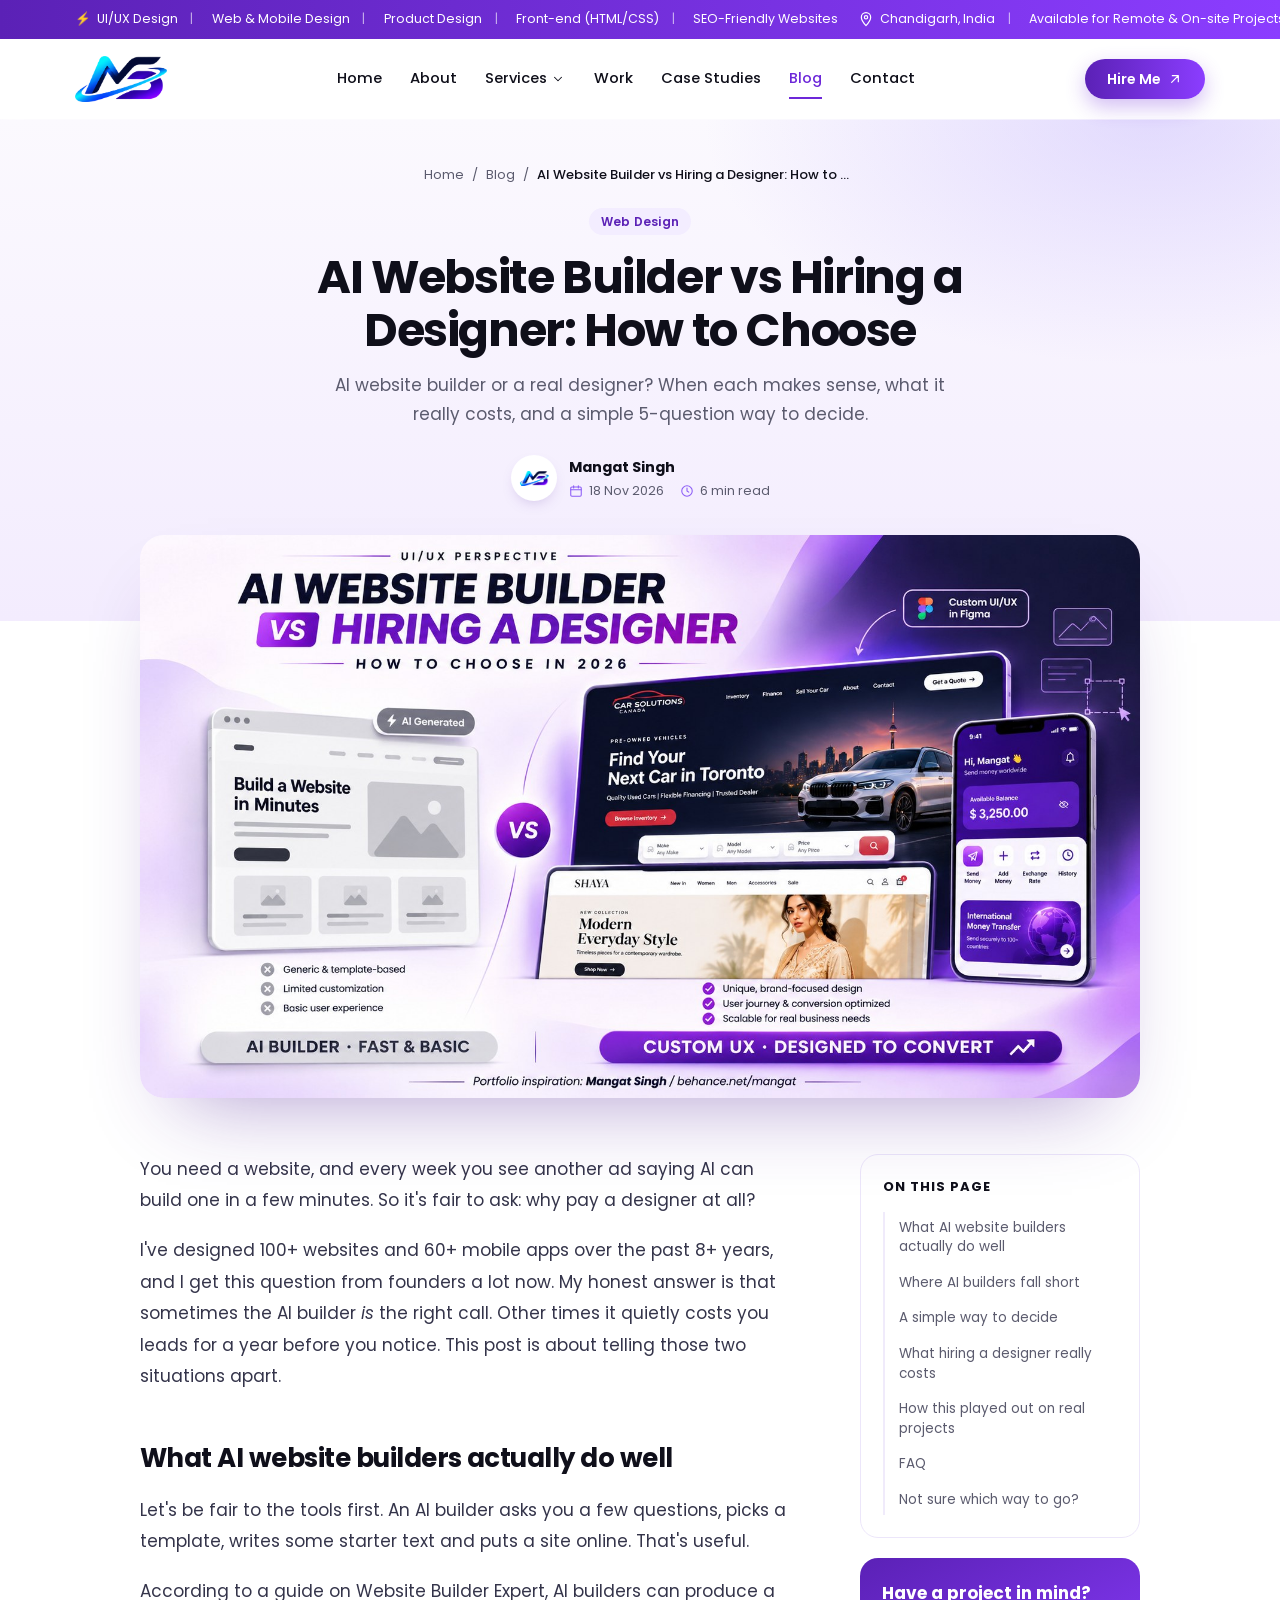
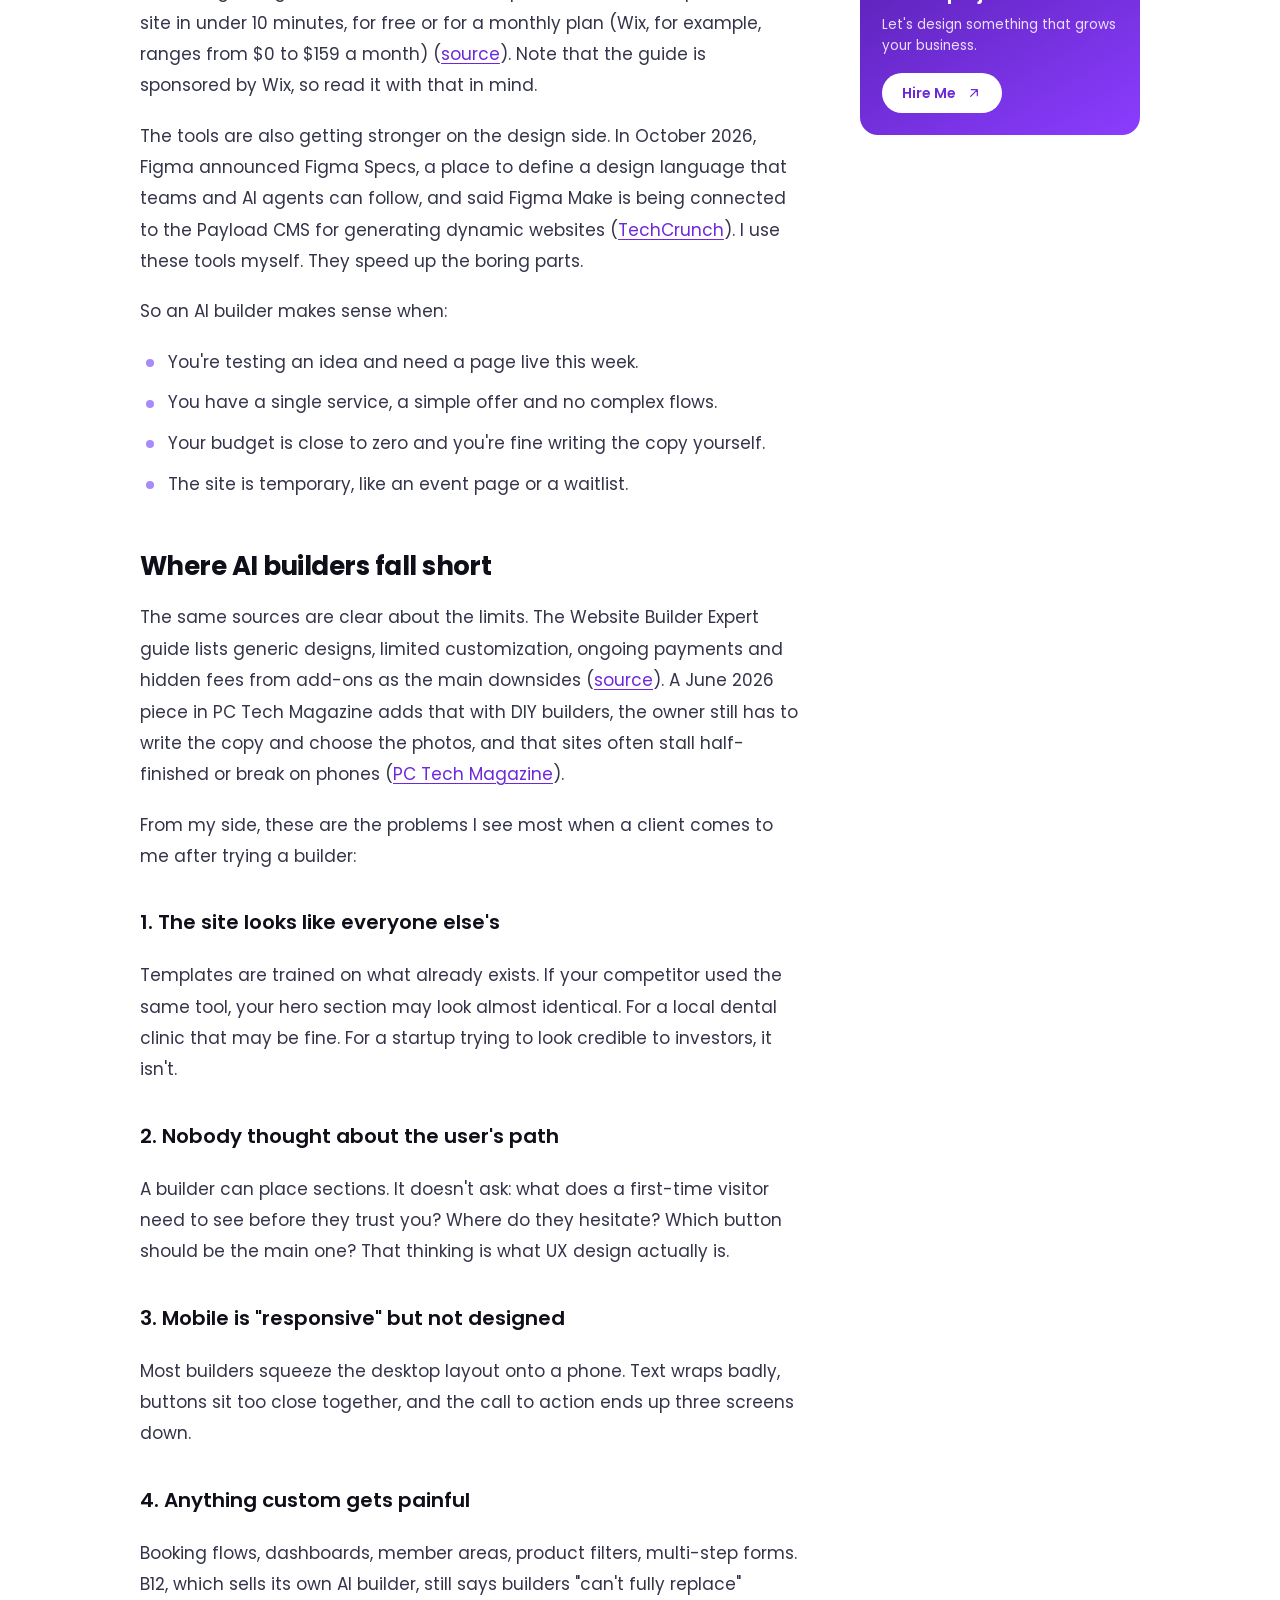
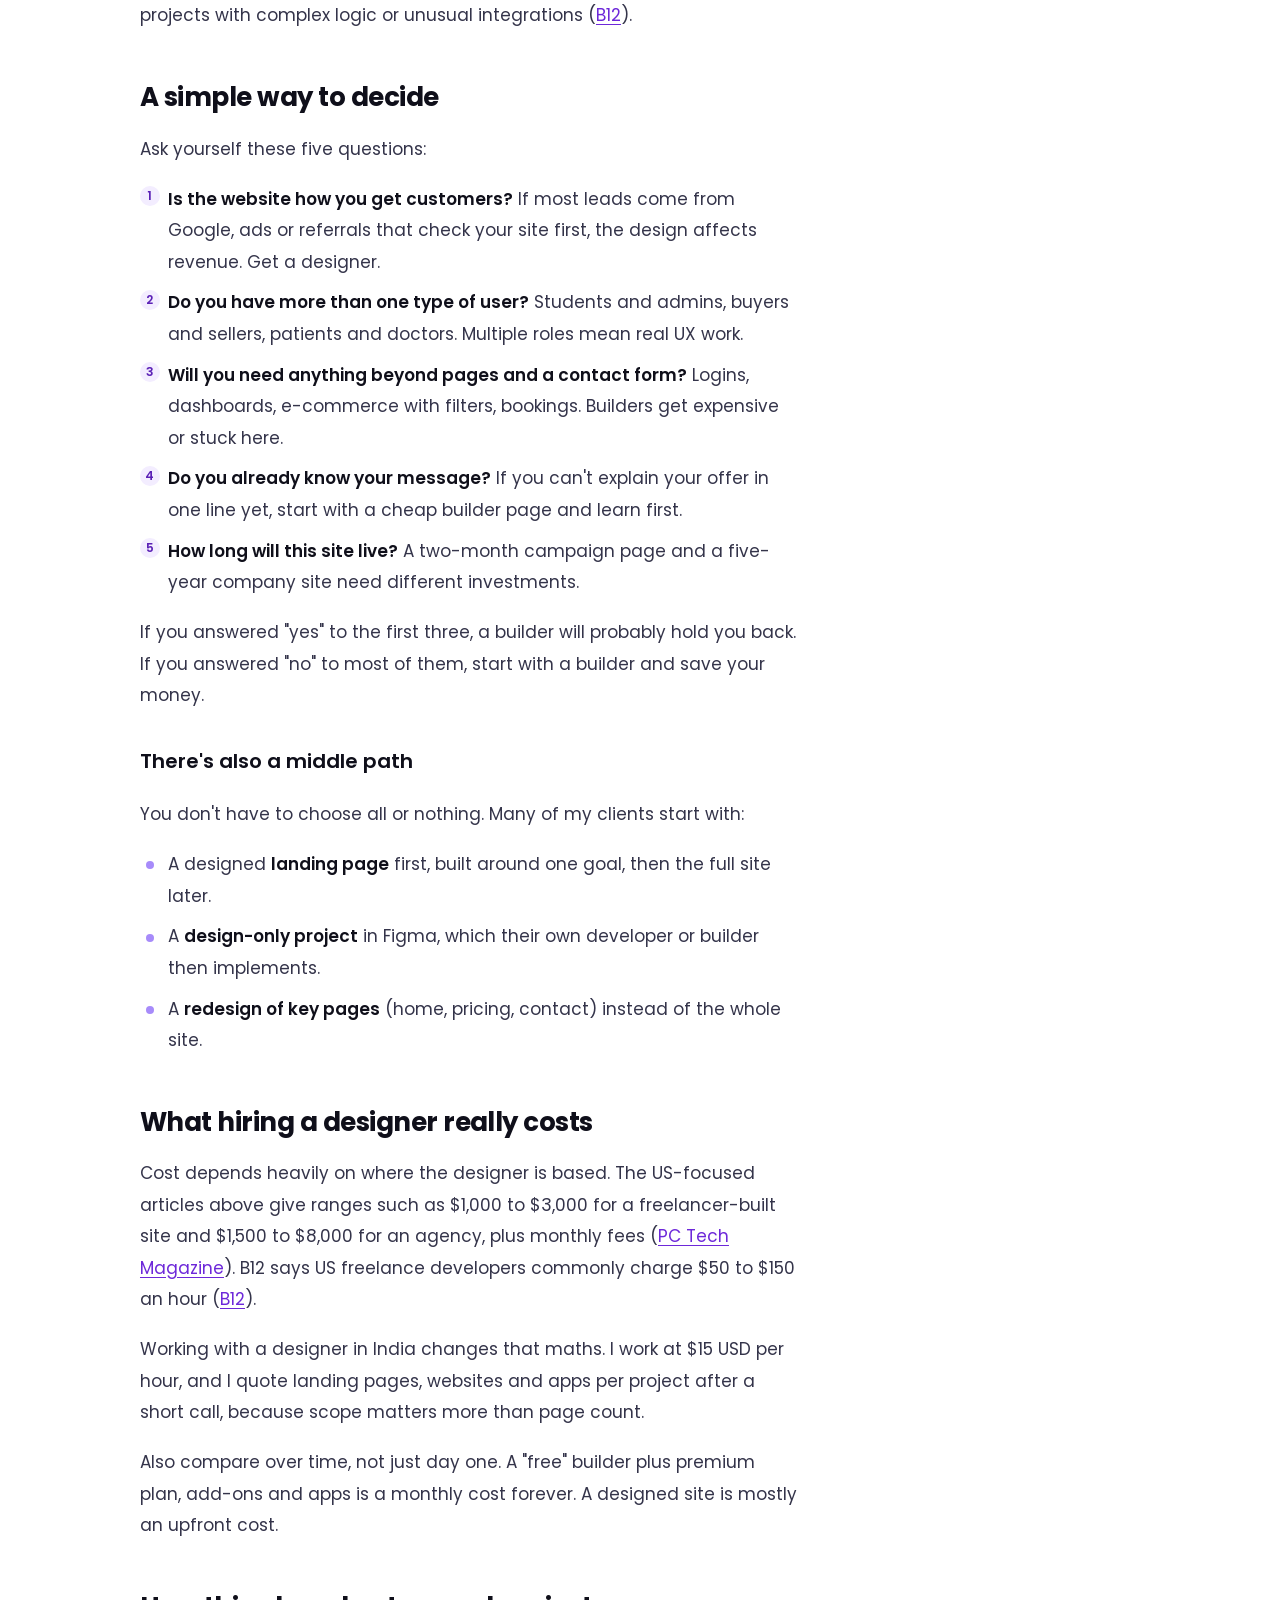
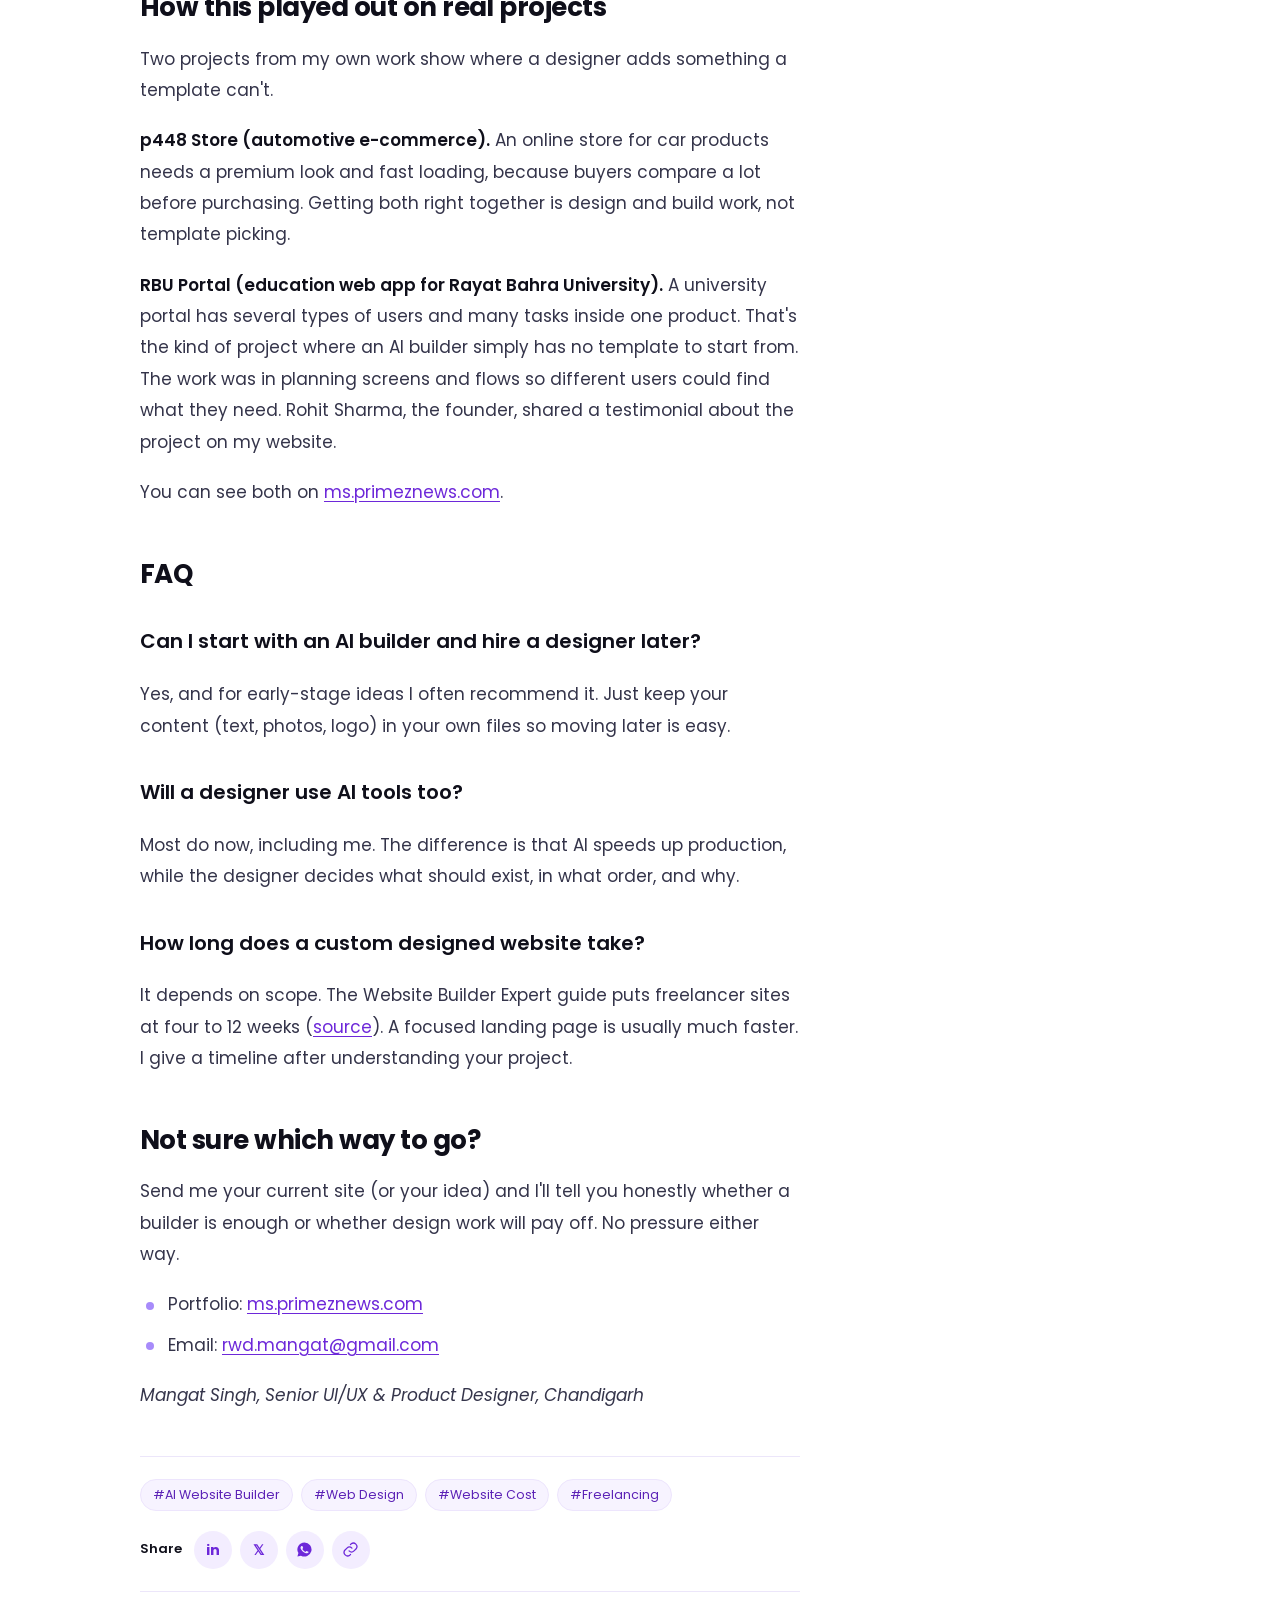
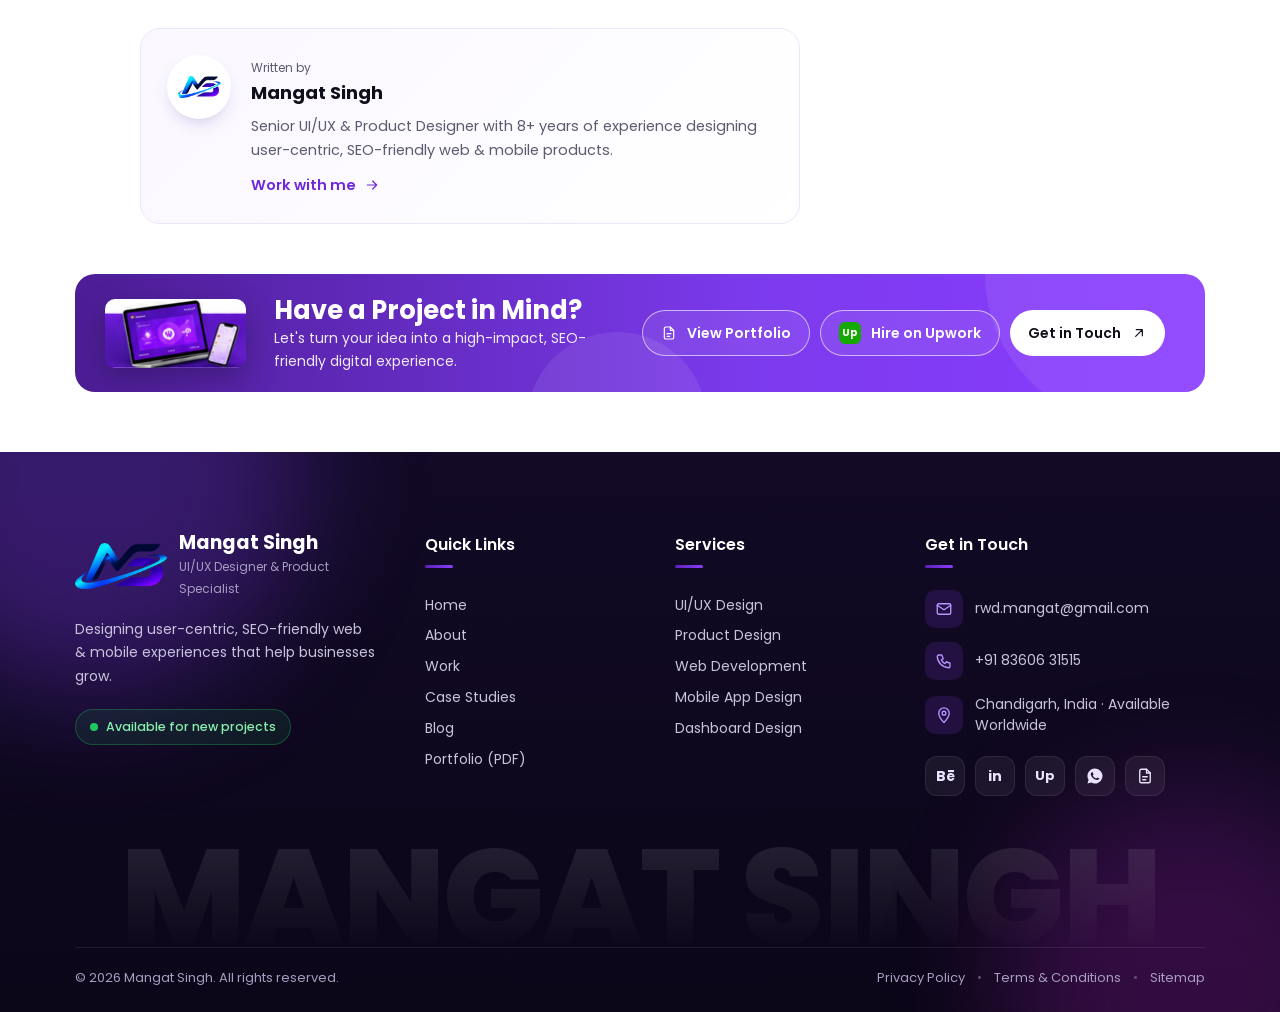
==== ai-website-builder-vs-designer.html @ e0aed640 "Add files via upload" ====
<!DOCTYPE html>
<html lang="en">
<head>
    <meta charset="UTF-8">
    <meta name="viewport" content="width=device-width, initial-scale=1.0">
    <title>AI Website Builder vs Hiring a Designer: How to Choose | Mangat Singh Blog</title>
    <meta name="description" content="AI website builder or a real designer? A working UI/UX designer explains when each makes sense, what it really costs, and how to decide in 2026.">
    <meta name="keywords" content="AI website builder vs designer, AI website builder for small business, hire a web designer cost, freelance web designer vs AI, custom website design, website redesign">
    <meta name="author" content="Mangat Singh">
    <link rel="canonical" href="https://ms.primeznews.com/ai-website-builder-vs-designer.html">
    <!-- Social share (LinkedIn, WhatsApp, Facebook, X) -->
    <meta property="og:type" content="article">
    <meta property="og:site_name" content="Mangat Singh">
    <meta property="og:title" content="AI Website Builder vs Hiring a Designer: How to Choose">
    <meta property="og:description" content="AI website builder or a real designer? A working UI/UX designer explains when each makes sense, what it really costs, and how to decide in 2026.">
    <meta property="og:url" content="https://ms.primeznews.com/ai-website-builder-vs-designer.html">
    <meta property="og:image" content="https://ms.primeznews.com/assets/images/blog/ai-website-builder-vs-designer-share.jpg">
    <meta property="og:image:width" content="1200">
    <meta property="og:image:height" content="675">
    <meta property="og:image:alt" content="AI website builder vs hiring a designer: a generic AI-generated template compared with custom UI/UX designs for web and mobile by Mangat Singh.">
    <meta property="article:published_time" content="2026-11-18">
    <meta property="article:author" content="Mangat Singh">
    <meta name="twitter:card" content="summary_large_image">
    <meta name="twitter:title" content="AI Website Builder vs Hiring a Designer: How to Choose">
    <meta name="twitter:description" content="AI website builder or a real designer? A working UI/UX designer explains when each makes sense, what it really costs, and how to decide in 2026.">
    <meta name="twitter:image" content="https://ms.primeznews.com/assets/images/blog/ai-website-builder-vs-designer-share.jpg">
    <script type="application/ld+json">
    {"@context": "https://schema.org", "@type": "BlogPosting", "headline": "AI Website Builder vs Hiring a Designer: How to Choose", "description": "AI website builder or a real designer? A working UI/UX designer explains when each makes sense, what it really costs, and how to decide in 2026.", "image": "https://ms.primeznews.com/assets/images/blog/ai-website-builder-vs-designer-share.jpg", "datePublished": "2026-11-18", "dateModified": "2026-11-18", "author": {"@type": "Person", "name": "Mangat Singh", "url": "https://ms.primeznews.com"}, "publisher": {"@type": "Person", "name": "Mangat Singh"}, "mainEntityOfPage": "https://ms.primeznews.com/ai-website-builder-vs-designer.html", "keywords": "AI website builder vs designer, AI website builder for small business, hire a web designer cost, freelance web designer vs AI, custom website design, website redesign"}
    </script>
    <link rel="icon" type="image/png" href="assets/images/favicon.png?v=26">
    <link rel="apple-touch-icon" href="assets/images/logo-icon.png">
    <link rel="preconnect" href="https://fonts.googleapis.com">
    <link rel="preconnect" href="https://fonts.gstatic.com" crossorigin>
    <link href="https://fonts.googleapis.com/css2?family=Poppins:wght@400;500;600;700;800&family=Mr+Dafoe&display=swap" rel="stylesheet">
    <link rel="stylesheet" href="assets/css/style.css?v=26">
    <link rel="stylesheet" href="assets/css/blog.css?v=4">
</head>
<body data-page="blog-detail" data-slug="ai-website-builder-vs-designer" id="top">
    <div class="read-progress"><span id="readProgress"></span></div>


    <!-- ===== Top Bar ===== -->
    <div class="topbar">
        <div class="container topbar-inner">
            <ul class="topbar-list">
                <li><span class="bolt">⚡</span> UI/UX Design</li>
                <li>Web &amp; Mobile Design</li>
                <li>Product Design</li>
                <li>Front-end (HTML/CSS)</li>
                <li>SEO-Friendly Websites</li>
            </ul>
            <ul class="topbar-list topbar-right">
                <li>
                    <svg viewBox="0 0 24 24" class="ico-sm"><path d="M12 22s7-7.2 7-12.5A7 7 0 0 0 5 9.5C5 14.8 12 22 12 22z"/><circle cx="12" cy="9.5" r="2.5"/></svg>
                    Chandigarh, India
                </li>
                <li>Available for Remote &amp; On-site Projects</li>
            </ul>
        </div>
    </div>

    <!-- ===== Header ===== -->
    <header class="header" id="header">
        <div class="container header-inner">
            <a href="index.html#home" class="brand" aria-label="Mangat Singh - Home">
                <img src="assets/images/logo-mark.png?v=26" alt="Mangat Singh" class="brand-img" width="570" height="285">
            </a>

            <nav class="nav" id="nav">
                <ul class="nav-links">
                    <li><a href="index.html#home">Home</a></li>
                    <li><a href="index.html#about">About</a></li>
                    <li class="has-dropdown">
                        <a href="index.html#services">Services
                            <svg viewBox="0 0 24 24" class="ico-xs"><path d="m6 9 6 6 6-6"/></svg>
                        </a>
                        <ul class="dropdown">
                            <li><a href="index.html#services">UI/UX Design</a></li>
                            <li><a href="index.html#services">Product Design</a></li>
                            <li><a href="index.html#services">Web Design &amp; Development</a></li>
                            <li><a href="index.html#services">Mobile App Design</a></li>
                        </ul>
                    </li>
                    <li><a href="index.html#work">Work</a></li>
                    <li><a href="index.html#case-studies">Case Studies</a></li>
                    <li><a href="blog.html" class="active">Blog</a></li>
                    <li><a href="index.html#contact">Contact</a></li>
                </ul>
                <a href="index.html#contact" class="btn btn-primary btn-sm nav-cta-mobile">Hire Me</a>
            </nav>

            <a href="index.html#contact" class="btn btn-primary btn-sm header-cta">
                Hire Me
                <svg viewBox="0 0 24 24" class="ico-sm"><path d="M7 17 17 7M8 7h9v9"/></svg>
            </a>

            <button class="menu-toggle" id="menuToggle" aria-label="Open menu">
                <span></span><span></span><span></span>
            </button>
        </div>
    </header>

    
    <main>
        <article class="b-post" id="postRoot">
            <!-- ===== Post header ===== -->
            <header class="b-post-head">
                <div class="container b-post-head-inner">
                    <nav class="b-crumbs" aria-label="Breadcrumb"><a href="index.html">Home</a><span>/</span><a href="blog.html">Blog</a><span>/</span><span id="postCrumb">AI Website Builder vs Hiring a Designer: How to Choose</span></nav>
                    <a href="blog.html?category=Web%20Design" class="b-cat b-cat-link" id="postCat">Web Design</a>
                    <h1 id="postTitle">AI Website Builder vs Hiring a Designer: How to Choose</h1>
                    <p class="b-post-excerpt" id="postExcerpt">AI website builder or a real designer? When each makes sense, what it really costs, and a simple 5-question way to decide.</p>
                    <div class="b-post-by">
                        <img src="assets/images/logo-mark.png" alt="" class="b-author-img">
                        <div><strong id="postAuthor">Mangat Singh</strong><div class="b-meta" id="postMeta"><span><svg viewBox="0 0 24 24"><rect x="3" y="5" width="18" height="16" rx="2"/><path d="M3 10h18M8 3v4M16 3v4"/></svg><time datetime="2026-11-18">18 Nov 2026</time></span><span><svg viewBox="0 0 24 24"><circle cx="12" cy="12" r="9"/><path d="M12 7v5l3 2"/></svg>6 min read</span></div></div>
                    </div>
                </div>
            </header>

            <div class="container">
                <div class="b-post-cover" id="postCover"><div class="b-cover"><img src="assets/images/blog/ai-website-builder-vs-designer.jpg" alt="AI website builder vs hiring a designer: a generic AI-generated template compared with custom UI/UX designs for web and mobile by Mangat Singh." width="1672" height="941" fetchpriority="high"></div></div>

                <div class="b-post-layout">
                    <!-- content -->
                    <div class="b-post-main">
                        <div class="b-prose" id="postBody">
                                        <p>You need a website, and every week you see another ad saying AI can build one in a few minutes. So it's fair to ask: why pay a designer at all?</p>
                                        <p>I've designed 100+ websites and 60+ mobile apps over the past 8+ years, and I get this question from founders a lot now. My honest answer is that sometimes the AI builder <em>is</em> the right call. Other times it quietly costs you leads for a year before you notice. This post is about telling those two situations apart.</p>
                                        <h2>What AI website builders actually do well</h2>
                                        <p>Let's be fair to the tools first. An AI builder asks you a few questions, picks a template, writes some starter text and puts a site online. That's useful.</p>
                                        <p>According to a guide on Website Builder Expert, AI builders can produce a site in under 10 minutes, for free or for a monthly plan (Wix, for example, ranges from $0 to $159 a month) (<a href="https://www.websitebuilderexpert.com/building-websites/ai-vs-freelancer/">source</a>). Note that the guide is sponsored by Wix, so read it with that in mind.</p>
                                        <p>The tools are also getting stronger on the design side. In October 2026, Figma announced Figma Specs, a place to define a design language that teams and AI agents can follow, and said Figma Make is being connected to the Payload CMS for generating dynamic websites (<a href="https://techcrunch.com/2026/10/14/figma-announces-new-features-to-define-how-agents-work-on-its-platform/">TechCrunch</a>). I use these tools myself. They speed up the boring parts.</p>
                                        <p>So an AI builder makes sense when:</p>
                                        <ul>
                                        <li>You're testing an idea and need a page live this week.</li>
                                        <li>You have a single service, a simple offer and no complex flows.</li>
                                        <li>Your budget is close to zero and you're fine writing the copy yourself.</li>
                                        <li>The site is temporary, like an event page or a waitlist.</li>
                                        </ul>
                                        <h2>Where AI builders fall short</h2>
                                        <p>The same sources are clear about the limits. The Website Builder Expert guide lists generic designs, limited customization, ongoing payments and hidden fees from add-ons as the main downsides (<a href="https://www.websitebuilderexpert.com/building-websites/ai-vs-freelancer/">source</a>). A June 2026 piece in PC Tech Magazine adds that with DIY builders, the owner still has to write the copy and choose the photos, and that sites often stall half-finished or break on phones (<a href="https://pctechmag.com/2026/06/website-builder-vs-web-designer-in-the-ai-search-era/">PC Tech Magazine</a>).</p>
                                        <p>From my side, these are the problems I see most when a client comes to me after trying a builder:</p>
                                        <h3>1. The site looks like everyone else's</h3>
                                        <p>Templates are trained on what already exists. If your competitor used the same tool, your hero section may look almost identical. For a local dental clinic that may be fine. For a startup trying to look credible to investors, it isn't.</p>
                                        <h3>2. Nobody thought about the user's path</h3>
                                        <p>A builder can place sections. It doesn't ask: what does a first-time visitor need to see before they trust you? Where do they hesitate? Which button should be the main one? That thinking is what UX design actually is.</p>
                                        <h3>3. Mobile is "responsive" but not designed</h3>
                                        <p>Most builders squeeze the desktop layout onto a phone. Text wraps badly, buttons sit too close together, and the call to action ends up three screens down.</p>
                                        <h3>4. Anything custom gets painful</h3>
                                        <p>Booking flows, dashboards, member areas, product filters, multi-step forms. B12, which sells its own AI builder, still says builders "can't fully replace" projects with complex logic or unusual integrations (<a href="https://www.b12.io/resource-center/small-business-basics/ai-website-builders-vs-hiring-a-developer-which-costs-more/">B12</a>).</p>
                                        <h2>A simple way to decide</h2>
                                        <p>Ask yourself these five questions:</p>
                                        <ol>
                                        <li><strong>Is the website how you get customers?</strong> If most leads come from Google, ads or referrals that check your site first, the design affects revenue. Get a designer.</li>
                                        <li><strong>Do you have more than one type of user?</strong> Students and admins, buyers and sellers, patients and doctors. Multiple roles mean real UX work.</li>
                                        <li><strong>Will you need anything beyond pages and a contact form?</strong> Logins, dashboards, e-commerce with filters, bookings. Builders get expensive or stuck here.</li>
                                        <li><strong>Do you already know your message?</strong> If you can't explain your offer in one line yet, start with a cheap builder page and learn first.</li>
                                        <li><strong>How long will this site live?</strong> A two-month campaign page and a five-year company site need different investments.</li>
                                        </ol>
                                        <p>If you answered "yes" to the first three, a builder will probably hold you back. If you answered "no" to most of them, start with a builder and save your money.</p>
                                        <h3>There's also a middle path</h3>
                                        <p>You don't have to choose all or nothing. Many of my clients start with:</p>
                                        <ul>
                                        <li>A designed <strong>landing page</strong> first, built around one goal, then the full site later.</li>
                                        <li>A <strong>design-only project</strong> in Figma, which their own developer or builder then implements.</li>
                                        <li>A <strong>redesign of key pages</strong> (home, pricing, contact) instead of the whole site.</li>
                                        </ul>
                                        <h2>What hiring a designer really costs</h2>
                                        <p>Cost depends heavily on where the designer is based. The US-focused articles above give ranges such as $1,000 to $3,000 for a freelancer-built site and $1,500 to $8,000 for an agency, plus monthly fees (<a href="https://pctechmag.com/2026/06/website-builder-vs-web-designer-in-the-ai-search-era/">PC Tech Magazine</a>). B12 says US freelance developers commonly charge $50 to $150 an hour (<a href="https://www.b12.io/resource-center/small-business-basics/ai-website-builders-vs-hiring-a-developer-which-costs-more/">B12</a>).</p>
                                        <p>Working with a designer in India changes that maths. I work at $15 USD per hour, and I quote landing pages, websites and apps per project after a short call, because scope matters more than page count.</p>
                                        <p>Also compare over time, not just day one. A "free" builder plus premium plan, add-ons and apps is a monthly cost forever. A designed site is mostly an upfront cost.</p>
                                        <h2>How this played out on real projects</h2>
                                        <p>Two projects from my own work show where a designer adds something a template can't.</p>
                                        <p><strong>p448 Store (automotive e-commerce).</strong> An online store for car products needs a premium look and fast loading, because buyers compare a lot before purchasing. Getting both right together is design and build work, not template picking.</p>
                                        <p><strong>RBU Portal (education web app for Rayat Bahra University).</strong> A university portal has several types of users and many tasks inside one product. That's the kind of project where an AI builder simply has no template to start from. The work was in planning screens and flows so different users could find what they need. Rohit Sharma, the founder, shared a testimonial about the project on my website.</p>
                                        <p>You can see both on <a href="https://ms.primeznews.com">ms.primeznews.com</a>.</p>
                                        <h2>FAQ</h2>
                                        <h3>Can I start with an AI builder and hire a designer later?</h3>
                                        <p>Yes, and for early-stage ideas I often recommend it. Just keep your content (text, photos, logo) in your own files so moving later is easy.</p>
                                        <h3>Will a designer use AI tools too?</h3>
                                        <p>Most do now, including me. The difference is that AI speeds up production, while the designer decides what should exist, in what order, and why.</p>
                                        <h3>How long does a custom designed website take?</h3>
                                        <p>It depends on scope. The Website Builder Expert guide puts freelancer sites at four to 12 weeks (<a href="https://www.websitebuilderexpert.com/building-websites/ai-vs-freelancer/">source</a>). A focused landing page is usually much faster. I give a timeline after understanding your project.</p>
                                        <h2>Not sure which way to go?</h2>
                                        <p>Send me your current site (or your idea) and I'll tell you honestly whether a builder is enough or whether design work will pay off. No pressure either way.</p>
                                        <ul>
                                        <li>Portfolio: <a href="https://ms.primeznews.com">ms.primeznews.com</a></li>
                                        <li>Email: <a href="mailto:rwd.mangat@gmail.com">rwd.mangat@gmail.com</a></li>
                                        </ul>
                                        <p><em>Mangat Singh, Senior UI/UX &amp; Product Designer, Chandigarh</em></p>

                        </div>

                        <div class="b-post-foot">
                            <div class="b-tags" id="postTags"><span>#AI Website Builder</span><span>#Web Design</span><span>#Website Cost</span><span>#Freelancing</span></div>
                            <div class="b-share">
                                <span>Share</span>
                                <a id="shareLinkedIn" href="#" target="_blank" rel="noopener" aria-label="Share on LinkedIn" class="b-share-btn"><b>in</b></a>
                                <a id="shareX" href="#" target="_blank" rel="noopener" aria-label="Share on X" class="b-share-btn"><b>𝕏</b></a>
                                <a id="shareWhatsApp" href="#" target="_blank" rel="noopener" aria-label="Share on WhatsApp" class="b-share-btn"><svg viewBox="0 0 24 24" class="fill"><path d="M12 2a10 10 0 0 0-8.6 15.1L2 22l5-1.3A10 10 0 1 0 12 2zm5.3 14.1c-.2.6-1.3 1.2-1.8 1.2-.5.1-1 .2-3.3-.7-2.8-1.1-4.5-3.9-4.7-4.1-.1-.2-1.1-1.5-1.1-2.9s.7-2 1-2.3c.2-.3.5-.3.7-.3h.5c.2 0 .4 0 .6.5l.8 2c.1.2.1.3 0 .5l-.4.6-.4.4c-.1.1-.3.3-.1.6.2.3.8 1.3 1.7 2.1 1.2 1 2.1 1.4 2.4 1.5.3.2.5.1.6 0l.9-1c.2-.3.4-.2.6-.1l1.9.9c.3.1.5.2.5.3.1.2.1.7-.1 1.3z"/></svg></a>
                                <button id="shareCopy" class="b-share-btn" aria-label="Copy link"><svg viewBox="0 0 24 24"><path d="M10 14a5 5 0 0 0 7 0l3-3a5 5 0 0 0-7-7l-1 1"/><path d="M14 10a5 5 0 0 0-7 0l-3 3a5 5 0 0 0 7 7l1-1"/></svg><em>Copied!</em></button>
                            </div>
                        </div>

                        <div class="b-author-box">
                            <img src="assets/images/logo-mark.png" alt="">
                            <div>
                                <small>Written by</small>
                                <strong>Mangat Singh</strong>
                                <p>Senior UI/UX &amp; Product Designer with 8+ years of experience designing user-centric, SEO-friendly web &amp; mobile products.</p>
                                <a href="index.html#contact" class="wm-link">Work with me <svg viewBox="0 0 24 24" class="ico-sm"><path d="M5 12h14M13 6l6 6-6 6"/></svg></a>
                            </div>
                        </div>

                        <nav class="b-prevnext" id="postPrevNext" aria-label="More articles"></nav>
                    </div>

                    <!-- sidebar -->
                    <aside class="b-post-side">
                        <div class="b-side-card" id="postTocWrap">
                            <h4>On this page</h4>
                            <ol class="b-toc" id="postToc"></ol>
                        </div>
                        <div class="b-side-card b-side-cta">
                            <h4>Have a project in mind?</h4>
                            <p>Let's design something that grows your business.</p>
                            <a href="index.html#contact" class="btn btn-primary btn-sm">Hire Me <svg viewBox="0 0 24 24" class="ico-sm"><path d="M7 17 17 7M8 7h9v9"/></svg></a>
                        </div>
                    </aside>
                </div>
            </div>

            <!-- related -->
            <section class="b-related" id="postRelated">
                <div class="container">
                    <div class="b-related-head">
                        <h2 class="it2-title">More <span class="text-gradient">Articles</span></h2>
                        <a href="blog.html" class="wm-link">View all <svg viewBox="0 0 24 24" class="ico-sm"><path d="M5 12h14M13 6l6 6-6 6"/></svg></a>
                    </div>
                    <div class="b-grid" id="relatedGrid"></div>
                </div>
            </section>
        </article>


        <!-- ===== CTA ===== -->
        <section class="cta-wrap" id="contact">
            <div class="container">
                <div class="cta">
                    <img src="assets/images/cta-device.jpg" alt="" class="cta-img" aria-hidden="true">
                    <div class="cta-text">
                        <h2>Have a Project in Mind?</h2>
                        <p>Let's turn your idea into a high-impact, SEO-friendly digital experience.</p>
                    </div>
                    <div class="cta-actions">
                        <a href="assets/docs/Mangat-Singh-UI-UX-Portfolio.pdf" class="btn btn-ghost-white" target="_blank" rel="noopener">
                            <svg viewBox="0 0 24 24" class="ico-sm"><path d="M14 3H7a2 2 0 0 0-2 2v14a2 2 0 0 0 2 2h10a2 2 0 0 0 2-2V8z"/><path d="M14 3v5h5M9 13h6M9 17h4"/></svg>
                            View Portfolio
                        </a>
                        <a href="https://www.upwork.com/freelancers/~0131b9f00ed8ef86f9" target="_blank" rel="noopener" class="btn btn-ghost-white">
                            <span class="up-badge">Up</span>
                            Hire on Upwork
                        </a>
                        <a href="mailto:rwd.mangat@gmail.com?subject=Project%20enquiry" class="btn btn-white">
                            Get in Touch
                            <svg viewBox="0 0 24 24" class="ico-sm"><path d="M7 17 17 7M8 7h9v9"/></svg>
                        </a>
                    </div>
                </div>
            </div>
        </section>
        </main>


    <!-- ===== Footer ===== -->
    <footer class="footer">
        <div class="footer-glow footer-glow-1"></div>
        <div class="footer-glow footer-glow-2"></div>

        <div class="container">
            <div class="footer-grid">
                <!-- Brand -->
                <div class="footer-about">
                    <a href="index.html#home" class="footer-logo" aria-label="Mangat Singh - Home">
                        <img src="assets/images/logo-mark.png?v=26" alt="Mangat Singh" class="brand-img" width="570" height="285">
                        <span>
                            <strong>Mangat Singh</strong>
                            <small>UI/UX Designer &amp; Product Specialist</small>
                        </span>
                    </a>
                    <p>Designing user-centric, SEO-friendly web &amp; mobile experiences that help businesses grow.</p>
                    <span class="status-pill"><span class="dot"></span> Available for new projects</span>
                </div>

                <!-- Links -->
                <div class="footer-col">
                    <h4>Quick Links</h4>
                    <a href="index.html#home">Home</a>
                    <a href="index.html#about">About</a>
                    <a href="index.html#work">Work</a>
                    <a href="index.html#case-studies">Case Studies</a>
                    <a href="blog.html">Blog</a>
                    <a href="assets/docs/Mangat-Singh-UI-UX-Portfolio.pdf" target="_blank" rel="noopener">Portfolio (PDF)</a>
                </div>
                <div class="footer-col">
                    <h4>Services</h4>
                    <a href="index.html#services">UI/UX Design</a>
                    <a href="index.html#services">Product Design</a>
                    <a href="index.html#services">Web Development</a>
                    <a href="index.html#services">Mobile App Design</a>
                    <a href="index.html#services">Dashboard Design</a>
                </div>

                <!-- Contact -->
                <div class="footer-col footer-contact">
                    <h4>Get in Touch</h4>
                    <a href="mailto:rwd.mangat@gmail.com" class="contact-line">
                        <span class="c-ico"><svg viewBox="0 0 24 24"><rect x="3" y="5" width="18" height="14" rx="2"/><path d="m3 7 9 6 9-6"/></svg></span>
                        rwd.mangat@gmail.com
                    </a>
                    <a href="https://wa.me/918360631515" target="_blank" rel="noopener" class="contact-line">
                        <span class="c-ico"><svg viewBox="0 0 24 24"><path d="M5 4h4l2 5-2.5 1.5a11 11 0 0 0 5 5L15 13l5 2v4a2 2 0 0 1-2 2A16 16 0 0 1 3 6a2 2 0 0 1 2-2"/></svg></span>
                        +91 83606 31515
                    </a>
                    <div class="contact-line">
                        <span class="c-ico"><svg viewBox="0 0 24 24"><path d="M12 22s7-7.2 7-12.5A7 7 0 0 0 5 9.5C5 14.8 12 22 12 22z"/><circle cx="12" cy="9.5" r="2.5"/></svg></span>
                        Chandigarh, India &middot; Available Worldwide
                    </div>
                    <div class="socials">
                        <a href="https://www.behance.net/mangat" target="_blank" rel="noopener" aria-label="Behance" class="social">Bē</a>
                        <a href="https://www.linkedin.com/in/rwdesigner1/" target="_blank" rel="noopener" aria-label="LinkedIn" class="social">in</a>
                        <a href="https://www.upwork.com/freelancers/~0131b9f00ed8ef86f9" target="_blank" rel="noopener" aria-label="Upwork" class="social social-up">Up</a>
                        <a href="https://wa.me/918360631515" target="_blank" rel="noopener" aria-label="WhatsApp" class="social"><svg viewBox="0 0 24 24" class="fill"><path d="M12 2a10 10 0 0 0-8.6 15.1L2 22l5-1.3A10 10 0 1 0 12 2zm5.3 14.1c-.2.6-1.3 1.2-1.8 1.2-.5.1-1 .2-3.3-.7-2.8-1.1-4.5-3.9-4.7-4.1-.1-.2-1.1-1.5-1.1-2.9s.7-2 1-2.3c.2-.3.5-.3.7-.3h.5c.2 0 .4 0 .6.5l.8 2c.1.2.1.3 0 .5l-.4.6-.4.4c-.1.1-.3.3-.1.6.2.3.8 1.3 1.7 2.1 1.2 1 2.1 1.4 2.4 1.5.3.2.5.1.6 0l.9-1c.2-.3.4-.2.6-.1l1.9.9c.3.1.5.2.5.3.1.2.1.7-.1 1.3z"/></svg></a>
                        <a href="assets/docs/Mangat-Singh-UI-UX-Portfolio.pdf" target="_blank" rel="noopener" aria-label="View portfolio PDF" class="social"><svg viewBox="0 0 24 24"><path d="M14 3H7a2 2 0 0 0-2 2v14a2 2 0 0 0 2 2h10a2 2 0 0 0 2-2V8z"/><path d="M14 3v5h5M9 13h6M9 17h4"/></svg></a>
                    </div>
                </div>
            </div>

            <div class="footer-watermark" aria-hidden="true">MANGAT SINGH</div>

            <div class="footer-bottom">
                <p>&copy; <span id="year"></span> Mangat Singh. All rights reserved.</p>
                <ul>
                    <li><a href="#">Privacy Policy</a></li>
                    <li><a href="#">Terms &amp; Conditions</a></li>
                    <li><a href="#">Sitemap</a></li>
                </ul>
            </div>
        </div>

        <a href="#top" class="back-top" id="backTop" aria-label="Back to top">
            <svg viewBox="0 0 24 24"><path d="M12 19V5M5 12l7-7 7 7"/></svg>
        </a>
    </footer>

        <script src="assets/js/script.js?v=26"></script>
    <script src="assets/js/blog-data.js?v=4"></script>
    <script src="assets/js/blog.js?v=5"></script>
</body>
</html>
---- assets/css/style.css ----
/* =========================================================
   Mangat Singh — Portfolio
   ========================================================= */

/* ===== Variables ===== */
:root {
    --primary: #6d28d9;
    --primary-2: #8b3dff;
    --primary-dark: #4c1d95;
    --primary-light: #f3ecff;
    --grad: linear-gradient(90deg, #5b21b6 0%, #8b3dff 100%);
    --dark: #0f0f1a;
    --text: #2b2b3a;
    --muted: #5b5b6e;
    --border: #ece8f5;
    --bg: #ffffff;
    --bg-soft: #faf8ff;
    --radius: 14px;
    --shadow: 0 6px 24px rgba(76, 29, 149, 0.07);
    --shadow-lg: 0 18px 40px rgba(76, 29, 149, 0.16);
    --ease: cubic-bezier(.22, .9, .32, 1);
}

/* ===== Reset ===== */
*, *::before, *::after { margin: 0; padding: 0; box-sizing: border-box; }
html { scroll-behavior: smooth; overflow-x: clip; }
body {
    font-family: 'Poppins', Arial, sans-serif;
    font-size: 15px;
    line-height: 1.6;
    color: var(--text);
    background: var(--bg);
    overflow-x: hidden;
}
a { color: inherit; text-decoration: none; }
ul { list-style: none; }
img { max-width: 100%; display: block; }
button { font: inherit; cursor: pointer; border: none; background: none; }

.container { width: 88.3%; max-width: 1180px; margin: 0 auto; }

/* ===== SVG icons ===== */
svg { fill: none; stroke: currentColor; stroke-width: 1.8; stroke-linecap: round; stroke-linejoin: round; }
svg.fill { fill: currentColor; stroke: none; }
.ico-xs { width: 14px; height: 14px; }
.ico-sm { width: 16px; height: 16px; }
.ico { width: 26px; height: 26px; color: var(--primary); }
.ico-lg { width: 34px; height: 34px; color: var(--primary); flex-shrink: 0; }

/* ===== Buttons ===== */
.btn {
    position: relative;
    display: inline-flex;
    align-items: center;
    gap: 10px;
    padding: 13px 32px;
    border-radius: 50px;
    font-weight: 600;
    font-size: 15px;
    overflow: hidden;
    transition: transform .35s var(--ease), box-shadow .35s var(--ease), background .3s, color .3s;
}
.btn svg { transition: transform .35s var(--ease); }
.btn:hover svg { transform: translate(3px, -3px); }
.btn-primary { background: var(--grad); color: #fff; box-shadow: 0 8px 20px rgba(109, 40, 217, .3); }
.btn-primary::after {           /* shine sweep */
    content: "";
    position: absolute; top: 0; left: -120%;
    width: 60%; height: 100%;
    background: linear-gradient(120deg, transparent, rgba(255,255,255,.45), transparent);
    transform: skewX(-20deg);
    transition: left .7s var(--ease);
}
.btn-primary:hover::after { left: 140%; }
.btn-primary:hover { transform: translateY(-3px); box-shadow: 0 14px 30px rgba(109, 40, 217, .4); }
.btn-outline { border: 1.5px solid var(--dark); color: var(--dark); background: #fff; }
.btn-outline:hover { background: var(--dark); color: #fff; transform: translateY(-3px); }
.btn-outline:hover svg { transform: scale(1.15); }
.btn-white { background: #fff; color: var(--dark); padding: 12px 28px; }
.btn-white:hover { transform: translateY(-3px) scale(1.03); box-shadow: 0 12px 26px rgba(0,0,0,.2); }
.btn-sm { padding: 9px 20px; font-size: 14px; }

/* ===== Top Bar ===== */
.topbar { background: var(--grad); color: #fff; font-size: clamp(10px, .98vw, 14px); padding: .75em 0; white-space: nowrap; }
.topbar-inner { display: flex; justify-content: space-between; align-items: center; gap: 20px; }
.topbar-list { display: flex; flex-wrap: wrap; align-items: center; }
.topbar-list li { display: flex; align-items: center; gap: 6px; }
.topbar-list li + li::before { content: "|"; margin: 0 1em; opacity: .6; }
.topbar-list { flex-wrap: nowrap; }
.bolt { color: #ffd84d; display: inline-block; animation: bolt 2s infinite; }

/* ===== Header ===== */
.header {
    position: sticky; top: 0; z-index: 100;
    background: rgba(255,255,255,.92);
    backdrop-filter: blur(10px);
    transition: box-shadow .3s, padding .3s;
}
.header.scrolled { box-shadow: 0 4px 20px rgba(0,0,0,.06); }
.header-inner { display: flex; align-items: center; justify-content: space-between; padding: clamp(9px, 1.05vw, 15px) 0; transition: padding .3s; }
.header.scrolled .header-inner { padding: 10px 0; }

.brand { display: flex; align-items: center; gap: 10px; }
.brand-logo {
    width: clamp(34px, 3.5vw, 50px); height: auto; flex-shrink: 0;
    transition: transform .4s var(--ease);
}
.brand:hover .brand-logo { transform: rotate(-8deg) scale(1.08); }
.brand-text strong { display: block; font-size: clamp(15px, 1.66vw, 24px); font-weight: 600; color: var(--dark); line-height: 1.15; }
.brand-text small { display: block; font-size: clamp(9px, .9vw, 13px); color: var(--dark); }

.nav { display: flex; align-items: center; }
.nav-links { display: flex; gap: clamp(20px, 3vw, 44px); }
.nav-links > li > a {
    position: relative; display: flex; align-items: center; gap: 4px;
    font-size: clamp(12px, 1.25vw, 17px); font-weight: 500; color: var(--dark); padding: 6px 0;
    transition: color .3s;
}
.nav-links > li > a::after {
    content: ""; position: absolute; left: 0; bottom: -2px;
    width: 100%; height: 2px; background: var(--primary);
    transform: scaleX(0); transform-origin: right;
    transition: transform .35s var(--ease);
}
.nav-links > li > a:hover, .nav-links > li > a.active { color: var(--primary); }
.nav-links > li > a:hover::after, .nav-links > li > a.active::after { transform: scaleX(1); transform-origin: left; }

.has-dropdown { position: relative; }
.has-dropdown svg { transition: transform .3s; }
.has-dropdown:hover svg { transform: rotate(180deg); }
.dropdown {
    position: absolute; top: 130%; left: -16px; min-width: 230px;
    background: #fff; border-radius: 12px; padding: 10px;
    box-shadow: var(--shadow-lg);
    opacity: 0; visibility: hidden; transform: translateY(10px);
    transition: all .3s var(--ease);
}
.has-dropdown:hover .dropdown { opacity: 1; visibility: visible; transform: translateY(0); }
.dropdown a { display: block; padding: 9px 12px; border-radius: 8px; font-size: 14px; transition: background .25s, color .25s, padding .25s; }
.dropdown a:hover { background: var(--primary-light); color: var(--primary); padding-left: 18px; }

.nav-cta-mobile { display: none; }
.menu-toggle { display: none; flex-direction: column; gap: 5px; padding: 6px; }
.menu-toggle span { width: 24px; height: 2px; background: var(--dark); border-radius: 2px; transition: transform .3s, opacity .3s; }
.menu-toggle.open span:nth-child(1) { transform: translateY(7px) rotate(45deg); }
.menu-toggle.open span:nth-child(2) { opacity: 0; }
.menu-toggle.open span:nth-child(3) { transform: translateY(-7px) rotate(-45deg); }

/* ===== Hero (matches design) ===== */
.hero {
    position: relative;
    background: linear-gradient(180deg, #fdfcfd 0%, #faf8fe 55%, #f3effe 100%);
    overflow: hidden;
}
.hero-inner { position: static; display: block; }
.hero-content { position: relative; z-index: 3; max-width: 50vw; padding: clamp(20px, 2.55vw, 37px) 0 clamp(20px, 2.75vw, 40px); }

.badge {
    display: inline-flex; align-items: center; gap: 8px;
    background: #f1eafe; color: var(--dark);
    font-size: clamp(11px, 1.17vw, 17px); font-weight: 600;
    padding: clamp(3px, .45vw, 6px) clamp(12px, 1.4vw, 20px) clamp(3px, .45vw, 6px) clamp(9px, 1vw, 14px);
    border-radius: 50px; margin-bottom: clamp(12px, 1.45vw, 21px);
}
.crown { display: inline-block; font-size: 14px; animation: wiggle 2.5s ease-in-out infinite; }
.hero-title {
    font-size: clamp(30px, 3.4vw, 49px); line-height: 1.08; font-weight: 700; color: var(--dark);
    letter-spacing: -.03em; margin-bottom: clamp(12px, 1.25vw, 18px);
}
.text-gradient {
    font-style: italic;
    background: linear-gradient(90deg, #5b21b6, #7c3aed, #8b3dff, #7c3aed, #5b21b6);
    background-size: 300% 100%;
    -webkit-background-clip: text; background-clip: text; color: transparent;
    animation: gradientMove 6s linear infinite;
    padding-right: 4px;
}
.hero-desc { font-size: clamp(13px, 1.32vw, 19px); line-height: 1.36; color: var(--dark); max-width: 39vw; margin-bottom: clamp(16px, 1.85vw, 27px); }
.hero-actions { display: flex; gap: clamp(14px, 1.85vw, 27px); flex-wrap: wrap; margin-bottom: clamp(22px, 2.8vw, 40px); }
.hero-actions .btn {
    justify-content: center; gap: .6em;
    min-width: clamp(120px, 12.5vw, 180px); height: clamp(34px, 3.3vw, 48px);
    padding: 0 1.6em; font-size: clamp(13px, 1.22vw, 17px);
}
.hero-actions .btn-outline { min-width: clamp(150px, 16.6vw, 239px); }

.stats { display: flex; gap: clamp(14px, 2.1vw, 30px); flex-wrap: nowrap; }
.stat { display: flex; align-items: center; gap: clamp(8px, .95vw, 14px); }
.stat > svg { width: clamp(22px, 2.3vw, 33px); height: clamp(22px, 2.3vw, 33px); }
.stat strong { font-size: clamp(17px, 1.7vw, 24px); font-weight: 700; color: var(--dark); line-height: 1; }
.stat span { display: block; font-size: clamp(10px, .95vw, 14px); color: var(--dark); margin-top: .35em; white-space: nowrap; }
.stat svg { transition: transform .4s var(--ease); }
.stat:hover svg { transform: translateY(-4px) rotate(-6deg); }

/* photo is pinned to the right edge of the screen, full hero height */
.hero-media { position: static; }
.hero-photo {
    position: absolute; right: 0; bottom: 0; z-index: 1;
    height: 100%; aspect-ratio: 912 / 766;
}
.hero-img {
    width: 100%; height: 100%; object-fit: cover; object-position: right bottom;
    -webkit-mask-image: linear-gradient(90deg, transparent 0%, #000 4%);
            mask-image: linear-gradient(90deg, transparent 0%, #000 4%);
    opacity: 0; animation: slideInRight 1.1s .3s var(--ease) forwards;
}
.signature {
    position: absolute; z-index: 2; left: -7%; top: 19%;
    font-family: 'Mr Dafoe', 'Brush Script MT', 'Segoe Script', cursive;
    font-size: clamp(26px, 3.4vw, 49px); line-height: 1; white-space: nowrap;
    color: var(--dark);
    transform: rotate(-20deg);
    opacity: 0; animation: fadeSig 1s 1.1s var(--ease) forwards;
}
.signature::after {
    content: ""; position: absolute; left: 6%; bottom: -2px;
    width: 0; height: 2px; background: var(--primary-2); border-radius: 2px;
    transform: rotate(-3deg); transform-origin: left;
    animation: underline 1.2s 1.6s var(--ease) forwards;
}

/* Hero entrance */
.hero-content > * { opacity: 0; animation: fadeUp .9s var(--ease) forwards; }
.hero-content > *:nth-child(1) { animation-delay: .1s; }
.hero-content > *:nth-child(2) { animation-delay: .25s; }
.hero-content > *:nth-child(3) { animation-delay: .4s; }
.hero-content > *:nth-child(4) { animation-delay: .55s; }
.hero-content > *:nth-child(5) { animation-delay: .7s; }

/* ===== Trusted ===== */
.trusted { padding: 26px 0; border-bottom: 1px solid var(--border); background: #fff; }
.trusted-inner { display: flex; align-items: center; gap: 40px; }
.trusted-title { padding-right: 40px; border-right: 2px solid var(--border); flex-shrink: 0; }
.trusted-title h3 { font-size: 18px; color: var(--dark); }
.trusted-title p { font-size: 12px; color: var(--muted); line-height: 1.5; }

.logos {
    flex: 1; display: flex; justify-content: space-between; align-items: center; gap: 30px;
    overflow: hidden;
    -webkit-mask-image: linear-gradient(90deg, transparent, #000 6%, #000 94%, transparent);
            mask-image: linear-gradient(90deg, transparent, #000 6%, #000 94%, transparent);
}
.logos-track { display: flex; gap: 60px; align-items: center; width: max-content; animation: marquee 22s linear infinite; }
.logos:hover .logos-track { animation-play-state: paused; }
.logo-item {
    display: flex; align-items: center; gap: 8px; flex-shrink: 0;
    color: #3d3d4a; font-weight: 700; font-size: 16px; line-height: 1.05;
    filter: grayscale(1); opacity: .75;
    transition: opacity .3s, transform .3s, filter .3s;
}
.logo-item:hover { opacity: 1; transform: scale(1.06); filter: none; }
.logo-item em { font-style: normal; font-weight: 500; font-size: 12px; letter-spacing: 3px; }
.logo-mark { width: 24px; height: 24px; background: #555; clip-path: polygon(0 0,100% 0,100% 70%,50% 100%,0 70%); }
.logo-a { width: 28px; height: 28px; fill: #333; stroke: none; }
.logo-ielts { font-size: 22px; letter-spacing: 1px; }
.logo-shopify { font-style: italic; font-size: 22px; color: #2b2b2b; }
.logo-shopify:hover { color: #5e8e3e; }
.logo-bag { width: 26px; height: 26px; }
.logo-hex { width: 28px; height: 28px; }
.logo-mgl { font-size: 20px; }

/* ===== Sections ===== */
.section { padding: 70px 0 30px; }
.section-sm { padding: 40px 0; }
.section-head { display: flex; justify-content: space-between; align-items: flex-start; gap: 30px; margin-bottom: 28px; }
.section-head.align-end { align-items: flex-end; }
.eyebrow {
    display: flex; align-items: center; gap: 12px;
    font-size: 11px; font-weight: 700; letter-spacing: 2px; text-transform: uppercase; color: var(--dark);
}
.eyebrow::before { content: ""; width: 26px; height: 3px; background: var(--primary); border-radius: 2px; }
.section-title { font-size: 32px; font-weight: 700; color: var(--dark); line-height: 1.2; }
.section-sub { max-width: 380px; font-size: 14px; color: var(--text); }
.sub-title { font-size: 22px; font-weight: 700; color: var(--dark); }

/* Services */
.services-grid { display: grid; grid-template-columns: repeat(3, 1fr); gap: 20px; }
.service-card {
    position: relative; overflow: hidden;
    display: flex; gap: 20px;
    padding: 24px 22px;
    background: #fff; border: 1px solid var(--border); border-radius: var(--radius);
    box-shadow: var(--shadow);
    transition: transform .45s var(--ease), box-shadow .45s var(--ease), border-color .3s;
}
.service-card::before {
    content: ""; position: absolute; inset: 0;
    background: radial-gradient(circle at var(--mx, 50%) var(--my, 50%), rgba(139,61,255,.10), transparent 60%);
    opacity: 0; transition: opacity .4s;
}
.service-card:hover::before { opacity: 1; }
.service-card:hover { transform: translateY(-8px); box-shadow: var(--shadow-lg); border-color: #d9c8ff; }
.service-icon {
    flex-shrink: 0; width: 60px; height: 60px; border-radius: 50%;
    display: grid; place-items: center;
    background: var(--primary-light); color: var(--primary);
    transition: background .4s, color .4s, transform .6s var(--ease);
}
.service-icon svg { width: 30px; height: 30px; }
.service-card:hover .service-icon { background: var(--grad); color: #fff; transform: rotateY(360deg); }
.service-card h3 { font-size: 16px; color: var(--dark); margin-bottom: 6px; line-height: 1.3; }
.service-card p { font-size: 13px; color: var(--muted); margin-bottom: 10px; }

.arrow-btn {
    display: inline-grid; place-items: center;
    width: 30px; height: 22px; border-radius: 20px;
    border: 1px solid #d9c8ff; color: var(--primary);
    transition: all .35s var(--ease);
}
.arrow-btn svg { width: 15px; height: 15px; }
.service-card:hover .arrow-btn { width: 44px; background: var(--primary); color: #fff; border-color: var(--primary); }

/* Projects */
.link-more { display: flex; align-items: center; gap: 8px; color: var(--primary); font-weight: 600; font-size: 14px; }
.link-more svg { transition: transform .35s var(--ease); }
.link-more:hover svg { transform: translate(4px, -4px); }
.projects-grid { display: grid; grid-template-columns: repeat(3, 1fr); gap: 20px; }
.project-card {
    background: #fff; border-radius: var(--radius); overflow: hidden;
    border: 1px solid var(--border); box-shadow: var(--shadow);
    transition: transform .45s var(--ease), box-shadow .45s var(--ease);
}
.project-card:hover { transform: translateY(-8px); box-shadow: var(--shadow-lg); }
.project-thumb { position: relative; height: 200px; overflow: hidden; }
.project-thumb img { width: 100%; height: 100%; object-fit: cover; transition: transform .8s var(--ease); }
.project-thumb::after {
    content: ""; position: absolute; inset: 0;
    background: linear-gradient(180deg, transparent 40%, rgba(76,29,149,.35));
    opacity: 0; transition: opacity .4s;
}
.project-card:hover .project-thumb img { transform: scale(1.08); }
.project-card:hover .project-thumb::after { opacity: 1; }
.project-info { display: flex; justify-content: space-between; align-items: center; padding: 16px 18px; }
.project-info h3 { font-size: 15px; color: var(--dark); }
.project-info p { font-size: 12.5px; color: var(--muted); }
.circle-btn {
    width: 36px; height: 36px; border-radius: 50%;
    display: grid; place-items: center;
    background: var(--primary-light); color: var(--primary);
    transition: all .4s var(--ease);
}
.circle-btn svg { width: 16px; height: 16px; }
.project-card:hover .circle-btn { background: var(--primary); color: #fff; transform: rotate(45deg); }

/* Why */
.why { padding: 40px 0 10px; }
.why-inner { display: flex; align-items: center; gap: 40px; }
.why-title { font-size: 26px; font-weight: 700; color: var(--dark); flex-shrink: 0; padding-right: 30px; border-right: 1px solid var(--border); }
.why-list { flex: 1; display: flex; justify-content: space-between; gap: 20px; flex-wrap: wrap; }
.why-item { display: flex; align-items: center; gap: 12px; font-size: 12.5px; font-weight: 500; color: var(--dark); line-height: 1.4; }
.why-item svg { transition: transform .5s var(--ease); }
.why-item:hover svg { transform: scale(1.2) rotate(-10deg); }

/* Industries + Testimonials */
.it-grid { display: grid; grid-template-columns: 1fr 1fr; gap: 60px; }
.industries { padding-right: 30px; border-right: 1px solid var(--border); }
.industry-list { display: grid; grid-template-columns: repeat(6, 1fr); gap: 10px; margin-top: 18px; }
.industry {
    display: flex; flex-direction: column; align-items: center; gap: 6px;
    padding: 16px 6px; border-radius: 12px;
    background: #fff; border: 1px solid var(--border); box-shadow: var(--shadow);
    font-size: 11.5px; font-weight: 600; color: var(--dark); text-align: center;
    transition: transform .4s var(--ease), background .3s, color .3s, box-shadow .4s;
}
.industry svg { width: 26px; height: 26px; color: var(--primary); transition: color .3s, transform .4s var(--ease); }
.industry:hover { transform: translateY(-6px); background: var(--grad); color: #fff; box-shadow: var(--shadow-lg); }
.industry:hover svg { color: #fff; transform: scale(1.15); }

.testi-head { display: flex; justify-content: space-between; align-items: center; margin-bottom: 14px; }
.testi-nav { display: flex; gap: 10px; }
.testi-nav button {
    width: 32px; height: 32px; border-radius: 50%;
    display: grid; place-items: center;
    background: var(--primary-light); color: var(--primary);
    transition: background .3s, color .3s, transform .3s;
}
.testi-nav button svg { width: 16px; height: 16px; }
.testi-nav button:hover { background: var(--primary); color: #fff; transform: scale(1.1); }
.testi-card {
    position: relative; display: flex; gap: 14px;
    padding: 18px 22px; border-radius: var(--radius);
    background: #fff; border: 1px solid var(--border); box-shadow: var(--shadow);
}
.quote-mark { font-family: Georgia, serif; font-size: 48px; line-height: .9; color: var(--primary); font-weight: 700; }
.testi-slider { position: relative; flex: 1; min-height: 100px; }
.testi-slide {
    position: absolute; inset: 0;
    opacity: 0; transform: translateX(30px);
    transition: opacity .6s var(--ease), transform .6s var(--ease);
    pointer-events: none;
}
.testi-slide.active { position: relative; opacity: 1; transform: translateX(0); pointer-events: auto; }
.testi-slide.leave { opacity: 0; transform: translateX(-30px); }
.testi-slide p { font-size: 13px; color: var(--text); margin-bottom: 12px; }
.testi-author { display: flex; align-items: center; gap: 12px; }
.testi-author img, .avatar-initials { width: 40px; height: 40px; border-radius: 50%; object-fit: cover; flex-shrink: 0; }
.avatar-initials { display: grid; place-items: center; background: var(--grad); color: #fff; font-size: 13px; font-weight: 600; }
.testi-author strong { display: block; font-size: 13px; color: var(--dark); }
.testi-author span { font-size: 12px; color: var(--muted); }
.stars { margin-left: auto; color: #f5b301; letter-spacing: 2px; }

/* CTA */
.cta-wrap { padding: 20px 0 30px; }
.cta {
    position: relative; overflow: hidden;
    display: flex; align-items: center; gap: 40px;
    padding: 20px 40px 20px 30px; border-radius: 20px;
    background: linear-gradient(90deg, #4c1d95, #7c3aed 60%, #8b3dff);
    color: #fff;
}
.cta::before, .cta::after {
    content: ""; position: absolute; border-radius: 50%;
    background: rgba(255,255,255,.08);
}
.cta::before { width: 300px; height: 300px; right: -80px; top: -150px; animation: float 8s ease-in-out infinite; }
.cta::after { width: 180px; height: 180px; left: 40%; bottom: -120px; animation: float 10s ease-in-out infinite reverse; }
.cta-img { width: 170px; border-radius: 10px; animation: float 5s ease-in-out infinite; position: relative; z-index: 1; box-shadow: 0 10px 30px rgba(0,0,0,.25); }
.cta-text { flex: 1; position: relative; z-index: 1; }
.cta-text h2 { font-size: 26px; font-weight: 700; }
.cta-text p { font-size: 14px; opacity: .9; }
.cta .btn { position: relative; z-index: 1; }

/* Footer */
.footer { background: var(--bg-soft); padding: 26px 0 16px; font-size: 12.5px; }
.footer-top { display: flex; align-items: flex-start; gap: 40px; padding-bottom: 22px; }
.footer-brand { padding-right: 34px; border-right: 1px solid #ddd5ee; }
.footer-cols { flex: 1; display: flex; justify-content: space-around; gap: 30px; }
.footer-col h4 { font-size: 12.5px; color: var(--dark); margin-bottom: 6px; }
.footer-col a { display: block; color: var(--text); line-height: 1.8; transition: color .3s, transform .3s; }
.footer-col a:hover { color: var(--primary); transform: translateX(4px); }
.socials { display: flex; gap: 10px; margin-top: 6px; }
.footer-col .social {
    width: 28px; height: 28px; border-radius: 50%;
    display: grid; place-items: center;
    background: #e4d8ff; color: var(--primary-dark);
    font-weight: 700; font-size: 12px; line-height: 1;
    transition: transform .35s var(--ease), background .3s, color .3s;
}
.social svg { width: 15px; height: 15px; }
.footer-col .social:hover { background: var(--primary); color: #fff; transform: translateY(-4px) rotate(8deg); }
.footer-loc { display: flex; gap: 8px; padding-left: 34px; border-left: 1px solid #ddd5ee; }
.footer-loc svg { width: 20px; height: 20px; animation: bounce 2s infinite; }
.footer-bottom { display: flex; justify-content: space-between; align-items: center; flex-wrap: wrap; gap: 10px; padding-top: 14px; border-top: 1px solid #e9e3f5; }
.footer-bottom ul { display: flex; }
.footer-bottom li + li::before { content: "|"; margin: 0 14px; color: #bbb; }
.footer-bottom a:hover { color: var(--primary); }

/* ===== Scroll Reveal ===== */
.reveal { opacity: 0; transform: translateY(40px); transition: opacity .8s var(--ease), transform .8s var(--ease); }
.reveal.in { opacity: 1; transform: translateY(0); }
.reveal.in:hover { transition: transform .45s var(--ease), box-shadow .45s var(--ease), border-color .3s; }
.reveal-left { opacity: 0; transform: translateX(-40px); transition: opacity .8s var(--ease), transform .8s var(--ease); }
.reveal-right { opacity: 0; transform: translateX(40px); transition: opacity .8s var(--ease), transform .8s var(--ease); }
.reveal-left.in, .reveal-right.in { opacity: 1; transform: none; }
.reveal-zoom { opacity: 0; transform: scale(.92); transition: opacity .8s var(--ease), transform .8s var(--ease); }
.reveal-zoom.in { opacity: 1; transform: none; }

/* ===== Keyframes ===== */
@keyframes fadeUp { from { opacity: 0; transform: translateY(30px); } to { opacity: 1; transform: none; } }
@keyframes slideInRight { from { opacity: 0; transform: translateX(60px); } to { opacity: 1; transform: none; } }
@keyframes fadeSig { from { opacity: 0; transform: rotate(-20deg) translateY(10px); } to { opacity: 1; transform: rotate(-20deg); } }
@keyframes underline { to { width: 85%; } }
@keyframes gradientMove { to { background-position: 300% 0; } }
@keyframes blob {
    0%, 100% { border-radius: 60% 40% 55% 45% / 50% 60% 40% 50%; transform: translate(0, 0) rotate(0); }
    33% { border-radius: 45% 55% 40% 60% / 60% 40% 60% 40%; transform: translate(-15px, 10px) rotate(8deg); }
    66% { border-radius: 55% 45% 60% 40% / 40% 55% 45% 60%; transform: translate(10px, -10px) rotate(-6deg); }
}
@keyframes float { 0%, 100% { transform: translateY(0); } 50% { transform: translateY(-12px); } }
@keyframes marquee { to { transform: translateX(-50%); } }
@keyframes wiggle { 0%, 80%, 100% { transform: rotate(0); } 85% { transform: rotate(-15deg); } 90% { transform: rotate(12deg); } 95% { transform: rotate(-6deg); } }
@keyframes bolt { 0%, 90%, 100% { opacity: 1; } 95% { opacity: .2; } }
@keyframes bounce { 0%, 100% { transform: translateY(0); } 50% { transform: translateY(-4px); } }

/* ===== Responsive ===== */
@media (max-width: 1100px) {
    .nav-links { gap: 22px; }
    .industry-list { grid-template-columns: repeat(3, 1fr); }
}

@media (max-width: 960px) {
    .hero-desc { max-width: none; }
    .topbar-list:first-child { display: none; }
    .topbar-inner { justify-content: center; }
    .menu-toggle { display: flex; }
    .header-cta { display: none; }
    .nav {
        position: fixed; top: 0; right: 0; height: 100vh; width: 280px;
        flex-direction: column; align-items: flex-start; gap: 24px;
        padding: 90px 30px 30px; background: #fff; box-shadow: -10px 0 30px rgba(0,0,0,.1);
        transform: translateX(100%); visibility: hidden;
        transition: transform .45s var(--ease), visibility .45s;
    }
    .nav.open { transform: translateX(0); visibility: visible; }
    .header { backdrop-filter: none; background: #fff; }
    .nav-links { flex-direction: column; gap: 18px; }
    .nav-cta-mobile { display: inline-flex; }
    .menu-toggle { position: relative; z-index: 101; }
    .dropdown { position: static; box-shadow: none; display: none; opacity: 1; visibility: visible; transform: none; padding: 6px 0 0 10px; }
    .has-dropdown.open .dropdown { display: block; }

    .hero-inner { min-height: 0; }
    .stats { flex-wrap: wrap; }
    .hero-content { max-width: none; }
    .hero-title { font-size: clamp(30px, 6vw, 44px); }
    .hero-photo { position: relative; height: auto; width: 100%; max-width: 560px; margin: 0 auto; aspect-ratio: 912 / 766; }
    .signature { left: 2%; top: 18%; font-size: 34px; }

    .trusted-inner { flex-direction: column; align-items: flex-start; gap: 18px; }
    .trusted-title { border: none; padding: 0; }
    .logos { width: 100%; }

    .services-grid, .projects-grid { grid-template-columns: repeat(2, 1fr); }
    .section-head { flex-direction: column; }
    .section-head.align-end { flex-direction: row; align-items: flex-end; }
    .why-inner { flex-direction: column; align-items: flex-start; }
    .why-title { border: none; padding: 0; }
    .it-grid { grid-template-columns: 1fr; gap: 40px; }
    .industries { border: none; padding: 0; }
    .cta { flex-direction: column; text-align: center; padding: 30px; gap: 20px; }
    .footer-top { flex-direction: column; }
    .footer-brand, .footer-loc { border: none; padding: 0; }
    .footer-cols { width: 100%; justify-content: space-between; flex-wrap: wrap; }
}

@media (max-width: 600px) {
    .topbar { display: none; }
    .hero-title { font-size: 32px; }
    .stats { gap: 18px; flex-wrap: wrap; }
    .stat { width: calc(50% - 9px); }
    .services-grid, .projects-grid { grid-template-columns: 1fr; }
    .section-title { font-size: 26px; }
    .industry-list { grid-template-columns: repeat(3, 1fr); }
    .why-list { flex-direction: column; }
    .footer-cols { display: grid; grid-template-columns: 1fr 1fr; }
    .footer-bottom { flex-direction: column; text-align: center; }
}

/* Respect users who prefer less motion */
@media (prefers-reduced-motion: reduce) {
    *, *::before, *::after { animation: none !important; transition: none !important; }
    .reveal, .reveal-left, .reveal-right, .reveal-zoom, .hero-content > *, .hero-img, .signature { opacity: 1 !important; transform: none !important; }
}

/* header CTA sized like design */
.header-cta { height: clamp(32px, 2.75vw, 40px); padding: 0 clamp(16px, 1.7vw, 24px); font-size: clamp(12px, 1.2vw, 16px); gap: 6px; }

/* hero fine-tuning to match design */
.badge { padding: clamp(3px, .35vw, 5px) clamp(12px, 1.3vw, 18px) clamp(3px, .35vw, 5px) clamp(9px, .9vw, 13px); }
.stat strong { line-height: 1; }
.stat span { line-height: 1.2; }
.stat > div { line-height: 1; }
.text-gradient { background: linear-gradient(90deg, #5b21b6, #6d28d9, #7c3aed, #6d28d9, #5b21b6); background-size: 300% 100%; -webkit-background-clip: text; background-clip: text; }
.hero-desc { color: #1d1d29; }
.signature { left: -7%; top: 21%; }
.header-inner { padding: clamp(9px, 1.35vw, 19px) 0; }
.hero-title { font-size: clamp(30px, 3.5vw, 50px); }
.stats { gap: clamp(12px, 1.5vw, 22px); }

/* ===== Logo image ===== */
.brand-img {
    height: clamp(34px, 3.7vw, 50px); width: auto;
    transition: transform .4s var(--ease), filter .4s;
}
.brand:hover .brand-img { transform: scale(1.03); filter: drop-shadow(0 4px 10px rgba(109, 40, 217, .25)); }
.footer-brand .brand-img { height: clamp(32px, 3.2vw, 44px); }
@media (max-width: 600px) { .header .brand-img { height: 32px; } }

/* ===== Header fix: no overlap / no wrapping on any screen ===== */
.header-inner { gap: clamp(16px, 2vw, 32px); }
.brand { flex-shrink: 0; }
.brand-img { height: clamp(34px, 3.5vw, 44px); max-width: none; }
.nav { flex: 1; justify-content: center; min-width: 0; }
.nav-links { gap: clamp(16px, 2.2vw, 30px); }
.nav-links > li > a { font-size: clamp(12px, 1.15vw, 15px); white-space: nowrap; }
.header-cta { flex-shrink: 0; white-space: nowrap; height: 40px; font-size: 14px; padding: 0 22px; }

/* keep hero text block in proportion on very wide screens */
.hero-content { max-width: min(50vw, 640px); }
.hero-desc { max-width: min(39vw, 500px); }

/* medium laptops: tighten menu so everything stays on one line */
@media (max-width: 1180px) and (min-width: 961px) {
    .nav-links { gap: 16px; }
    .brand-img { height: 34px; }
    .header-cta { height: 36px; padding: 0 16px; font-size: 13px; }
}
.hero-content { max-width: min(50vw, 720px); }
.hero-desc { max-width: min(39vw, 570px); }

/* icon-only logo */
.brand-img { height: clamp(36px, 3.6vw, 48px); }
.footer-brand .brand-img { height: clamp(36px, 3.4vw, 46px); }
@media (max-width: 1180px) and (min-width: 961px) { .brand-img { height: 38px; } }
@media (max-width: 600px) { .header .brand-img { height: 36px; } }

/* photo: on wide screens bring it closer to the text (not glued to the screen edge) */
.hero-photo { right: max(0px, calc((100vw - 1180px) / 2 - 220px)); }
@media (min-width: 1500px) {
    .hero-img {
        -webkit-mask-image: linear-gradient(90deg, transparent 0%, #000 4%, #000 90%, transparent 100%);
                mask-image: linear-gradient(90deg, transparent 0%, #000 4%, #000 90%, transparent 100%);
    }
}
@media (max-width: 960px) { .hero-photo { right: auto; } }

/* =========================================================
   Why Work With Me — standalone section
   ========================================================= */
.why {
    position: relative; overflow: hidden;
    padding: 80px 0;
    margin-top: 50px;
    background: linear-gradient(135deg, #faf7ff 0%, #f1e9ff 100%);
}
.why::before, .why::after {
    content: ""; position: absolute; border-radius: 50%; pointer-events: none;
    background: radial-gradient(circle, rgba(139, 61, 255, .18), transparent 70%);
}
.why::before { width: 420px; height: 420px; left: -140px; top: -160px; animation: float 9s ease-in-out infinite; }
.why::after { width: 360px; height: 360px; right: -120px; bottom: -160px; animation: float 11s ease-in-out infinite reverse; }

.why-inner {
    position: relative; z-index: 1;
    display: grid; grid-template-columns: 0.85fr 1.4fr; gap: 60px; align-items: center;
}
.why-intro .section-title { margin: 6px 0 16px; font-size: clamp(28px, 3vw, 38px); }
.why-intro p { color: var(--muted); font-size: 15px; margin-bottom: 26px; max-width: 380px; }

.why-grid { display: grid; grid-template-columns: repeat(2, 1fr); gap: 22px; }
.why-card {
    position: relative; overflow: hidden;
    padding: 28px 26px 26px;
    background: #fff; border-radius: 18px;
    border: 1px solid var(--border);
    box-shadow: var(--shadow);
    transition: transform .45s var(--ease), box-shadow .45s var(--ease);
}
/* gradient bar that grows on hover */
.why-card::before {
    content: ""; position: absolute; left: 0; top: 0;
    width: 100%; height: 4px; background: var(--grad);
    transform: scaleX(0); transform-origin: left;
    transition: transform .5s var(--ease);
}
.why-card:hover { transform: translateY(-8px); box-shadow: var(--shadow-lg); }
.why-card:hover::before { transform: scaleX(1); }
.why-grid .why-card:nth-child(even) { margin-top: 30px; }   /* staggered layout */

.why-num {
    position: absolute; top: 18px; right: 22px;
    font-size: 42px; font-weight: 800; line-height: 1;
    color: transparent; -webkit-text-stroke: 1.5px #e4d8ff;
    transition: -webkit-text-stroke-color .4s, transform .4s var(--ease);
}
.why-card:hover .why-num { -webkit-text-stroke-color: var(--primary-2); transform: scale(1.1); }

.why-icon {
    width: 58px; height: 58px; border-radius: 16px;
    display: grid; place-items: center;
    background: var(--primary-light); color: var(--primary);
    margin-bottom: 18px;
    transition: background .4s, color .4s, transform .5s var(--ease), border-radius .5s;
}
.why-icon svg { width: 28px; height: 28px; }
.why-card:hover .why-icon { background: var(--grad); color: #fff; transform: rotate(-8deg) scale(1.05); border-radius: 50%; }
.why-card h3 { font-size: 16px; line-height: 1.35; color: var(--dark); margin-bottom: 8px; padding-right: 40px; }
.why-card p { font-size: 13.5px; color: var(--muted); }

/* =========================================================
   Industries (60%) + Testimonials (40%)
   ========================================================= */
.industries-testi { padding: 70px 0 50px; }
.it-grid { grid-template-columns: 3fr 2fr; gap: 50px; align-items: start; }
.industries { padding-right: 50px; }
.industry-list { grid-template-columns: repeat(6, 1fr); gap: 14px; margin-top: 22px; }
.industry {
    padding: 22px 6px 18px; gap: 10px;
    font-size: 12.5px; white-space: nowrap; border-radius: 14px;
}
.industry svg { width: 30px; height: 30px; }
.testi-card { min-height: 160px; align-items: flex-start; }

/* responsive */
@media (max-width: 1100px) {
    .industry-list { grid-template-columns: repeat(3, 1fr); }
}
@media (max-width: 960px) {
    .why { padding: 60px 0; }
    .why-inner { grid-template-columns: 1fr; gap: 36px; }
    .why-intro p { max-width: none; }
    .it-grid { grid-template-columns: 1fr; }
    .industries { padding-right: 0; }
    .industry-list { grid-template-columns: repeat(6, 1fr); }
}
@media (max-width: 700px) {
    .industry-list { grid-template-columns: repeat(3, 1fr); }
}
@media (max-width: 600px) {
    .why-grid { grid-template-columns: 1fr; }
    .why-grid .why-card:nth-child(even) { margin-top: 0; }
}

/* =========================================================
   Footer — dark premium
   ========================================================= */
.footer {
    position: relative; overflow: hidden;
    background: linear-gradient(180deg, #120a26 0%, #0b0618 100%);
    color: #c9c2dd; font-size: 14px;
    padding: 80px 0 0; margin-top: 30px;
}
.footer-glow { position: absolute; border-radius: 50%; filter: blur(60px); pointer-events: none; }
.footer-glow-1 { width: 420px; height: 420px; left: -120px; top: -180px; background: rgba(124, 58, 237, .35); animation: float 10s ease-in-out infinite; }
.footer-glow-2 { width: 380px; height: 380px; right: -100px; bottom: -160px; background: rgba(192, 38, 211, .22); animation: float 12s ease-in-out infinite reverse; }
.footer .container { position: relative; z-index: 1; }

.footer-grid { display: grid; grid-template-columns: 1.5fr 1fr 1fr 1.4fr; gap: 50px; padding-bottom: 40px; }

.footer-logo { display: flex; align-items: center; gap: 12px; margin-bottom: 18px; }
.footer-logo .brand-img { height: 46px; }
.footer-logo strong { display: block; color: #fff; font-size: 19px; line-height: 1.2; }
.footer-logo small { font-size: 12px; color: #a69dc0; }
.footer-about p { max-width: 320px; line-height: 1.7; margin-bottom: 20px; }
.status-pill {
    display: inline-flex; align-items: center; gap: 8px;
    padding: 7px 14px; border-radius: 50px;
    background: rgba(34, 197, 94, .1); border: 1px solid rgba(34, 197, 94, .3);
    color: #86efac; font-size: 12.5px; font-weight: 500;
}
.status-pill .dot { width: 8px; height: 8px; border-radius: 50%; background: #22c55e; box-shadow: 0 0 0 0 rgba(34,197,94,.6); animation: pulse 2s infinite; }

.footer-col h4 { position: relative; color: #fff; font-size: 16px; font-weight: 600; margin-bottom: 22px; padding-bottom: 10px; }
.footer-col h4::after { content: ""; position: absolute; left: 0; bottom: 0; width: 28px; height: 3px; border-radius: 2px; background: var(--grad); }
.footer-col a { position: relative; display: block; width: fit-content; color: #c9c2dd; line-height: 2.2; transition: color .3s, transform .3s var(--ease); }
.footer-col a:not(.social):not(.contact-line)::before {
    content: "→"; position: absolute; left: -18px; opacity: 0; color: var(--primary-2);
    transition: opacity .3s, left .3s var(--ease);
}
.footer-col a:not(.social):not(.contact-line):hover { color: #fff; transform: translateX(16px); }
.footer-col a:not(.social):not(.contact-line):hover::before { opacity: 1; left: -18px; }

.contact-line { display: flex !important; align-items: center; gap: 12px; line-height: 1.5 !important; margin-bottom: 14px; color: #c9c2dd; }
a.contact-line:hover { color: #fff; }
.c-ico {
    width: 38px; height: 38px; flex-shrink: 0; border-radius: 10px;
    display: grid; place-items: center;
    background: rgba(139, 61, 255, .15); color: #b794ff;
    transition: background .3s, color .3s;
}
.c-ico svg { width: 18px; height: 18px; }
.contact-line:hover .c-ico { background: var(--grad); color: #fff; }

.footer .socials { display: flex; gap: 10px; margin-top: 20px; }
.footer-col .social {
    width: 40px; height: 40px; border-radius: 12px;
    display: grid; place-items: center; line-height: 1;
    background: rgba(255, 255, 255, .06); border: 1px solid rgba(255, 255, 255, .08);
    color: #e9e3ff; font-weight: 700; font-size: 14px;
    transition: transform .35s var(--ease), background .3s, border-color .3s;
}
.footer-col .social svg { width: 18px; height: 18px; }
.footer-col .social:hover { background: var(--grad); border-color: transparent; color: #fff; transform: translateY(-5px) rotate(-6deg); }

.footer-watermark {
    text-align: center; white-space: nowrap;
    font-size: clamp(48px, 10.5vw, 150px); font-weight: 800; line-height: .9; letter-spacing: -.02em;
    background: linear-gradient(180deg, rgba(255,255,255,.10), rgba(255,255,255,0));
    -webkit-background-clip: text; background-clip: text; color: transparent;
    user-select: none; margin-bottom: -10px;
}

.footer-bottom {
    display: flex; justify-content: space-between; align-items: center; flex-wrap: wrap; gap: 10px;
    padding: 20px 0 24px; border-top: 1px solid rgba(255, 255, 255, .08);
    font-size: 13px; color: #a69dc0;
}
.footer-bottom ul { display: flex; }
.footer-bottom li + li::before { content: "•"; margin: 0 12px; color: #5b5375; }
.footer-bottom a { transition: color .3s; }
.footer-bottom a:hover { color: #fff; }

.back-top {
    position: fixed; right: 24px; bottom: 24px; z-index: 90;
    width: 46px; height: 46px; border-radius: 50%;
    display: grid; place-items: center;
    background: var(--grad); color: #fff;
    box-shadow: 0 10px 24px rgba(109, 40, 217, .4);
    opacity: 0; visibility: hidden; transform: translateY(20px);
    transition: opacity .4s, visibility .4s, transform .4s var(--ease);
}
.back-top svg { width: 20px; height: 20px; }
.back-top.show { opacity: 1; visibility: visible; transform: none; }
.back-top:hover { transform: translateY(-4px); }

@keyframes pulse { 0% { box-shadow: 0 0 0 0 rgba(34,197,94,.6); } 70% { box-shadow: 0 0 0 8px rgba(34,197,94,0); } 100% { box-shadow: 0 0 0 0 rgba(34,197,94,0); } }

@media (max-width: 960px) {
    .footer-grid { grid-template-columns: 1fr 1fr; gap: 40px; }
}
@media (max-width: 600px) {
    .footer { padding-top: 60px; }
    .footer-grid { grid-template-columns: 1fr; gap: 32px; }
    .footer-bottom { flex-direction: column; text-align: center; }
    .back-top { right: 16px; bottom: 16px; }
}
@media (max-width: 600px) {
    .footer-grid { grid-template-columns: 1fr 1fr; }
    .footer-about, .footer-contact { grid-column: 1 / -1; }
    .footer-watermark { font-size: 9.2vw; margin-bottom: 0; }
}

/* =========================================================
   Why Work With Me — v2 (dark, glass cards)
   ========================================================= */
.why {
    background:
        radial-gradient(circle at 15% 20%, rgba(124, 58, 237, .35), transparent 40%),
        radial-gradient(circle at 85% 90%, rgba(192, 38, 211, .25), transparent 40%),
        linear-gradient(135deg, #140a2e 0%, #0d0720 100%);
    padding: 90px 0;
    color: #c9c2dd;
}
/* subtle grid pattern */
.why::before {
    width: auto; height: auto; inset: 0; left: 0; top: 0; border-radius: 0; animation: none;
    background-image:
        linear-gradient(rgba(255,255,255,.04) 1px, transparent 1px),
        linear-gradient(90deg, rgba(255,255,255,.04) 1px, transparent 1px);
    background-size: 48px 48px;
    -webkit-mask-image: radial-gradient(ellipse at center, #000 30%, transparent 75%);
            mask-image: radial-gradient(ellipse at center, #000 30%, transparent 75%);
}
.why::after { display: none; }

.why-inner { grid-template-columns: 0.9fr 1.3fr; gap: 70px; }
.eyebrow-light { color: #d8ccff; }
.why-intro .section-title { color: #fff; }
.why-intro .text-gradient {
    background: linear-gradient(90deg, #a78bfa, #e879f9, #c4b5fd, #a78bfa);
    background-size: 300% 100%;
    -webkit-background-clip: text; background-clip: text;
}
.why-intro p { color: #b9b0d3; font-size: 15.5px; }
.why-actions { display: flex; align-items: center; gap: 22px; flex-wrap: wrap; }
.why-link { color: #fff; font-weight: 600; font-size: 14px; border-bottom: 1px solid rgba(255,255,255,.3); padding-bottom: 2px; transition: border-color .3s, color .3s; }
.why-link:hover { color: #d8b4fe; border-color: #d8b4fe; }

.why-grid { grid-template-columns: repeat(2, 1fr); gap: 20px; }
.why-grid .why-card:nth-child(even) { margin-top: 0; }
.why-card {
    display: flex; flex-direction: column;
    min-height: 220px; padding: 28px;
    background: rgba(255, 255, 255, .04);
    border: 1px solid rgba(255, 255, 255, .09);
    border-radius: 20px;
    box-shadow: none;
    -webkit-backdrop-filter: blur(8px); backdrop-filter: blur(8px);
}
.why-card::before {   /* mouse spotlight */
    inset: 0; width: auto; height: auto; transform: none; border-radius: inherit;
    background: radial-gradient(260px circle at var(--mx, 50%) var(--my, 50%), rgba(167, 139, 250, .18), transparent 60%);
    opacity: 0; transition: opacity .4s;
}
.why-card:hover::before { opacity: 1; transform: none; }
.why-card:hover {
    transform: translateY(-8px);
    border-color: rgba(167, 139, 250, .5);
    box-shadow: 0 20px 50px rgba(0, 0, 0, .35), 0 0 0 1px rgba(167, 139, 250, .2);
}
.why-card > * { position: relative; }
.why-num {
    top: 22px; right: 26px; font-size: 44px;
    -webkit-text-stroke: 1.5px rgba(255, 255, 255, .14);
}
.why-card:hover .why-num { -webkit-text-stroke-color: rgba(216, 180, 254, .8); }
.why-icon {
    width: 56px; height: 56px; border-radius: 16px; margin-bottom: auto;
    background: linear-gradient(135deg, rgba(139, 61, 255, .25), rgba(192, 38, 211, .15));
    border: 1px solid rgba(167, 139, 250, .35);
    color: #d8ccff;
}
.why-card:hover .why-icon { background: var(--grad); color: #fff; border-color: transparent; }
.why-card h3 { color: #fff; font-size: 17px; margin: 26px 0 8px; padding-right: 0; }
.why-card p { color: #b0a7c9; font-size: 13.5px; line-height: 1.6; }

/* featured first card */
.why-card-featured {
    background: linear-gradient(135deg, #7c3aed 0%, #a855f7 60%, #c026d3 100%);
    border-color: transparent;
    box-shadow: 0 20px 50px rgba(124, 58, 237, .35);
}
.why-card-featured .why-icon { background: rgba(255,255,255,.18); border-color: rgba(255,255,255,.3); color: #fff; }
.why-card-featured p { color: rgba(255,255,255,.85); }
.why-card-featured .why-num { -webkit-text-stroke-color: rgba(255,255,255,.4); }
.why-card-featured:hover { border-color: transparent; box-shadow: 0 26px 60px rgba(124, 58, 237, .5); }

/* =========================================================
   Industries — v2 (colourful horizontal cards, 3 x 2)
   ========================================================= */
.industries .sub-title, .testi-head .sub-title { margin-top: 6px; }
.industry-list { grid-template-columns: repeat(3, 1fr); gap: 16px; margin-top: 26px; }
.ind-card {
    --c1: #7c3aed; --c2: #a855f7;
    position: relative; overflow: hidden;
    display: flex; align-items: center; gap: 14px;
    padding: 18px 16px;
    background: #fff; border: 1px solid var(--border); border-radius: 16px;
    box-shadow: var(--shadow);
    transition: transform .45s var(--ease), box-shadow .45s var(--ease), border-color .3s;
}
.ind-card::before {   /* coloured wash on hover */
    content: ""; position: absolute; inset: 0;
    background: linear-gradient(135deg, var(--c1), var(--c2));
    opacity: 0; transition: opacity .4s;
}
.ind-card > * { position: relative; }
.ind-icon {
    width: 48px; height: 48px; flex-shrink: 0; border-radius: 14px;
    display: grid; place-items: center;
    background: linear-gradient(135deg, var(--c1), var(--c2)); color: #fff;
    box-shadow: 0 8px 18px -6px var(--c1);
    transition: transform .5s var(--ease), background .3s;
}
.ind-icon svg { width: 24px; height: 24px; }
.ind-text { flex: 1; min-width: 0; }
.ind-text strong { display: block; font-size: 15px; color: var(--dark); line-height: 1.3; transition: color .3s; }
.ind-text small { display: block; font-size: 12px; color: var(--muted); line-height: 1.4; transition: color .3s; }
.ind-arrow {
    width: 18px; height: 18px; flex-shrink: 0; color: #fff;
    opacity: 0; transform: translate(-6px, 6px);
    transition: opacity .3s, transform .4s var(--ease);
}
.ind-card:hover { transform: translateY(-6px); border-color: transparent; box-shadow: 0 18px 36px -12px var(--c1); }
.ind-card:hover::before { opacity: 1; }
.ind-card:hover .ind-icon { background: rgba(255,255,255,.2); box-shadow: none; transform: rotate(-8deg) scale(1.05); }
.ind-card:hover .ind-text strong, .ind-card:hover .ind-text small { color: #fff; }
.ind-card:hover .ind-arrow { opacity: 1; transform: none; }

.ind-saas   { --c1: #6366f1; --c2: #8b5cf6; }
.ind-edu    { --c1: #0ea5e9; --c2: #6366f1; }
.ind-ecom   { --c1: #ec4899; --c2: #f97316; }
.ind-health { --c1: #10b981; --c2: #0ea5e9; }
.ind-fin    { --c1: #f59e0b; --c2: #ef4444; }
.ind-auto   { --c1: #8b5cf6; --c2: #d946ef; }

.testi-head { align-items: flex-end; }
.testi-card { margin-top: 12px; }

@media (max-width: 1100px) {
    .industry-list { grid-template-columns: repeat(2, 1fr); }
    .why-inner { gap: 40px; }
}
@media (max-width: 960px) {
    .industry-list { grid-template-columns: repeat(3, 1fr); }
}
@media (max-width: 700px) {
    .industry-list { grid-template-columns: repeat(2, 1fr); }
}
@media (max-width: 600px) {
    .why-grid { grid-template-columns: 1fr; }
    .why-card { min-height: 0; }
    .industry-list { grid-template-columns: 1fr; }
}

/* fixes */
.why-card > .why-num { position: absolute; top: 22px; right: 26px; }

/* industry cards: vertical layout so text never squeezes */
.ind-card {
    flex-direction: column; align-items: flex-start; gap: 0;
    padding: 22px 20px 20px;
}
.ind-icon { margin-bottom: 16px; }
.ind-text strong { font-size: 15.5px; white-space: nowrap; margin-bottom: 4px; }
.ind-text small { font-size: 12.5px; }
.ind-arrow { position: absolute; top: 22px; right: 20px; width: 20px; height: 20px; }

/* =========================================================
   Why Work With Me — v3 (light, clean, minimal)
   ========================================================= */
.wm { padding: 100px 0 90px; background: #fff; }
.wm-head {
    display: grid; grid-template-columns: 1fr 1fr; gap: 60px; align-items: end;
    margin-bottom: 56px;
}
.wm-head .section-title { margin-top: 10px; font-size: clamp(30px, 3.2vw, 42px); letter-spacing: -.02em; }
.wm-head-right p { font-size: 15.5px; line-height: 1.7; color: var(--muted); margin-bottom: 14px; max-width: 480px; }
.wm-link {
    display: inline-flex; align-items: center; gap: 8px;
    font-weight: 600; font-size: 14.5px; color: var(--primary);
}
.wm-link svg { transition: transform .35s var(--ease); }
.wm-link:hover svg { transform: translateX(5px); }

.wm-grid {
    display: grid; grid-template-columns: repeat(4, 1fr);
    border-top: 1px solid var(--border);
}
.wm-item {
    position: relative;
    padding: 34px 30px 10px 0;
}
.wm-item + .wm-item { padding-left: 30px; border-left: 1px solid var(--border); }
/* thin accent line that grows on hover */
.wm-item::before {
    content: ""; position: absolute; top: -1px; left: 0;
    width: 100%; height: 2px; background: var(--primary);
    transform: scaleX(0); transform-origin: left;
    transition: transform .6s var(--ease);
}
.wm-item:hover::before { transform: scaleX(1); }

.wm-top { display: flex; align-items: center; justify-content: space-between; margin-bottom: 28px; }
.wm-num { font-size: 13px; font-weight: 600; letter-spacing: 1px; color: var(--primary); }
.wm-icon {
    width: 30px; height: 30px; color: #b8a6e8; stroke-width: 1.5;
    transition: color .4s, transform .5s var(--ease);
}
.wm-item:hover .wm-icon { color: var(--primary); transform: translateY(-4px); }
.wm-item h3 { font-size: 17px; font-weight: 600; line-height: 1.4; color: var(--dark); margin-bottom: 10px; }
.wm-item p { font-size: 14px; line-height: 1.7; color: var(--muted); }

@media (max-width: 960px) {
    .wm { padding: 70px 0; }
    .wm-head { grid-template-columns: 1fr; gap: 16px; margin-bottom: 40px; }
    .wm-grid { grid-template-columns: repeat(2, 1fr); }
    .wm-item:nth-child(3) { padding-left: 0; border-left: none; }
    .wm-item:nth-child(n+3) { border-top: 1px solid var(--border); }
    .wm-item { padding-bottom: 30px; }
}
@media (max-width: 600px) {
    .wm-grid { grid-template-columns: 1fr; }
    .wm-item, .wm-item + .wm-item { padding: 28px 0 24px; border-left: none; }
    .wm-item + .wm-item { border-top: 1px solid var(--border); }
}

/* =========================================================
   Why Work With Me — v4 polish
   ========================================================= */
.wm {
    position: relative;
    background:
        radial-gradient(circle at 1px 1px, rgba(109, 40, 217, .10) 1px, transparent 0) 0 0 / 22px 22px,
        linear-gradient(180deg, #faf8ff 0%, #f4effe 100%);
}
.wm::before {   /* fade the dot pattern toward the centre */
    content: ""; position: absolute; inset: 0; pointer-events: none;
    background: radial-gradient(ellipse at center, #f8f5ff 35%, transparent 80%);
}
.wm .container { position: relative; }
.wm-head .text-gradient { padding-right: 6px; }

.wm-panel {
    background: #fff;
    border: 1px solid #ece6fa;
    border-radius: 24px;
    box-shadow: 0 30px 60px -30px rgba(76, 29, 149, .18);
    overflow: hidden;
}
.wm-grid { border-top: none; }
.wm-item { padding: 36px 32px 34px; transition: background .4s; }
.wm-item + .wm-item { padding-left: 32px; border-left: 1px solid #f0ebfb; }
.wm-item::before { top: 0; height: 3px; background: var(--grad); }
.wm-item:hover { background: linear-gradient(180deg, #faf7ff, #fff); }

.wm-top { margin-bottom: 26px; }
.wm-icon-wrap {
    width: 52px; height: 52px; border-radius: 50%;
    display: grid; place-items: center;
    background: #f3edff; color: var(--primary);
    transition: background .4s, transform .5s var(--ease), box-shadow .4s;
}
.wm-icon { width: 24px; height: 24px; color: currentColor; stroke-width: 1.7; }
.wm-item:hover .wm-icon { transform: none; color: currentColor; }
.wm-item:hover .wm-icon-wrap {
    background: var(--grad); color: #fff;
    transform: translateY(-4px) rotate(-6deg);
    box-shadow: 0 10px 20px -6px rgba(109, 40, 217, .5);
}
.wm-num {
    font-size: 40px; font-weight: 700; letter-spacing: -1px; line-height: 1;
    color: #efe9fc; transition: color .4s;
}
.wm-item:hover .wm-num { color: #dccdfb; }
.wm-item h3 { font-size: 17px; }

.wm-foot {
    display: flex; align-items: center; justify-content: space-between; gap: 20px; flex-wrap: wrap;
    padding: 20px 32px;
    border-top: 1px solid #f0ebfb;
    background: #fcfbff;
}
.wm-checks { display: flex; flex-wrap: wrap; gap: 10px 30px; }
.wm-checks li { display: flex; align-items: center; gap: 8px; font-size: 14px; font-weight: 500; color: var(--dark); }
.wm-checks svg {
    width: 20px; height: 20px; padding: 3px; border-radius: 50%;
    background: #ece4ff; color: var(--primary); stroke-width: 2.5;
}

@media (max-width: 960px) {
    .wm-item, .wm-item + .wm-item { padding: 30px 26px; }
    .wm-item:nth-child(n+3) { border-top: 1px solid #f0ebfb; }
    .wm-foot { padding: 20px 26px; }
}
@media (max-width: 600px) {
    .wm-panel { border-radius: 18px; }
    .wm-item, .wm-item + .wm-item { padding: 26px 22px; border-left: none; }
    .wm-foot { flex-direction: column; align-items: flex-start; padding: 22px; }
    .wm-checks { flex-direction: column; }
}
/* equal lines in every box */
.wm-item h3 { white-space: nowrap; }
.wm-item p { min-height: calc(1.7em * 2); }
/* 2 x 2 on laptops so text keeps the same line count */
@media (max-width: 1200px) and (min-width: 601px) {
    .wm-grid { grid-template-columns: repeat(2, 1fr); }
    .wm-item, .wm-item + .wm-item { padding: 30px 28px; }
    .wm-item:nth-child(3) { border-left: none; }
    .wm-item:nth-child(n+3) { border-top: 1px solid #f0ebfb; }
}

/* Why — right-side intro text aligned with the heading */
.wm-head { grid-template-columns: 1fr 1fr; align-items: end; gap: 60px; }
.wm-head-right {
    justify-self: end; max-width: 500px;
    padding-left: 24px; border-left: 2px solid #e4d8ff;
}
.wm-head-right p { font-size: 15.5px; line-height: 1.75; color: var(--muted); margin: 0 0 12px; max-width: none; }
@media (max-width: 960px) {
    .wm-head { grid-template-columns: 1fr; gap: 18px; }
    .wm-head-right { justify-self: start; max-width: none; }
}

/* Why — intro text fills the space beside the heading (up to panel edge) */
.wm-head { grid-template-columns: auto 1fr; gap: 56px; align-items: end; }
.wm-head-right { justify-self: stretch; max-width: none; padding-left: 28px; }
.wm-head-right p { max-width: none; }
@media (max-width: 960px) {
    .wm-head { grid-template-columns: 1fr; gap: 18px; }
}

/* =========================================================
   Industries + Testimonials — v3 (clean panels, matches "Why")
   ========================================================= */
.it2 {
    padding: 90px 0;
    background: #fff;
}
.it2-grid { display: grid; grid-template-columns: 3fr 2fr; gap: 28px; align-items: stretch; }
.it2-panel {
    position: relative; overflow: hidden;
    background: #fff;
    border: 1px solid #ece6fa;
    border-radius: 24px;
    box-shadow: 0 30px 60px -30px rgba(76, 29, 149, .18);
}
.it2-head { padding: 32px 32px 0; }
.it2-title { margin-top: 10px; font-size: clamp(24px, 2.2vw, 30px); font-weight: 700; color: var(--dark); letter-spacing: -.01em; line-height: 1.2; }
.it2-title .text-gradient { padding-right: 4px; }

/* industry cells: 3 x 2 grid divided by thin lines */
.it2-cells {
    display: grid; grid-template-columns: repeat(3, 1fr);
    margin-top: 28px; border-top: 1px solid #f0ebfb;
}
.it2-cell {
    position: relative;
    display: flex; flex-direction: column; align-items: flex-start;
    padding: 26px 28px;
    transition: background .4s;
}
.it2-cell:not(:nth-child(3n+1)) { border-left: 1px solid #f0ebfb; }
.it2-cell:nth-child(n+4) { border-top: 1px solid #f0ebfb; }
.it2-cell::before {
    content: ""; position: absolute; left: 0; top: 0; width: 100%; height: 3px;
    background: var(--grad); transform: scaleX(0); transform-origin: left;
    transition: transform .6s var(--ease);
}
.it2-cell:hover { background: linear-gradient(180deg, #faf7ff, #fff); }
.it2-cell:hover::before { transform: scaleX(1); }
.it2-icon {
    width: 50px; height: 50px; border-radius: 50%;
    display: grid; place-items: center; margin-bottom: 18px;
    background: #f3edff; color: var(--primary);
    transition: background .4s, color .4s, transform .5s var(--ease), box-shadow .4s;
}
.it2-icon svg { width: 23px; height: 23px; stroke-width: 1.7; }
.it2-cell:hover .it2-icon {
    background: var(--grad); color: #fff;
    transform: translateY(-4px) rotate(-6deg);
    box-shadow: 0 10px 20px -6px rgba(109, 40, 217, .5);
}
.it2-cell strong { font-size: 16px; font-weight: 600; color: var(--dark); margin-bottom: 4px; white-space: nowrap; }
.it2-cell small { font-size: 13px; color: var(--muted); white-space: nowrap; }
.it2-arrow {
    position: absolute; top: 26px; right: 24px; width: 18px; height: 18px;
    color: var(--primary); opacity: 0; transform: translate(-6px, 6px);
    transition: opacity .3s, transform .4s var(--ease);
}
.it2-cell:hover .it2-arrow { opacity: 1; transform: none; }

/* testimonial panel */
.it2-testi {
    display: flex; flex-direction: column;
    background: linear-gradient(160deg, #ffffff 0%, #f7f2ff 100%);
}
.it2-quote {
    position: absolute; right: 26px; top: 22px;
    width: 86px; height: 86px; color: #ece4ff;
}
.testi2-slider { display: grid; flex: 1; padding: 26px 32px 0; }
.testi-slide {
    grid-area: 1 / 1;
    position: static; inset: auto;
    opacity: 0; transform: translateY(14px);
    transition: opacity .6s var(--ease), transform .6s var(--ease);
    pointer-events: none;
}
.testi-slide.active { opacity: 1; transform: none; pointer-events: auto; }
.testi-slide .stars { margin: 0 0 14px; color: #f5b301; letter-spacing: 3px; font-size: 16px; }
.testi-slide p { font-size: 17px; line-height: 1.65; color: var(--dark); font-weight: 500; margin-bottom: 24px; }
.testi-slide .testi-author { display: flex; align-items: center; gap: 14px; }
.testi-slide .testi-author img, .testi-slide .avatar-initials { width: 48px; height: 48px; border: 2px solid #fff; box-shadow: 0 4px 12px rgba(76, 29, 149, .2); }
.testi-slide .testi-author strong { font-size: 15px; }
.testi-slide .testi-author span { font-size: 13px; }

.testi2-controls {
    display: flex; align-items: center; justify-content: space-between;
    margin-top: 24px; padding: 18px 32px;
    border-top: 1px solid #f0ebfb;
}
.testi-dots { display: flex; gap: 8px; }
.testi-dots button {
    width: 8px; height: 8px; border-radius: 8px; background: #ddd0fb;
    transition: width .4s var(--ease), background .3s;
}
.testi-dots button.active { width: 26px; background: var(--primary); }
.testi2-controls .testi-nav button { width: 38px; height: 38px; background: #fff; border: 1px solid #e6dcfb; }
.testi2-controls .testi-nav button:hover { background: var(--primary); border-color: var(--primary); color: #fff; }

@media (max-width: 1100px) {
    .it2-cells { grid-template-columns: repeat(2, 1fr); }
    .it2-cell:not(:nth-child(3n+1)) { border-left: none; }
    .it2-cell:nth-child(even) { border-left: 1px solid #f0ebfb; }
    .it2-cell:nth-child(n+3) { border-top: 1px solid #f0ebfb; }
}
@media (max-width: 960px) {
    .it2 { padding: 70px 0; }
    .it2-grid { grid-template-columns: 1fr; }
    .it2-cells { grid-template-columns: repeat(3, 1fr); }
    .it2-cell:nth-child(even) { border-left: none; }
    .it2-cell:nth-child(n+3) { border-top: none; }
    .it2-cell:not(:nth-child(3n+1)) { border-left: 1px solid #f0ebfb; }
    .it2-cell:nth-child(n+4) { border-top: 1px solid #f0ebfb; }
}
@media (max-width: 700px) {
    .it2-cells { grid-template-columns: repeat(2, 1fr); }
    .it2-cell:not(:nth-child(3n+1)) { border-left: none; }
    .it2-cell:nth-child(n+4) { border-top: none; }
    .it2-cell:nth-child(even) { border-left: 1px solid #f0ebfb; }
    .it2-cell:nth-child(n+3) { border-top: 1px solid #f0ebfb; }
    .it2-cell { padding: 22px 18px; }
    .it2-cell small { white-space: normal; }
    .it2-head { padding: 26px 22px 0; }
    .testi2-slider { padding: 22px 22px 0; }
    .testi2-controls { padding: 16px 22px; }
    .it2-quote { width: 64px; height: 64px; }
}
.testi-slide .avatar-initials { color: #fff; font-weight: 600; }

/* =========================================================
   Industries + Testimonials — v4 polish
   ========================================================= */
.it2 {
    background:
        radial-gradient(circle at 1px 1px, rgba(109, 40, 217, .08) 1px, transparent 0) 0 0 / 22px 22px,
        #fff;
}
.it2-ind { display: flex; flex-direction: column; }
.it2-cells { flex: 1; }
.it2-foot {
    display: flex; align-items: center; justify-content: space-between; gap: 16px; flex-wrap: wrap;
    padding: 18px 32px; border-top: 1px solid #f0ebfb; background: #fcfbff;
    font-size: 14px; color: var(--muted);
}

/* testimonial = featured purple panel */
.it2-testi {
    background:
        radial-gradient(circle at 100% 0%, rgba(255, 255, 255, .18), transparent 45%),
        radial-gradient(circle at 0% 100%, rgba(192, 38, 211, .45), transparent 50%),
        linear-gradient(150deg, #5b21b6 0%, #7c3aed 55%, #9333ea 100%);
    border-color: transparent;
    box-shadow: 0 30px 60px -25px rgba(91, 33, 182, .55);
    color: #fff;
}
.it2-testi .eyebrow { color: #e9ddff; }
.it2-testi .eyebrow::before { background: #fff; }
.it2-testi .it2-title { color: #fff; }
.it2-testi .text-gradient {
    background: linear-gradient(90deg, #fde68a, #fbcfe8, #fde68a);
    background-size: 200% 100%;
    -webkit-background-clip: text; background-clip: text; color: transparent;
}
.it2-quote { color: rgba(255, 255, 255, .12); width: 96px; height: 96px; }
.testi-slide .stars { color: #fcd34d; }
.testi-slide p { color: #fff; font-size: 17.5px; }
.testi-slide .testi-author strong { color: #fff; }
.testi-slide .testi-author span { color: rgba(255, 255, 255, .75); }
.testi-slide .testi-author img, .testi-slide .avatar-initials {
    border: 2px solid rgba(255, 255, 255, .8);
    box-shadow: 0 0 0 4px rgba(255, 255, 255, .15);
}
.testi-slide .avatar-initials { background: rgba(255, 255, 255, .2); }

.testi2-controls { position: relative; border-top: 1px solid rgba(255, 255, 255, .15); }
.testi-progress { position: absolute; left: 0; top: -1px; width: 100%; height: 2px; }
.testi-progress span { display: block; width: 0; height: 100%; background: #fff; border-radius: 2px; }
.testi-dots button { background: rgba(255, 255, 255, .35); }
.testi-dots button.active { background: #fff; }
.testi2-controls .testi-nav button {
    background: rgba(255, 255, 255, .12); border: 1px solid rgba(255, 255, 255, .25); color: #fff;
}
.testi2-controls .testi-nav button:hover { background: #fff; border-color: #fff; color: var(--primary); }

@media (max-width: 700px) {
    .it2-foot { padding: 18px 22px; }
}

/* =========================================================
   Testimonials — v5 (glass card, avatar switcher)
   ========================================================= */
.it2-testi .it2-head { position: relative; z-index: 1; }
.testi-chip {
    display: inline-flex; align-items: center; gap: 8px; margin-top: 14px;
    padding: 6px 14px; border-radius: 50px;
    background: rgba(255, 255, 255, .14); border: 1px solid rgba(255, 255, 255, .22);
    font-size: 12.5px; font-weight: 500; color: #fff;
}
.chip-stars { color: #fcd34d; letter-spacing: 1px; font-size: 12px; }
.it2-quote { top: 26px; right: 28px; }

.testi-glass {
    position: relative; flex: 1; display: flex;
    margin: 22px 32px 0;
    border-radius: 20px;
    background: rgba(255, 255, 255, .10);
    border: 1px solid rgba(255, 255, 255, .20);
    -webkit-backdrop-filter: blur(10px); backdrop-filter: blur(10px);
    box-shadow: inset 0 1px 0 rgba(255, 255, 255, .25), 0 20px 40px -20px rgba(30, 0, 70, .5);
}
.testi-glass .testi2-slider { padding: 24px 26px; width: 100%; }
.testi-slide { transform: translateY(14px); filter: blur(4px); transition: opacity .6s var(--ease), transform .6s var(--ease), filter .6s; }
.testi-slide.active { filter: none; }
.testi-slide .stars { font-size: 15px; margin-bottom: 12px; }
.testi-slide p { font-size: 16.5px; line-height: 1.65; margin-bottom: 20px; }
.testi-slide .testi-author { flex-wrap: wrap; gap: 12px 14px; }
.testi-who { flex: 1; min-width: 140px; }
.testi-tag {
    padding: 5px 12px; border-radius: 50px;
    background: rgba(255, 255, 255, .16); color: #fff;
    font-size: 11.5px; font-weight: 500; white-space: nowrap;
}

/* avatar switcher (replaces dots) */
.testi-avatars { display: flex; align-items: center; }
.testi-avatars button {
    width: 40px; height: 40px; padding: 0; border-radius: 50%;
    background: none; overflow: visible;
    margin-left: -8px; transition: transform .4s var(--ease), margin .4s var(--ease);
}
.testi-avatars button:first-child { margin-left: 0; }
.testi-avatars button > * {
    width: 100%; height: 100%; border-radius: 50%; object-fit: cover;
    display: grid; place-items: center; font-size: 12px;
    border: 2px solid #7c3aed; box-shadow: none !important;
    filter: grayscale(.6) brightness(.85); opacity: .7;
    transition: filter .3s, opacity .3s, border-color .3s, box-shadow .3s;
}
.testi-avatars .avatar-initials { background: #a78bfa; color: #fff; font-weight: 600; }
.testi-avatars button:hover > * { opacity: 1; filter: none; }
.testi-avatars button.active { transform: scale(1.15); z-index: 1; margin: 0 6px 0 0; }
.testi-avatars button.active:not(:first-child) { margin-left: 6px; }
.testi-avatars button.active > * {
    opacity: 1; filter: none; border-color: #fff;
    box-shadow: 0 0 0 3px rgba(255, 255, 255, .3) !important;
}
.testi2-controls { margin-top: 22px; }

@media (max-width: 700px) {
    .testi-glass { margin: 20px 22px 0; }
    .testi-glass .testi2-slider { padding: 20px; }
}
/* project tag sits on the stars row */
.testi-slide { position: relative; }
.testi-slide .testi-tag { position: absolute; top: -3px; right: 0; }
@media (max-width: 700px) { .testi-slide .testi-tag { position: static; } }

/* =========================================================
   Services — v2 (What I Do)
   ========================================================= */
.sv {
    padding: 100px 0 90px;
    background:
        radial-gradient(circle at 1px 1px, rgba(109, 40, 217, .08) 1px, transparent 0) 0 0 / 22px 22px,
        #fff;
}
.sv-grid { display: grid; grid-template-columns: repeat(3, 1fr); gap: 24px; }
.sv-card {
    position: relative; overflow: hidden;
    display: flex; flex-direction: column;
    padding: 30px 30px 26px;
    background: #fff;
    border: 1px solid #ece6fa;
    border-radius: 22px;
    box-shadow: 0 24px 50px -30px rgba(76, 29, 149, .22);
    transition: transform .5s var(--ease), box-shadow .5s var(--ease), border-color .4s;
}
/* mouse spotlight + top accent */
.sv-card::before {
    content: ""; position: absolute; inset: 0; pointer-events: none;
    background: radial-gradient(320px circle at var(--mx, 50%) var(--my, 0%), rgba(139, 61, 255, .09), transparent 60%);
    opacity: 0; transition: opacity .4s;
}
.sv-card::after {
    content: ""; position: absolute; left: 0; top: 0; width: 100%; height: 3px;
    background: var(--grad); transform: scaleX(0); transform-origin: left;
    transition: transform .6s var(--ease);
}
.sv-card:hover { transform: translateY(-8px); border-color: #dccdfb; box-shadow: 0 34px 60px -28px rgba(76, 29, 149, .35); }
.sv-card:hover::before { opacity: 1; }
.sv-card:hover::after { transform: scaleX(1); }
.sv-card > * { position: relative; }

.sv-top { display: flex; align-items: center; justify-content: space-between; margin-bottom: 26px; }
.sv-icon {
    width: 56px; height: 56px; border-radius: 50%;
    display: grid; place-items: center;
    background: #f3edff; color: var(--primary);
    transition: background .4s, color .4s, transform .5s var(--ease), box-shadow .4s;
}
.sv-icon svg { width: 25px; height: 25px; stroke-width: 1.7; }
.sv-card:hover .sv-icon {
    background: var(--grad); color: #fff;
    transform: translateY(-4px) rotate(-6deg);
    box-shadow: 0 12px 22px -8px rgba(109, 40, 217, .55);
}
.sv-num { font-size: 44px; font-weight: 700; line-height: 1; letter-spacing: -1px; color: #f1ecfd; transition: color .4s; }
.sv-card:hover .sv-num { color: #dccdfb; }

.sv-card h3 { font-size: 18px; font-weight: 600; color: var(--dark); margin-bottom: 10px; white-space: nowrap; }
.sv-card p { font-size: 14px; line-height: 1.7; color: var(--muted); min-height: calc(1.7em * 2); margin-bottom: 18px; }

.sv-tags { display: flex; flex-wrap: wrap; gap: 8px; margin-bottom: 22px; }
.sv-tags li {
    padding: 5px 12px; border-radius: 50px;
    background: #f7f3ff; border: 1px solid #ede5fd;
    font-size: 12px; font-weight: 500; color: #5b21b6;
    transition: background .3s, border-color .3s;
}
.sv-card:hover .sv-tags li { background: #fff; border-color: #dccdfb; }

.sv-more {
    margin-top: auto; padding-top: 18px; border-top: 1px solid #f0ebfb;
    display: flex; align-items: center; justify-content: space-between;
    font-size: 14px; font-weight: 600; color: var(--dark);
    transition: color .3s;
}
.sv-more svg {
    width: 34px; height: 34px; padding: 8px; border-radius: 50%;
    background: #f3edff; color: var(--primary);
    transition: background .3s, color .3s, transform .4s var(--ease);
}
.sv-card:hover .sv-more { color: var(--primary); }
.sv-card:hover .sv-more svg { background: var(--primary); color: #fff; transform: rotate(-45deg); }

@media (max-width: 1100px) {
    .sv-grid { grid-template-columns: repeat(2, 1fr); }
}
@media (max-width: 960px) {
    .sv { padding: 70px 0; }
}
@media (max-width: 600px) {
    .sv-grid { grid-template-columns: 1fr; gap: 18px; }
    .sv-card { padding: 26px 22px 22px; }
    .sv-card h3 { white-space: normal; }
    .sv-card p { min-height: 0; }
}
.wm-head-right p { text-wrap: balance; }

/* CTA: two buttons */
.cta-actions { position: relative; z-index: 1; display: flex; gap: 14px; flex-wrap: wrap; }
.btn-ghost-white {
    padding: 12px 24px; color: #fff;
    border: 1.5px solid rgba(255, 255, 255, .6); background: rgba(255, 255, 255, .08);
}
.btn-ghost-white:hover { background: #fff; color: var(--primary); transform: translateY(-3px); }
.btn-ghost-white:hover svg { transform: translateY(2px); }
@media (max-width: 960px) { .cta-actions { justify-content: center; } }

/* projects header: portfolio PDF link */
.link-group { display: flex; align-items: center; gap: 22px; flex-wrap: wrap; }
.link-pdf {
    display: inline-flex; align-items: center; gap: 8px;
    padding: 9px 18px; border-radius: 50px;
    background: #f3edff; border: 1px solid #e4d8ff;
    color: var(--primary); font-weight: 600; font-size: 14px;
    transition: background .3s, color .3s, transform .3s var(--ease), box-shadow .3s;
}
.link-pdf:hover { background: var(--grad); color: #fff; border-color: transparent; transform: translateY(-2px); box-shadow: 0 10px 20px -8px rgba(109, 40, 217, .5); }
@media (max-width: 600px) { .section-head.align-end { flex-direction: column; align-items: flex-start; } }

/* =========================================================
   Hero content — v2 polish
   ========================================================= */
/* badge */
.badge {
    background: #fff; border: 1px solid #e9e0fb;
    box-shadow: 0 6px 18px -8px rgba(109, 40, 217, .25);
    padding-right: clamp(5px, .45vw, 7px);
}
.badge-live {
    display: inline-flex; align-items: center; gap: 6px;
    margin-left: 6px; padding: .25em .75em; border-radius: 50px;
    background: #ecfdf3; color: #15803d; font-size: .85em; font-weight: 600;
}
.badge-live i { width: 7px; height: 7px; border-radius: 50%; background: #22c55e; animation: pulse 2s infinite; }

/* hand-drawn underline under "Drive Business Growth." */
.hl { position: relative; display: inline-block; white-space: nowrap; }
.hl-line {
    position: absolute; left: 2%; bottom: -.12em; width: 96%; height: .28em;
    fill: none; stroke: url(#none); stroke: #a78bfa; stroke-width: 5; stroke-linecap: round;
    overflow: visible;
}
.hl-line path { stroke-dasharray: 320; stroke-dashoffset: 320; animation: drawLine 1.1s 1.2s var(--ease) forwards; }
@keyframes drawLine { to { stroke-dashoffset: 0; } }

/* description */
.hero-desc { color: #4a4a5e; }
.hero-desc strong { color: var(--dark); font-weight: 600; }

/* buttons */
.hero-actions .btn-primary { box-shadow: 0 12px 28px -8px rgba(109, 40, 217, .6); }
.btn-play { gap: .7em; border-color: #d9cdf5; background: #fff; }
.play-ico {
    width: 1.9em; height: 1.9em; border-radius: 50%;
    display: grid; place-items: center;
    background: #f3edff; color: var(--primary);
    position: relative;
    transition: background .3s, color .3s;
}
.play-ico::after {
    content: ""; position: absolute; inset: -4px; border-radius: 50%;
    border: 1.5px solid rgba(124, 58, 237, .35);
    animation: ring 2s ease-out infinite;
}
.play-ico svg { width: 46%; height: 46%; margin-left: 8%; }
.btn-play:hover { background: var(--dark); border-color: var(--dark); }
.btn-play:hover .play-ico { background: #fff; color: var(--dark); }
.btn-play:hover svg { transform: none; }
@keyframes ring { 0% { transform: scale(.85); opacity: 1; } 100% { transform: scale(1.35); opacity: 0; } }

/* stats card */
.stats {
    display: inline-flex; gap: 0;
    padding: clamp(10px, 1.05vw, 15px) clamp(6px, .6vw, 10px);
    background: rgba(255, 255, 255, .78);
    border: 1px solid #ece4fb; border-radius: 18px;
    box-shadow: 0 18px 40px -22px rgba(76, 29, 149, .3);
    -webkit-backdrop-filter: blur(8px); backdrop-filter: blur(8px);
}
.stat { padding: 0 clamp(10px, 1.1vw, 18px); }
.stat + .stat { border-left: 1px solid #efe8fc; }
.stat-ico {
    width: clamp(32px, 3vw, 42px); height: clamp(32px, 3vw, 42px); flex-shrink: 0;
    border-radius: 50%; display: grid; place-items: center;
    background: #f3edff; color: var(--primary);
    transition: background .4s, color .4s, transform .5s var(--ease);
}
.stat-ico svg { width: 52%; height: 52%; color: currentColor; }
.stat:hover .stat-ico { background: var(--grad); color: #fff; transform: translateY(-3px) rotate(-6deg); }
.stat:hover svg { transform: none; }

@media (max-width: 600px) {
    .stats { display: grid; grid-template-columns: 1fr 1fr; gap: 14px 0; width: 100%; padding: 14px 4px; }
    .stat { width: auto; }
    .stat:nth-child(3) { border-left: none; }
    .badge-live { display: none; }
    .hl { white-space: normal; }
}
/* stats: open row (no card) so it never overlaps the photo */
.stats {
    display: flex; padding: 0; background: none; border: none; border-radius: 0;
    box-shadow: none; -webkit-backdrop-filter: none; backdrop-filter: none;
    gap: 0;
}
.stat { padding: 0 clamp(10px, 1.15vw, 18px); gap: clamp(7px, .7vw, 10px); }
.stat:first-child { padding-left: 0; }
.stat:last-child { padding-right: 0; }
.stat + .stat { border-left: 1px solid #e6dcfa; }
.stat-ico { width: clamp(30px, 2.8vw, 40px); height: clamp(30px, 2.8vw, 40px); }
.stat-ico svg.ico { width: clamp(15px, 1.35vw, 19px); height: clamp(15px, 1.35vw, 19px); display: block; }
@media (max-width: 600px) {
    .stats { display: grid; grid-template-columns: 1fr 1fr; gap: 16px 0; width: 100%; }
    .stat:nth-child(3) { border-left: none; padding-left: 0; }
    .stat:nth-child(2) { padding-right: 0; }
}
/* stop hero from scaling past the container width (container maxes at 1180px ≈ 1336px viewport) */
@media (min-width: 1337px) {
    .hero-content { padding: 34px 0 37px; max-width: 668px; }
    .badge { font-size: 15.5px; margin-bottom: 19px; }
    .hero-title { font-size: 46px; margin-bottom: 17px; }
    .hero-desc { font-size: 17.5px; max-width: 521px; margin-bottom: 25px; }
    .hero-actions { gap: 25px; margin-bottom: 37px; }
    .hero-actions .btn { font-size: 16px; height: 44px; min-width: 167px; }
    .hero-actions .btn-outline { min-width: 222px; }
    .stat { padding: 0 15px; gap: 9px; }
    .stat strong { font-size: 22.5px; }
    .stat span { font-size: 12.5px; }
    .stat-ico { width: 37px; height: 37px; }
    .stat-ico svg.ico { width: 18px; height: 18px; }
    .signature { font-size: 45px; }
}
@media (max-width: 1336px) and (min-width: 601px) {
    .stat { padding: 0 clamp(8px, .85vw, 15px); gap: clamp(6px, .6vw, 9px); }
    .stat-ico { width: clamp(28px, 2.5vw, 37px); height: clamp(28px, 2.5vw, 37px); }
    .stats { flex-wrap: nowrap; }
}
.stat-ico { background: #ece3ff; }
/* fix: generic ".stat span" rule must not hit the icon circle */
.stat .stat-ico { display: grid; place-items: center; margin-top: 0; }
/* mobile / tablet: hero text uses full width */
@media (max-width: 960px) {
    .hero-content { max-width: none !important; }
    .hero-desc { max-width: none !important; }
}

/* =========================================================
   Hero — v3 clean & minimal
   ========================================================= */
.badge.badge-min {
    background: transparent; border: 1px solid #e3d9f8; box-shadow: none;
    font-weight: 500; color: #3a3a4d; gap: 10px;
    padding: clamp(5px, .5vw, 7px) clamp(14px, 1.3vw, 18px);
}
.badge-dot { width: 7px; height: 7px; border-radius: 50%; background: var(--primary); flex-shrink: 0; }

.hero-title { font-weight: 600; letter-spacing: -.035em; }
.hero-title .text-gradient { font-weight: 600; }
.hero-desc { color: #55556a; font-weight: 400; }

.hero-actions .btn-primary { box-shadow: 0 8px 20px -10px rgba(109, 40, 217, .55); }
.hero-actions .btn-primary::after { display: none; }
.hero-actions .btn-outline { border: 1px solid #d6d1e3; background: transparent; }
.hero-actions .btn-outline:hover { background: var(--dark); border-color: var(--dark); }

/* stats: number + label only, thin dividers */
.stats { gap: 0; }
.stat { display: block; padding: 0 clamp(16px, 2vw, 30px); }
.stat:first-child { padding-left: 0; }
.stat + .stat { border-left: 1px solid #e8e2f3; }
.stat > div { line-height: 1; }
.stat strong { font-weight: 600; font-size: clamp(20px, 2vw, 28px); letter-spacing: -.02em; }
.stat strong + strong { color: var(--primary); }
.stat span { margin-top: .55em; color: #6b6b80; font-size: clamp(10.5px, .95vw, 13px); }
@media (min-width: 1337px) {
    .stat { padding: 0 30px; }
    .stat strong { font-size: 27px; }
    .stat span { font-size: 13px; }
}
@media (max-width: 600px) {
    .stats { display: grid; grid-template-columns: 1fr 1fr; gap: 18px 0; }
    .stat { padding: 0 0 0 18px; }
    .stat:nth-child(odd) { padding-left: 0; border-left: none; }
}

/* =========================================================
   Hero left side — style variants (A / B / C)
   ========================================================= */
.hero-hello, .hero-trust { display: none; }
.hero-content > *:nth-child(6) { animation-delay: .85s; }
.hero-content > *:nth-child(7) { animation-delay: 1s; }

/* ---------- A: Editorial (intro line + trust row) ---------- */
.hero--a .badge { display: none; }
.hero--a .hero-hello {
    display: flex; align-items: center; gap: 8px; flex-wrap: wrap;
    font-size: clamp(13px, 1.15vw, 16px); color: #6b6b80; margin-bottom: clamp(12px, 1.2vw, 18px);
}
.hero--a .hero-hello strong { color: var(--dark); font-weight: 600; }
.wave { display: inline-block; animation: wave 2.4s ease-in-out infinite; transform-origin: 70% 70%; }
@keyframes wave { 0%, 60%, 100% { transform: rotate(0); } 10%, 30% { transform: rotate(14deg); } 20% { transform: rotate(-8deg); } 40% { transform: rotate(10deg); } }
.hero--a .hero-title { font-weight: 700; letter-spacing: -.04em; line-height: 1.04; }
.hero--a .hero-desc { border-left: 3px solid #c4b5fd; padding-left: 16px; }
.hero--a .stats { display: none; }
.hero--a .hero-trust { display: flex; align-items: center; gap: 14px; }
.trust-avatars { display: flex; }
.trust-avatars > * {
    width: clamp(34px, 3vw, 42px); height: clamp(34px, 3vw, 42px); border-radius: 50%;
    border: 2px solid #fff; margin-left: -10px; object-fit: cover;
    display: grid; place-items: center; font-size: 12px; font-weight: 600; color: #fff;
    box-shadow: 0 4px 10px rgba(76, 29, 149, .18);
}
.trust-avatars > *:first-child { margin-left: 0; }
.trust-avatars span:nth-child(2) { background: #8b5cf6; }
.trust-avatars span:nth-child(3) { background: #c026d3; }
.trust-avatars span:nth-child(4) { background: var(--dark); }
.trust-text { display: flex; flex-direction: column; gap: 2px; font-size: clamp(12px, 1vw, 14px); color: #55556a; }
.trust-text strong { color: var(--dark); font-weight: 600; }
.trust-stars { color: #f5b301; letter-spacing: 2px; font-size: 13px; }

/* ---------- B: Highlight (marker words + ruled stats) ---------- */
.hero--b .badge.badge-min { background: #fff; border-color: #ece4fb; box-shadow: 0 4px 14px -6px rgba(109, 40, 217, .2); }
.hero--b .hero-title { font-weight: 700; }
.hero--b .hero-title .text-gradient {
    -webkit-background-clip: border-box; background-clip: border-box;
    color: var(--primary); font-style: italic; animation: none;
    background: linear-gradient(180deg, transparent 62%, #e9ddff 62%, #e9ddff 92%, transparent 92%);
    padding: 0 .08em;
}
.hero--b .stats { padding-top: clamp(14px, 1.4vw, 20px); border-top: 1px solid #e6def6; display: flex; width: fit-content; }
.hero--b .stat strong:first-child { color: var(--primary); }
.hero--b .stat strong + strong { color: var(--primary); }

/* ---------- C: Cards (stats as mini cards) ---------- */
.hero--c .hero-title { font-weight: 700; }
.hero--c .stats { gap: clamp(8px, .9vw, 12px); }
.hero--c .stat, .hero--c .stat + .stat, .hero--c .stat:first-child {
    border: 1px solid #ece4fb; border-radius: 14px; background: rgba(255, 255, 255, .85);
    padding: clamp(10px, 1vw, 14px) clamp(12px, 1.2vw, 18px);
    box-shadow: 0 10px 24px -16px rgba(76, 29, 149, .35);
    transition: transform .4s var(--ease), border-color .3s;
}
.hero--c .stat:hover { transform: translateY(-4px); border-color: #c4b5fd; }
.hero--c .stat strong { font-size: clamp(18px, 1.7vw, 24px); }
.trust-avatars span:nth-child(2) { background: var(--grad); font-size: 11px; }

/* =========================================================
   Hero final — A + B mix
   ========================================================= */
/* A: intro line instead of badge */
.hero--ab .badge { display: none; }
.hero--ab .hero-hello {
    display: flex; align-items: center; gap: 8px; flex-wrap: wrap;
    font-size: clamp(13px, 1.15vw, 16px); color: #6b6b80; margin-bottom: clamp(12px, 1.2vw, 18px);
}
.hero--ab .hero-hello strong { color: var(--dark); font-weight: 600; }
.hero--ab .hero-title { font-weight: 700; letter-spacing: -.04em; line-height: 1.04; }
.hero--ab .hero-desc { border-left: 3px solid #c4b5fd; padding-left: 16px; }

/* B: highlighter on key words */
.hero--ab .hero-title .text-gradient {
    -webkit-background-clip: border-box; background-clip: border-box;
    color: var(--primary); font-style: italic; animation: none;
    background: linear-gradient(180deg, transparent 62%, #e9ddff 62%, #e9ddff 92%, transparent 92%) no-repeat;
    background-size: 0% 100%;
    animation: marker 1s 1.1s var(--ease) forwards;
    padding: 0 .08em;
}
@keyframes marker { to { background-size: 100% 100%; } }

/* B: stats with a thin rule above */
.hero--ab .stats {
    display: flex; width: fit-content;
    padding-top: clamp(12px, 1.2vw, 18px); border-top: 1px solid #e6def6;
}
.hero--ab .stat strong, .hero--ab .stat strong + strong { color: var(--primary); }

/* A: trust row under the stats */
.hero--ab .hero-trust { display: flex; align-items: center; gap: 12px; margin-top: clamp(14px, 1.4vw, 20px); }
.hero--ab .hero-actions { margin-bottom: clamp(18px, 2vw, 28px); }

@media (min-width: 1337px) {
    .hero--ab .hero-actions { margin-bottom: 28px; }
}
@media (max-width: 600px) {
    .hero--ab .stats { width: 100%; }
}
/* photo size tied to screen width (not hero height) so extra text never pushes it left */
@media (min-width: 961px) {
    .hero-photo { height: auto; width: min(44.5vw, 595px); }
}
@media (max-width: 600px) {
    .hero--ab .stats { display: grid; grid-template-columns: 1fr 1fr; gap: 16px 0; width: 100%; }
    .hero--ab .stat { padding: 0 0 0 18px; border-left: 1px solid #e8e2f3; }
    .hero--ab .stat:nth-child(odd) { padding-left: 0; border-left: none; }
}

/* =========================================================
   HERO v2 — matches new design (waves, skill card, trust card)
   Base measurements taken at a 1400px wide screen.
   ========================================================= */
.hero2 {
    position: relative; overflow: hidden;
    background:
        radial-gradient(ellipse 60% 40% at 50% 100%, rgba(196, 181, 253, .45), transparent 70%),
        linear-gradient(180deg, #fbf9fe 0%, #f7f3fe 60%, #efe8fd 100%);
    padding-bottom: clamp(16px, 1.6vw, 24px);
}
/* photo + waves, pinned top-right */
.hero2-visual {
    position: absolute; top: 0; right: 0;
    width: min(57.2vw, 880px); aspect-ratio: 800 / 508;
}
.hero2-img {
    width: 100%; height: 100%; object-fit: cover;
    -webkit-mask-image: linear-gradient(90deg, transparent 0%, #000 16%), linear-gradient(180deg, #000 88%, transparent 100%);
    -webkit-mask-composite: source-in;
            mask-image: linear-gradient(90deg, transparent 0%, #000 16%), linear-gradient(180deg, #000 88%, transparent 100%);
            mask-composite: intersect;
    opacity: 0; animation: fadeIn 1.2s .2s var(--ease) forwards;
}
@keyframes fadeIn { to { opacity: 1; } }

/* floating skills card */
.skill-card {
    position: absolute; left: 8.5%; top: 15.7%; z-index: 2;
    padding: clamp(10px, 1vw, 15px) clamp(14px, 1.3vw, 20px);
    background: rgba(255, 255, 255, .92);
    border: 1px solid rgba(255, 255, 255, .9);
    border-radius: 16px;
    box-shadow: 0 20px 45px -18px rgba(76, 29, 149, .35);
    -webkit-backdrop-filter: blur(10px); backdrop-filter: blur(10px);
    opacity: 0; animation: cardIn .9s 1s var(--ease) forwards, float 6s 2s ease-in-out infinite;
}
@keyframes cardIn { from { opacity: 0; transform: translateY(20px) scale(.96); } to { opacity: 1; transform: none; } }
.skill-card ul { display: flex; flex-direction: column; gap: clamp(4px, .45vw, 7px); }
.skill-card li {
    display: flex; align-items: center; gap: clamp(10px, 1vw, 14px);
    font-size: clamp(11px, 1vw, 14.5px); font-weight: 500; color: var(--dark); white-space: nowrap;
    padding: 3px 6px 3px 0; border-radius: 10px;
    transition: transform .3s var(--ease), color .3s;
}
.skill-card li:hover { transform: translateX(4px); color: var(--primary); }
.sk-ico {
    width: clamp(24px, 2.2vw, 32px); height: clamp(24px, 2.2vw, 32px); flex-shrink: 0;
    border-radius: 9px; display: grid; place-items: center;
}
.sk-ico svg { width: 60%; height: 60%; stroke-width: 1.9; }
.sk-teal   { background: #e3f6f3; color: #0d9488; }
.sk-violet { background: #f1e9ff; color: #7c3aed; }
.sk-pink   { background: #fbe9fb; color: #c026d3; }
.sk-indigo { background: #ede9fe; color: #6d28d9; }
.sk-purple { background: #f3e8ff; color: #7e22ce; }

/* left content */
.hero2-inner { position: relative; z-index: 3; }
.hero2-content { padding-top: clamp(26px, 3.2vw, 46px); max-width: min(48vw, 640px); }
.hero2-content > * { opacity: 0; animation: fadeUp .9s var(--ease) forwards; }
.hero2-content > *:nth-child(1) { animation-delay: .1s; }
.hero2-content > *:nth-child(2) { animation-delay: .25s; }
.hero2-content > *:nth-child(3) { animation-delay: .4s; }
.hero2-content > *:nth-child(4) { animation-delay: .55s; }
.hero2-content > *:nth-child(5) { animation-delay: .7s; }

.hello-pill {
    display: inline-flex; align-items: center; gap: 10px;
    padding: clamp(7px, .7vw, 10px) clamp(16px, 1.55vw, 22px);
    background: #ece3ff; border-radius: 50px;
    font-size: clamp(13px, 1.2vw, 17px); font-weight: 600; color: #3b1d8f;
    box-shadow: 0 6px 16px -8px rgba(109, 40, 217, .35);
    margin-bottom: clamp(18px, 2.4vw, 34px);
}
.hero2-title {
    font-size: clamp(28px, 2.65vw, 39px); line-height: 1.17; font-weight: 600;
    color: #15102e; letter-spacing: -.02em; margin-bottom: clamp(14px, 1.6vw, 22px);
}
.h2-hl { position: relative; display: inline-block; font-style: italic; font-weight: 700; color: #6d28d9; white-space: nowrap; }
.h2-swoosh {
    position: absolute; left: 22%; right: -2%; bottom: -.38em; width: 82%; height: .36em;
    fill: none; stroke: url(#swg); stroke-width: 3.2; stroke-linecap: round; overflow: visible;
}
.h2-swoosh path { stroke-dasharray: 320; stroke-dashoffset: 320; animation: drawLine 1.1s 1.1s var(--ease) forwards; }
.hero2-desc {
    font-size: clamp(13.5px, 1.08vw, 16px); line-height: 1.45; color: #3f3f55;
    max-width: 34em; margin-bottom: clamp(18px, 1.6vw, 24px);
}
.hero2-actions { display: flex; gap: clamp(14px, 1.75vw, 26px); flex-wrap: wrap; margin-bottom: clamp(24px, 2.9vw, 42px); }
.hero2-actions .btn { height: clamp(40px, 3vw, 46px); padding: 0 clamp(28px, 2.7vw, 40px); font-size: clamp(13.5px, 1.1vw, 16px); }
.hero2-actions .btn-primary { background: linear-gradient(90deg, #5b21b6, #7c3aed); box-shadow: 0 10px 22px -10px rgba(91, 33, 182, .7); }
.h2-btn-outline { border: 1.5px solid #8b5cf6; color: var(--dark); background: rgba(255, 255, 255, .6); }
.h2-btn-outline:hover { background: #5b21b6; border-color: #5b21b6; color: #fff; transform: translateY(-3px); }

.h2-stats { display: flex; align-items: flex-start; }
.h2-stat { display: flex; align-items: flex-start; gap: clamp(8px, .9vw, 13px); padding: 0 clamp(14px, 1.6vw, 24px); }
.h2-stat:first-child { padding-left: 0; }
.h2-stat + .h2-stat { border-left: 1px solid #ddd0f7; }
.h2-stat > svg { width: clamp(20px, 1.9vw, 28px); height: clamp(20px, 1.9vw, 28px); color: #7c3aed; flex-shrink: 0; stroke-width: 1.7; transition: transform .4s var(--ease); }
.h2-stat:hover > svg { transform: translateY(-3px) rotate(-6deg); }
.h2-stat strong { display: block; font-size: clamp(17px, 1.55vw, 23px); font-weight: 600; color: #15102e; line-height: 1; }
.h2-stat span { display: block; font-size: clamp(10.5px, .9vw, 13px); color: #2b2b3a; margin-top: .55em; white-space: nowrap; }
.h2-stat strong span { display: inline; font-size: inherit; color: inherit; margin: 0; }

/* hero height follows the photo on desktop */
@media (min-width: 961px) {
    .hero2-inner { min-height: min(36.3vw, 558px); }
}

/* Trusted By card */
.trust-card {
    position: relative; z-index: 4;
    display: flex; align-items: center; gap: clamp(16px, 2vw, 30px);
    margin-top: clamp(10px, 1vw, 16px);
    padding: clamp(14px, 1.3vw, 20px) clamp(18px, 2.4vw, 34px);
    background: #fff; border-radius: 20px;
    box-shadow: 0 20px 50px -25px rgba(76, 29, 149, .35);
    opacity: 0; animation: fadeUp .9s .9s var(--ease) forwards;
}
.trust-card-title { flex-shrink: 0; padding-right: clamp(18px, 2.4vw, 34px); border-right: 2px solid #c4b5fd; }
.trust-card-title h3 { font-size: clamp(16px, 1.4vw, 20px); font-weight: 600; color: #15102e; line-height: 1.2; }
.trust-card-title p { font-size: clamp(11px, .95vw, 13.5px); color: #2b2b3a; line-height: 1.35; }
.trust-logos { flex: 1; display: flex; align-items: center; justify-content: space-around; gap: clamp(14px, 2vw, 30px); flex-wrap: wrap; }
.tl {
    display: inline-flex; align-items: center; gap: 8px;
    transition: transform .35s var(--ease), filter .35s;
}
.tl:hover { transform: translateY(-3px) scale(1.04); }
.tl svg { width: clamp(24px, 2.2vw, 32px); height: clamp(24px, 2.2vw, 32px); flex-shrink: 0; }
.tl b { display: flex; flex-direction: column; line-height: 1; font-weight: 700; color: #15102e; font-size: clamp(13px, 1.25vw, 18px); }
.tl i { font-style: normal; font-weight: 500; font-size: .62em; letter-spacing: .32em; margin-top: 3px; color: #2b2b3a; }
.tl-ielts b { color: #e11d48; font-size: clamp(17px, 1.65vw, 24px); letter-spacing: .02em; display: block; text-align: center; }
.tl-ielts em { font-style: normal; color: #e11d48; }
.tl-ielts i { display: block; color: #15102e; font-size: .52em; letter-spacing: .38em; margin-top: 4px; }
.tl-shopify b { font-style: italic; font-size: clamp(17px, 1.65vw, 24px); color: #1f2937; letter-spacing: -.01em; }
.tl-rbu b { font-size: clamp(12px, 1.1vw, 16px); color: #1e1b4b; }
.more-brands {
    flex-shrink: 0; text-align: center;
    padding: clamp(8px, .8vw, 12px) clamp(18px, 2.2vw, 32px);
    background: #ece3ff; border-radius: 12px;
    font-size: clamp(12px, 1.05vw, 15px); font-weight: 600; color: #4c1d95; line-height: 1.3;
    transition: background .3s, color .3s, transform .3s var(--ease);
}
.more-brands:hover { background: var(--grad); color: #fff; transform: translateY(-2px); }

/* ---------- responsive ---------- */
@media (max-width: 960px) {
    .hero2 { display: flex; flex-direction: column; }
    .hero2-inner { order: 1; }
    .hero2-visual { order: 2; position: relative; width: 100%; max-width: 640px; margin: 20px auto 0; }
    .hero2 > .container:last-child { order: 3; }
    .hero2-content { max-width: none; }
    .hero2-desc { max-width: none; }
    .trust-card { flex-wrap: wrap; }
    .trust-card-title { border-right: none; padding-right: 0; width: 100%; }
}
@media (max-width: 600px) {
    .h2-stats { display: grid; grid-template-columns: 1fr 1fr; gap: 18px 0; }
    .h2-stat { padding: 0 0 0 14px; }
    .h2-stat:nth-child(odd) { padding-left: 0; border-left: none; }
    .h2-hl { white-space: normal; }
    .skill-card { left: 4%; top: 6%; transform-origin: top left; scale: .82; }
    .trust-logos { justify-content: flex-start; gap: 18px 26px; }
    .more-brands { width: 100%; }
    .more-brands br { display: none; }
}
/* v2 tweaks: card tucks under the photo, tighter text like the design */
@media (min-width: 961px) { .hero2-inner { min-height: min(33.8vw, 520px); } }
.hero2-desc { max-width: 31em; }
.h2-stat { padding: 0 clamp(12px, 1.3vw, 20px); }

/* wide screens: bring photo + skills card closer to the text */
@media (min-width: 1500px) {
    .hero2-visual { right: calc((100vw - 1180px) / 2 - 210px); }
    .hero2-img {
        -webkit-mask-image: linear-gradient(90deg, transparent 0%, #000 16%, #000 86%, transparent 100%), linear-gradient(180deg, #000 88%, transparent 100%);
                mask-image: linear-gradient(90deg, transparent 0%, #000 16%, #000 86%, transparent 100%), linear-gradient(180deg, #000 88%, transparent 100%);
    }
}
/* testimonial: linked reviewer name + Google tag */
.testi-who strong a { color: inherit; border-bottom: 1px dashed rgba(255,255,255,.45); transition: border-color .3s; }
.testi-who strong a:hover { border-bottom-color: #fff; }
.testi-tag { display: inline-flex; align-items: center; gap: 6px; }
.g-ico { width: 13px; height: 13px; }
/* Upwork */
.up-badge {
    display: inline-grid; place-items: center;
    width: 22px; height: 22px; border-radius: 6px;
    background: #14a800; color: #fff; font-size: 10px; font-weight: 700; letter-spacing: -.02em;
}
.btn-ghost-white:hover .up-badge { background: #14a800; color: #fff; }
.footer-col .social-up { font-size: 13px; letter-spacing: -.02em; }
.footer-col .social-up:hover { background: #14a800; }
@media (min-width: 961px) {
    .cta { gap: 28px; }
    .cta-text h2 { white-space: nowrap; font-size: clamp(22px, 2vw, 26px); line-height: 1.3; }
    .cta-actions { gap: 10px; flex-wrap: nowrap; }
    .cta-actions .btn { padding: 11px 18px; font-size: 14px; white-space: nowrap; }
    .cta-img { width: clamp(120px, 11vw, 170px); }
}
@media (min-width: 961px) and (max-width: 1180px) {
    .cta { flex-wrap: wrap; row-gap: 14px; }
    .cta-actions { flex-basis: 100%; justify-content: flex-end; }
}
---- assets/css/blog.css ----
/* =========================================================
   Blog — list + detail pages
   (uses the colours / fonts from style.css)
   ========================================================= */

/* ---------- shared ---------- */
.b-crumbs { display: flex; align-items: center; gap: 8px; flex-wrap: wrap; font-size: 13px; color: var(--muted); margin-bottom: 22px; }
.b-crumbs a { color: var(--muted); transition: color .3s; }
.b-crumbs a:hover { color: var(--primary); }
.b-crumbs span:last-child { color: var(--dark); font-weight: 500; }

.b-cat {
    display: inline-block; padding: 4px 12px; border-radius: 50px;
    background: #f3edff; color: #5b21b6;
    font-size: 12px; font-weight: 600; letter-spacing: .02em;
}
.b-meta { display: flex; align-items: center; gap: 16px; flex-wrap: wrap; font-size: 12.5px; color: var(--muted); }
.b-meta span { display: inline-flex; align-items: center; gap: 6px; }
.b-meta svg { width: 14px; height: 14px; color: #8b5cf6; }

/* automatic cover (when no image is given) */
.b-cover { position: relative; overflow: hidden; aspect-ratio: 16 / 9; background: #f3edff; }
.b-cover img { width: 100%; height: 100%; object-fit: cover; transition: transform .8s var(--ease); }
.b-cover-auto {
    display: flex; flex-direction: column; justify-content: flex-end; gap: 8px;
    padding: 22px;
    background:
        radial-gradient(circle at 85% 15%, rgba(255, 255, 255, .25), transparent 40%),
        radial-gradient(circle at 10% 100%, rgba(255, 255, 255, .12), transparent 45%),
        linear-gradient(135deg, var(--c1), var(--c2));
    color: #fff;
}
.b-cover-auto::before {   /* subtle grid */
    content: ""; position: absolute; inset: 0;
    background-image: linear-gradient(rgba(255,255,255,.07) 1px, transparent 1px), linear-gradient(90deg, rgba(255,255,255,.07) 1px, transparent 1px);
    background-size: 28px 28px;
}
.b-cover-auto > * { position: relative; }
.b-cover-cat {
    align-self: flex-start; padding: 4px 10px; border-radius: 50px;
    background: rgba(255, 255, 255, .18); font-size: 11px; font-weight: 600; letter-spacing: .04em; text-transform: uppercase;
}
.b-cover-title {
    font-size: 19px; font-weight: 700; line-height: 1.25; letter-spacing: -.01em;
    display: -webkit-box; -webkit-line-clamp: 3; -webkit-box-orient: vertical; overflow: hidden;
    max-width: 92%;
}
.b-cover-mark {
    position: absolute; top: 14px; right: 16px;
    font-size: 54px; font-weight: 800; line-height: 1; letter-spacing: -.04em;
    color: rgba(255, 255, 255, .12);
}

/* ---------- list page: hero ---------- */
.b-hero {
    padding: 50px 0 40px;
    background:
        radial-gradient(ellipse 50% 70% at 90% 0%, rgba(196, 181, 253, .45), transparent 70%),
        linear-gradient(180deg, #fbf9fe 0%, #f5effe 100%);
}
.b-hero-grid { display: grid; grid-template-columns: 1fr auto; gap: 40px; align-items: end; }
.b-hero-title { margin-top: 10px; font-size: clamp(32px, 3.6vw, 50px); font-weight: 700; line-height: 1.1; letter-spacing: -.03em; color: var(--dark); }
.b-hero-sub { margin-top: 14px; max-width: 560px; font-size: 16px; line-height: 1.7; color: var(--muted); }
.b-search {
    display: flex; align-items: center; gap: 10px;
    width: min(360px, 100%); padding: 0 18px; height: 52px;
    background: #fff; border: 1px solid #e6dcfb; border-radius: 50px;
    box-shadow: 0 12px 30px -18px rgba(76, 29, 149, .35);
    transition: border-color .3s, box-shadow .3s;
}
.b-search:focus-within { border-color: #a78bfa; box-shadow: 0 0 0 4px rgba(167, 139, 250, .2); }
.b-search svg { width: 18px; height: 18px; color: #8b5cf6; flex-shrink: 0; }
.b-search input { flex: 1; border: none; outline: none; background: none; font: inherit; font-size: 14.5px; color: var(--dark); }

/* ---------- list page: featured ---------- */
.b-list { padding: 40px 0 90px; }
.b-featured {
    position: relative; display: grid; grid-template-columns: 1.15fr 1fr; overflow: hidden;
    background: #fff; border: 1px solid #ece6fa; border-radius: 24px;
    box-shadow: 0 30px 60px -30px rgba(76, 29, 149, .22);
    margin-bottom: 44px;
    transition: transform .5s var(--ease), box-shadow .5s var(--ease);
}
.b-featured:hover { transform: translateY(-6px); box-shadow: 0 40px 70px -30px rgba(76, 29, 149, .32); }
.b-featured .b-cover { aspect-ratio: auto; min-height: 340px; height: 100%; }
.b-featured .b-cover-title { font-size: 28px; }
.b-featured .b-cover-mark { font-size: 90px; }
.b-featured:hover .b-cover img { transform: scale(1.05); }
.b-featured-body { display: flex; flex-direction: column; align-items: flex-start; justify-content: center; gap: 14px; padding: 40px 44px; }
.b-featured-body h2 { font-size: clamp(22px, 2.2vw, 30px); font-weight: 700; line-height: 1.25; color: var(--dark); letter-spacing: -.02em; }
.b-featured-body p { font-size: 15.5px; line-height: 1.7; color: var(--muted); }
.b-new {
    display: inline-flex; align-items: center; gap: 6px; padding: 4px 10px; border-radius: 50px;
    background: #ecfdf3; color: #15803d; font-size: 11.5px; font-weight: 600;
}
.b-new::before { content: ""; width: 6px; height: 6px; border-radius: 50%; background: #22c55e; animation: pulse 2s infinite; }
.b-read { display: inline-flex; align-items: center; gap: 8px; margin-top: 6px; font-weight: 600; font-size: 14.5px; color: var(--primary); }
.b-read svg { width: 16px; height: 16px; transition: transform .35s var(--ease); }
.b-featured:hover .b-read svg { transform: translate(3px, -3px); }
.b-featured-link, .b-card-link { position: absolute; inset: 0; z-index: 2; }
.b-featured .b-new + .b-cat { margin-top: -6px; }

/* ---------- list page: toolbar + grid ---------- */
.b-toolbar { display: flex; align-items: center; justify-content: space-between; gap: 20px; flex-wrap: wrap; margin-bottom: 26px; }
.b-chips { display: flex; gap: 10px; flex-wrap: wrap; }
.b-chip {
    display: inline-flex; align-items: center; gap: 8px;
    padding: 9px 16px; border-radius: 50px;
    background: #fff; border: 1px solid #e6dcfb;
    font-size: 13.5px; font-weight: 500; color: var(--dark);
    transition: background .3s, color .3s, border-color .3s, transform .3s var(--ease);
}
.b-chip i { font-style: normal; font-size: 11px; font-weight: 600; min-width: 20px; padding: 2px 6px; border-radius: 20px; background: #f3edff; color: #5b21b6; }
.b-chip:hover { border-color: #a78bfa; transform: translateY(-2px); }
.b-chip.active { background: var(--grad); color: #fff; border-color: transparent; }
.b-chip.active i { background: rgba(255, 255, 255, .25); color: #fff; }
.b-count { font-size: 13.5px; color: var(--muted); }

.b-grid { display: grid; grid-template-columns: repeat(3, 1fr); gap: 26px; }
.b-card {
    position: relative; overflow: hidden; display: flex; flex-direction: column;
    background: #fff; border: 1px solid #ece6fa; border-radius: 20px;
    box-shadow: 0 24px 50px -32px rgba(76, 29, 149, .25);
    transition: transform .5s var(--ease), box-shadow .5s var(--ease), border-color .4s;
    animation: fadeUp .7s var(--ease) both;
}
.b-card:hover { transform: translateY(-8px); border-color: #dccdfb; box-shadow: 0 34px 60px -28px rgba(76, 29, 149, .35); }
.b-card:hover .b-cover img { transform: scale(1.06); }
.b-card-body { display: flex; flex-direction: column; align-items: flex-start; gap: 10px; padding: 22px 24px 24px; flex: 1; }
.b-card-body h3 {
    font-size: 18px; font-weight: 600; line-height: 1.4; color: var(--dark);
    display: -webkit-box; -webkit-line-clamp: 2; -webkit-box-orient: vertical; overflow: hidden;
    min-height: calc(1.4em * 2); transition: color .3s;
}
.b-card:hover h3 { color: var(--primary); }
.b-card-body p {
    font-size: 14px; line-height: 1.65; color: var(--muted);
    display: -webkit-box; -webkit-line-clamp: 2; -webkit-box-orient: vertical; overflow: hidden;
    min-height: calc(1.65em * 2);
}
.b-card-body .b-meta { margin-top: auto; padding-top: 14px; border-top: 1px solid #f0ebfb; width: 100%; }
.b-card-arrow {
    position: absolute; top: 16px; right: 16px; z-index: 1;
    width: 38px; height: 38px; border-radius: 50%;
    display: grid; place-items: center;
    background: #fff; color: var(--primary);
    box-shadow: 0 8px 18px -8px rgba(0, 0, 0, .3);
    opacity: 0; transform: scale(.7) rotate(-45deg);
    transition: opacity .35s, transform .45s var(--ease);
}
.b-card-arrow svg { width: 16px; height: 16px; }
.b-card:hover .b-card-arrow { opacity: 1; transform: none; }

.b-empty { text-align: center; padding: 60px 20px; border: 1px dashed #dccdfb; border-radius: 20px; background: #fcfbff; }
.b-empty strong { display: block; font-size: 20px; color: var(--dark); margin-bottom: 6px; }
.b-empty p { color: var(--muted); margin-bottom: 18px; }
.b-more-wrap { display: flex; justify-content: center; margin-top: 40px; }
.b-more-wrap .btn { height: 46px; padding: 0 30px; }

/* ---------- detail page ---------- */
.read-progress { position: fixed; top: 0; left: 0; right: 0; height: 3px; z-index: 200; }
.read-progress span { display: block; width: 0; height: 100%; background: var(--grad); transition: width .1s linear; }

.b-post-head {
    padding: 46px 0 120px;
    background:
        radial-gradient(ellipse 50% 70% at 90% 0%, rgba(196, 181, 253, .45), transparent 70%),
        linear-gradient(180deg, #fbf9fe 0%, #f3ecfe 100%);
}
.b-post-head-inner { max-width: 860px; text-align: center; display: flex; flex-direction: column; align-items: center; }
.b-post-head .b-crumbs { justify-content: center; }
.b-post-head .b-crumbs span:last-child { max-width: 320px; white-space: nowrap; overflow: hidden; text-overflow: ellipsis; }
.b-cat-link:hover { background: var(--primary); color: #fff; }
.b-post-head h1 {
    margin: 16px 0 14px;
    font-size: clamp(30px, 3.6vw, 48px); font-weight: 700; line-height: 1.15; letter-spacing: -.03em; color: var(--dark);
}
.b-post-excerpt { max-width: 640px; font-size: 17px; line-height: 1.7; color: var(--muted); margin-bottom: 26px; }
.b-post-by { display: flex; align-items: center; gap: 12px; text-align: left; }
.b-author-img { width: 46px; height: 46px; padding: 8px; border-radius: 50%; background: #fff; object-fit: contain; box-shadow: 0 6px 16px -8px rgba(76, 29, 149, .35); }
.b-post-by strong { font-size: 14.5px; color: var(--dark); }
.b-post-by .b-meta { margin-top: 2px; }

.b-post-cover {
    max-width: 1000px; margin: -86px auto 0; position: relative; z-index: 1;
    border-radius: 24px; overflow: hidden;
    box-shadow: 0 40px 80px -40px rgba(76, 29, 149, .45);
}
.b-post-cover .b-cover { aspect-ratio: 21 / 9; }
.b-post-cover .b-cover-auto { padding: 40px; }
.b-post-cover .b-cover-title { font-size: clamp(22px, 2.6vw, 34px); max-width: 70%; }
.b-post-cover .b-cover-mark { font-size: 120px; top: 20px; right: 30px; }

.b-post-layout { display: grid; grid-template-columns: minmax(0, 1fr) 280px; gap: 60px; max-width: 1000px; margin: 56px auto 0; }

/* article typography */
.b-prose { font-size: 17px; line-height: 1.85; color: #34344a; }
.b-prose > * + * { margin-top: 1.1em; }
.b-prose h2 { margin-top: 1.9em; font-size: 26px; line-height: 1.3; font-weight: 700; letter-spacing: -.02em; color: var(--dark); scroll-margin-top: 100px; }
.b-prose h3 { margin-top: 1.6em; font-size: 20px; font-weight: 600; color: var(--dark); }
.b-prose a { color: var(--primary); text-decoration: underline; text-underline-offset: 3px; }
.b-prose strong { color: var(--dark); font-weight: 600; }
.b-prose ul, .b-prose ol { padding-left: 0; list-style: none; }
.b-prose li { position: relative; padding-left: 28px; margin-top: .55em; }
.b-prose ul li::before { content: ""; position: absolute; left: 6px; top: .72em; width: 8px; height: 8px; border-radius: 50%; background: #a78bfa; }
.b-prose ol { counter-reset: n; }
.b-prose ol li::before { counter-increment: n; content: counter(n); position: absolute; left: 0; top: .2em; width: 20px; height: 20px; border-radius: 50%; background: #f3edff; color: #5b21b6; font-size: 12px; font-weight: 600; display: grid; place-items: center; line-height: 1; }
.b-prose blockquote {
    margin: 1.8em 0; padding: 22px 26px;
    border-left: 4px solid var(--primary); border-radius: 0 16px 16px 0;
    background: linear-gradient(90deg, #f5f0ff, #fbf9ff);
    font-size: 19px; font-weight: 500; font-style: italic; color: var(--dark);
}
.b-prose img { width: 100%; border-radius: 16px; margin: 1.6em 0; }
.b-prose code { padding: 2px 6px; border-radius: 6px; background: #f3edff; color: #5b21b6; font-size: .9em; }
.b-prose pre { padding: 18px 20px; border-radius: 14px; background: #15102e; color: #e9e3ff; overflow-x: auto; font-size: 14px; }
.b-prose pre code { background: none; color: inherit; padding: 0; }

.b-post-foot { display: flex; justify-content: space-between; align-items: center; gap: 20px; flex-wrap: wrap; margin-top: 44px; padding: 22px 0; border-top: 1px solid #ece6fa; border-bottom: 1px solid #ece6fa; }
.b-tags { display: flex; gap: 8px; flex-wrap: wrap; }
.b-tags span { padding: 5px 12px; border-radius: 50px; background: #f7f3ff; border: 1px solid #ede5fd; font-size: 12.5px; color: #5b21b6; }
.b-share { display: flex; align-items: center; gap: 8px; }
.b-share > span { font-size: 13px; font-weight: 600; color: var(--dark); margin-right: 4px; }
.b-share-btn {
    position: relative; width: 38px; height: 38px; border-radius: 50%;
    display: grid; place-items: center;
    background: #f3edff; color: var(--primary); font-size: 14px;
    transition: background .3s, color .3s, transform .3s var(--ease);
}
.b-share-btn b { font-weight: 700; line-height: 1; }
.b-share-btn svg { width: 17px; height: 17px; }
.b-share-btn:hover { background: var(--grad); color: #fff; transform: translateY(-3px); }
.b-share-btn em {
    position: absolute; bottom: calc(100% + 8px); left: 50%; transform: translateX(-50%) translateY(4px);
    padding: 4px 8px; border-radius: 6px; background: var(--dark); color: #fff;
    font-size: 11px; font-style: normal; white-space: nowrap;
    opacity: 0; pointer-events: none; transition: opacity .3s, transform .3s;
}
.b-share-btn.copied em { opacity: 1; transform: translateX(-50%); }

.b-author-box {
    display: flex; gap: 20px; align-items: flex-start;
    margin-top: 36px; padding: 26px;
    background: linear-gradient(135deg, #faf7ff, #fff);
    border: 1px solid #ece6fa; border-radius: 20px;
}
.b-author-box img { width: 64px; height: 64px; padding: 10px; border-radius: 50%; background: #fff; object-fit: contain; flex-shrink: 0; box-shadow: 0 8px 20px -10px rgba(76, 29, 149, .4); }
.b-author-box small { font-size: 12px; color: var(--muted); }
.b-author-box strong { display: block; font-size: 18px; color: var(--dark); margin-bottom: 6px; }
.b-author-box p { font-size: 14.5px; line-height: 1.7; color: var(--muted); margin-bottom: 10px; }

.b-prevnext { display: grid; grid-template-columns: 1fr 1fr; gap: 18px; margin-top: 30px; }
.b-pn {
    display: flex; flex-direction: column; gap: 6px; padding: 20px 22px;
    border: 1px solid #ece6fa; border-radius: 16px; background: #fff;
    transition: border-color .3s, transform .35s var(--ease), box-shadow .35s;
}
.b-pn.next { text-align: right; }
.b-pn small { font-size: 12px; color: var(--muted); }
.b-pn strong { font-size: 15px; line-height: 1.4; color: var(--dark); transition: color .3s; }
.b-pn:hover { border-color: #c4b5fd; transform: translateY(-3px); box-shadow: 0 18px 36px -24px rgba(76, 29, 149, .4); }
.b-pn:hover strong { color: var(--primary); }

/* sidebar */
.b-post-side { position: relative; }
.b-post-side > * + * { margin-top: 20px; }
.b-side-card { padding: 22px; border: 1px solid #ece6fa; border-radius: 18px; background: #fff; }
.b-post-side .b-side-card:first-child { position: sticky; top: 110px; }
.b-side-card h4 { font-size: 13px; font-weight: 700; letter-spacing: .08em; text-transform: uppercase; color: var(--dark); margin-bottom: 14px; }
.b-toc { list-style: none; counter-reset: t; display: flex; flex-direction: column; gap: 4px; border-left: 2px solid #f0ebfb; }
.b-toc a {
    display: block; padding: 6px 0 6px 14px; margin-left: -2px; border-left: 2px solid transparent;
    font-size: 13.5px; line-height: 1.45; color: var(--muted);
    transition: color .3s, border-color .3s;
}
.b-toc a:hover { color: var(--dark); }
.b-toc a.active { color: var(--primary); border-left-color: var(--primary); font-weight: 500; }
.b-side-cta { background: linear-gradient(150deg, #5b21b6, #8b3dff); border: none; color: #fff; }
.b-side-cta h4 { color: #fff; text-transform: none; letter-spacing: 0; font-size: 17px; margin-bottom: 6px; }
.b-side-cta p { font-size: 13.5px; color: rgba(255, 255, 255, .85); margin-bottom: 16px; }
.b-side-cta .btn { background: #fff; color: var(--primary); box-shadow: none; }

/* related */
.b-related { padding: 80px 0 30px; margin-top: 70px; background: linear-gradient(180deg, #fff, #faf7ff); }
.b-related-head { display: flex; justify-content: space-between; align-items: flex-end; margin-bottom: 26px; }

/* not found */
.b-notfound { padding: 100px 0; text-align: center; }
.b-notfound strong { font-size: 90px; font-weight: 800; line-height: 1; color: #ece4ff; }
.b-notfound h1, .b-notfound h2 { font-size: 30px; margin: 10px 0; color: var(--dark); }
.b-notfound p { color: var(--muted); margin-bottom: 24px; }

/* ---------- responsive ---------- */
@media (max-width: 1100px) {
    .b-grid { grid-template-columns: repeat(2, 1fr); }
    .b-post-layout { grid-template-columns: minmax(0, 1fr) 240px; gap: 40px; }
}
@media (max-width: 960px) {
    .b-hero-grid { grid-template-columns: 1fr; gap: 24px; }
    .b-featured { grid-template-columns: 1fr; }
    .b-featured .b-cover { min-height: 0; aspect-ratio: 16 / 9; }
    .b-featured-body { padding: 28px; }
    .b-post-layout { grid-template-columns: 1fr; }
    .b-post-side { order: -1; }
    .b-post-side .b-side-card:first-child { position: static; }
    .b-side-cta { display: none; }
}
@media (max-width: 600px) {
    .b-grid { grid-template-columns: 1fr; }
    .b-hero { padding: 34px 0 30px; }
    .b-post-head { padding: 34px 0 90px; }
    .b-post-cover { margin-top: -60px; border-radius: 16px; }
    .b-post-cover .b-cover { aspect-ratio: 16 / 10; }
    .b-post-cover .b-cover-auto { padding: 22px; }
    .b-post-cover .b-cover-title { max-width: 100%; }
    .b-post-cover .b-cover-mark { font-size: 70px; }
    .b-prose { font-size: 16px; }
    .b-prose h2 { font-size: 22px; }
    .b-prevnext { grid-template-columns: 1fr; }
    .b-pn.next { text-align: left; }
    .b-author-box { flex-direction: column; }
    .b-featured .b-cover-title { font-size: 22px; }
}

/* hidden must always win over .btn / flex display */
[hidden] { display: none !important; }
.b-grid:empty { display: none; }
/* real cover images keep their full 16:9 frame */
.b-post-cover .b-cover:not(.b-cover-auto) { aspect-ratio: 16 / 9; }
.b-cover:not(.b-cover-auto) { background: #fff; }
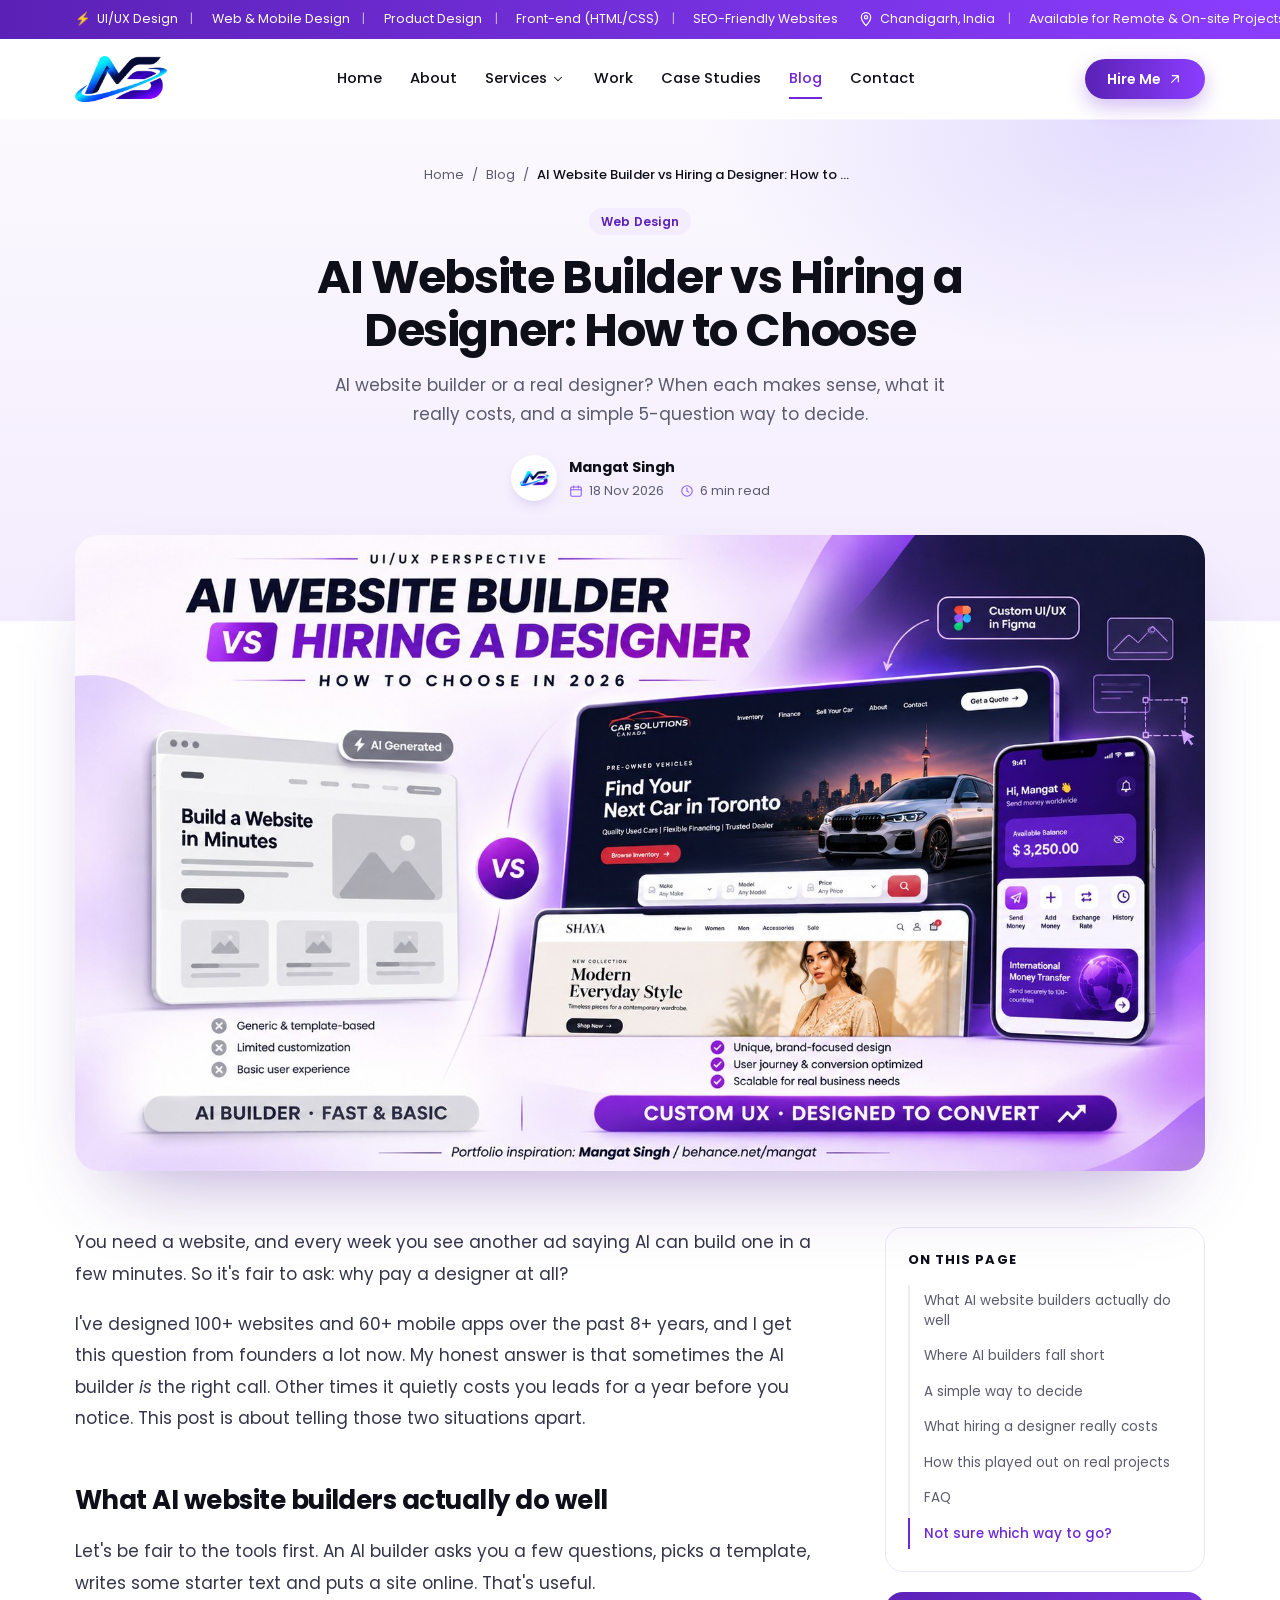
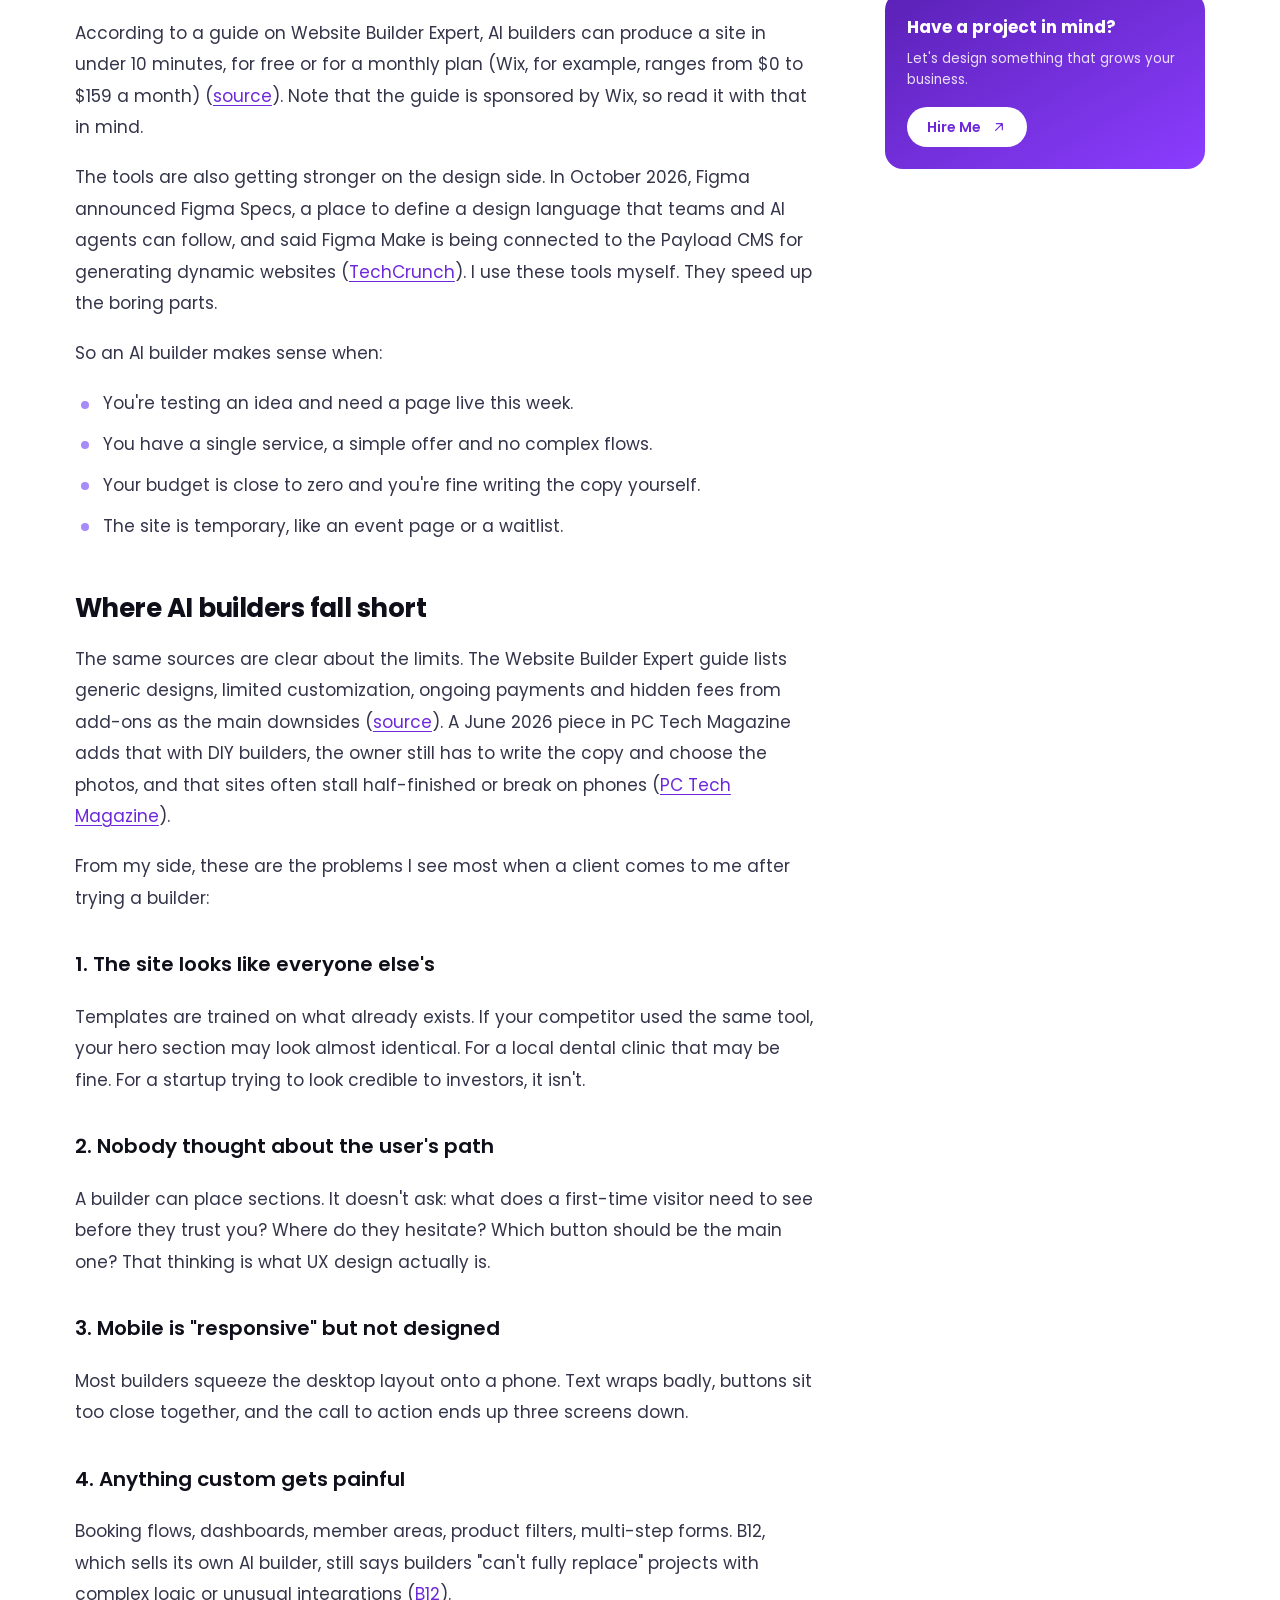
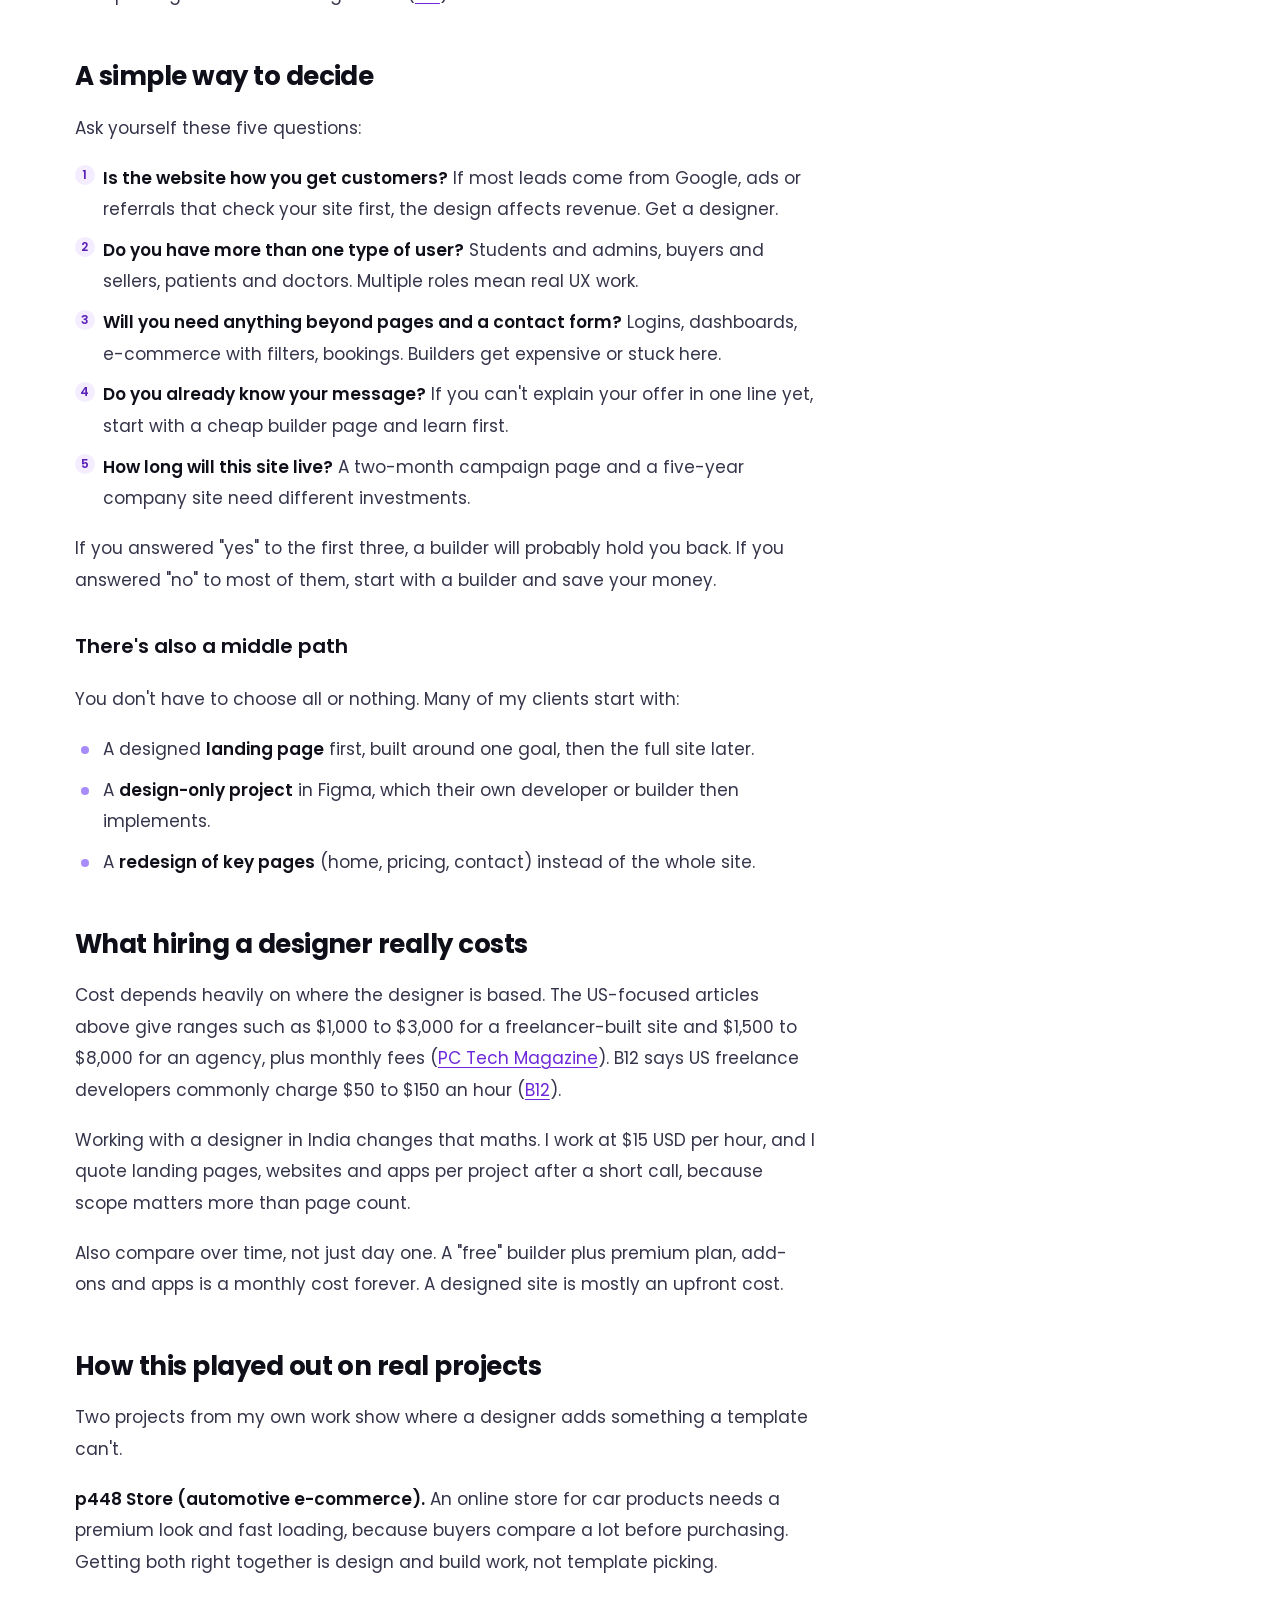
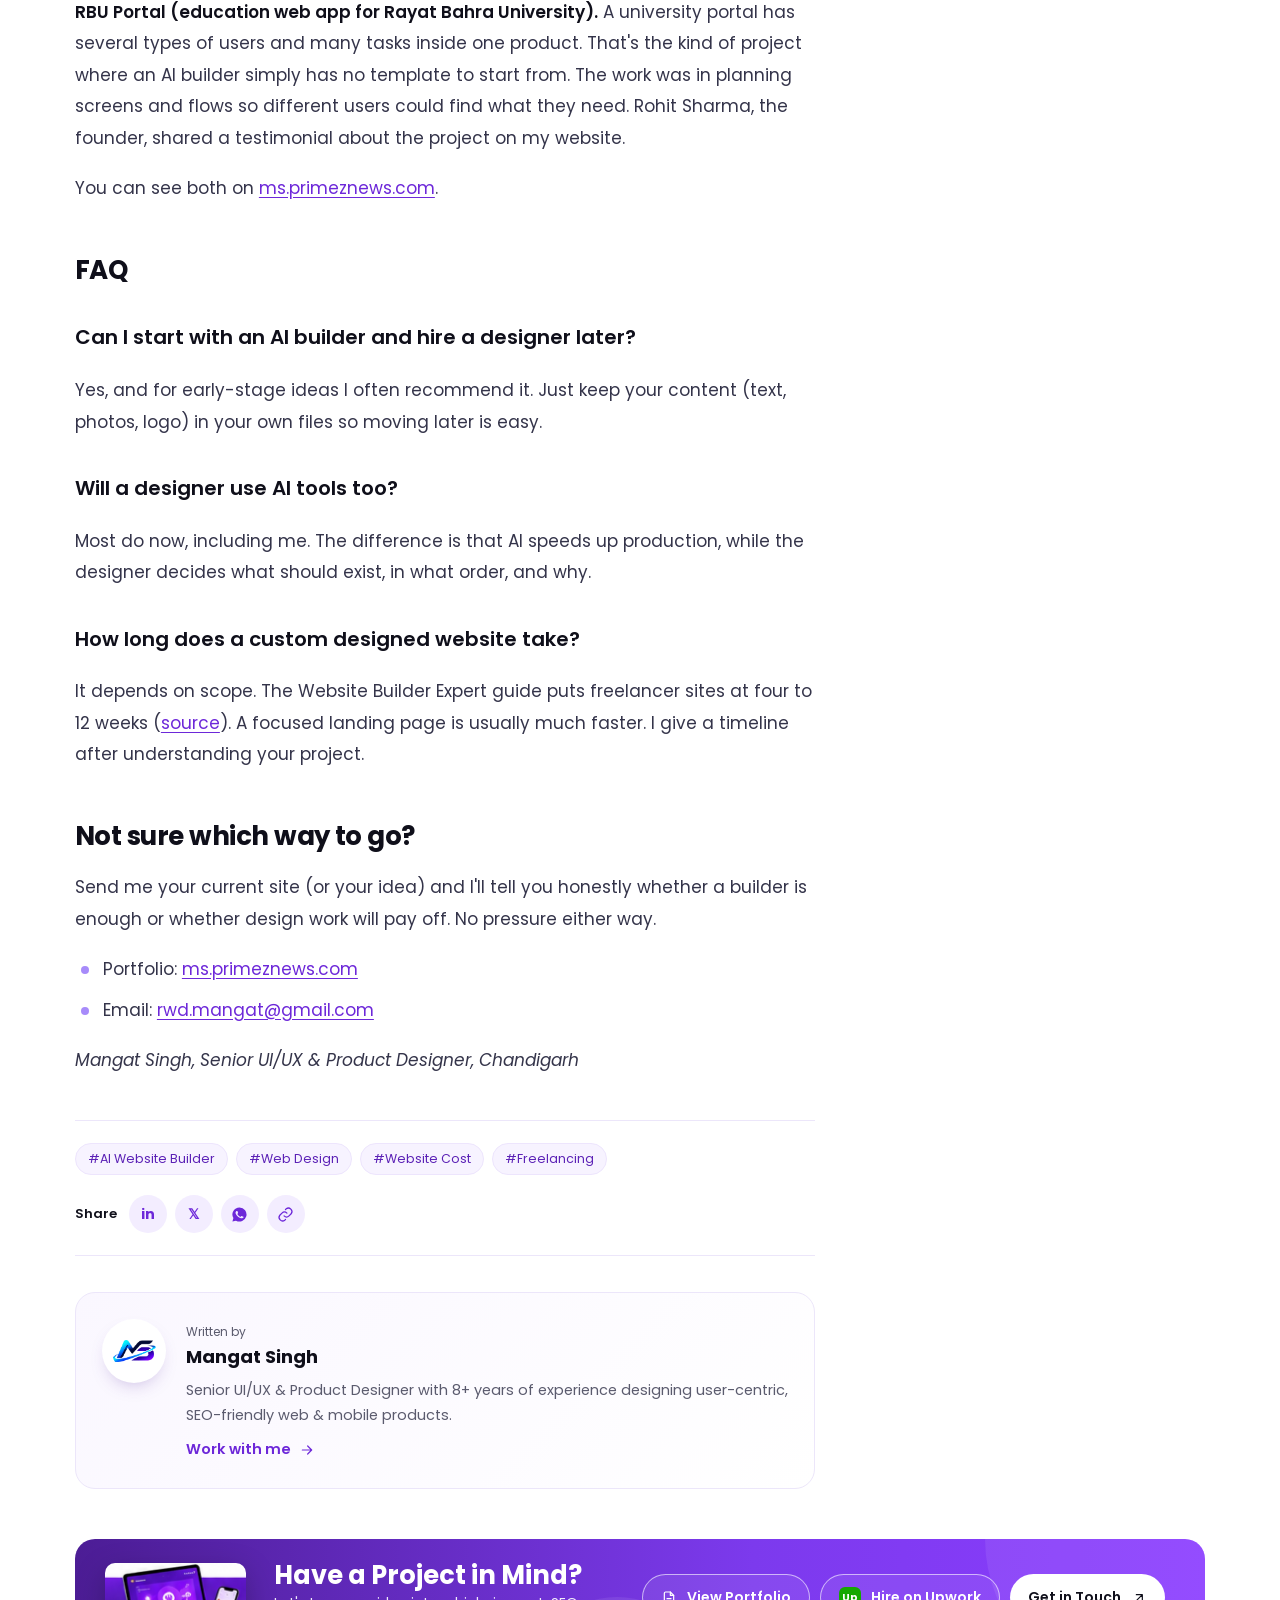
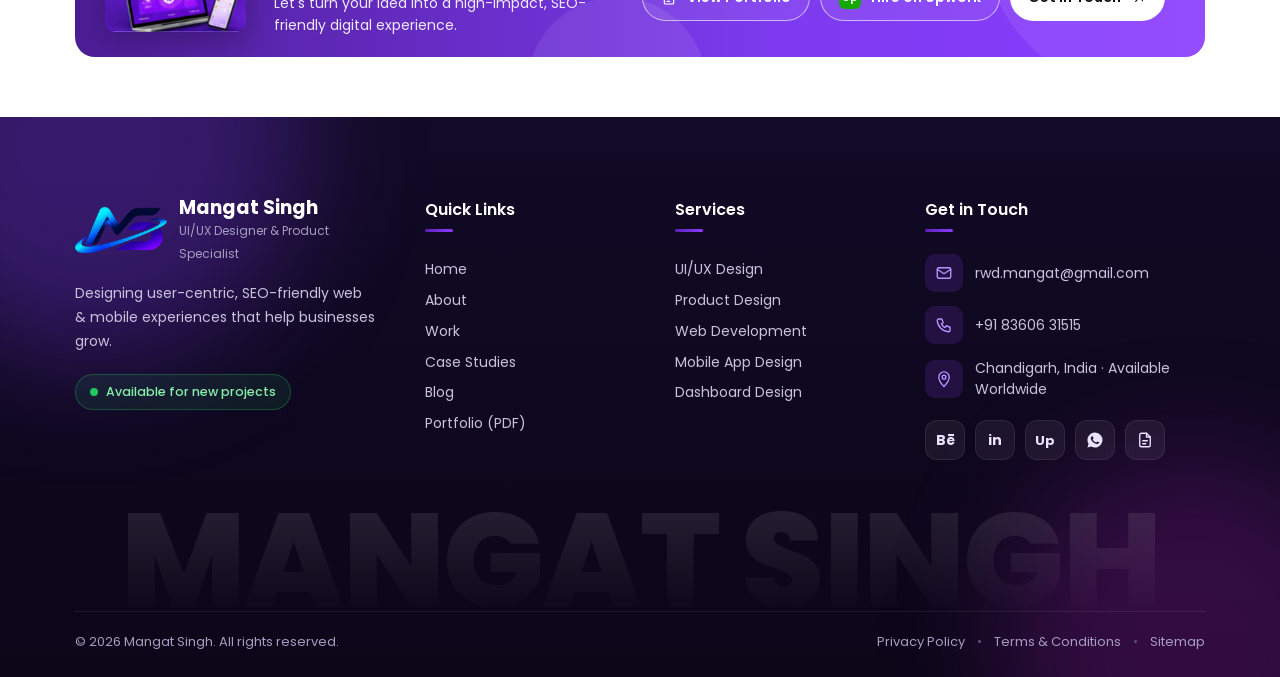
==== commit 236d00c6: "Add files via upload" ====
--- a/ai-website-builder-vs-designer.html
+++ b/ai-website-builder-vs-designer.html
@@ -1,39 +1,44 @@
 <!DOCTYPE html>
-<html lang="en">
+<html lang="en" prefix="og: https://ogp.me/ns#">
 <head>
     <meta charset="UTF-8">
     <meta name="viewport" content="width=device-width, initial-scale=1.0">
+    <!-- ===== Social share preview (LinkedIn, WhatsApp, Facebook, X) ===== -->
+    <meta property="og:type" content="article">
+    <meta property="og:site_name" content="Mangat Singh">
+    <meta property="og:locale" content="en_US">
+    <meta property="og:url" content="https://ms.primeznews.com/ai-website-builder-vs-designer.html">
+    <meta property="og:title" content="AI Website Builder vs Hiring a Designer: How to Choose">
+    <meta property="og:description" content="AI website builder or a real designer? A working UI/UX designer explains when each makes sense, what it really costs, and how to decide in 2026.">
+    <meta property="og:image" content="https://ms.primeznews.com/assets/images/blog/ai-website-builder-vs-designer-og.jpg">
+    <meta property="og:image:secure_url" content="https://ms.primeznews.com/assets/images/blog/ai-website-builder-vs-designer-og.jpg">
+    <meta property="og:image:type" content="image/jpeg">
+    <meta property="og:image:width" content="1200">
+    <meta property="og:image:height" content="627">
+    <meta property="og:image:alt" content="AI Website Builder vs Hiring a Designer - UI/UX perspective by Mangat Singh">
+    <meta property="article:published_time" content="2026-11-18">
+    <meta property="article:author" content="Mangat Singh">
+    <meta name="image" content="https://ms.primeznews.com/assets/images/blog/ai-website-builder-vs-designer-og.jpg">
+    <meta itemprop="image" content="https://ms.primeznews.com/assets/images/blog/ai-website-builder-vs-designer-og.jpg">
+    <meta name="twitter:card" content="summary_large_image">
+    <meta name="twitter:title" content="AI Website Builder vs Hiring a Designer: How to Choose">
+    <meta name="twitter:description" content="AI website builder or a real designer? When each makes sense, what it really costs, and how to decide.">
+    <meta name="twitter:image" content="https://ms.primeznews.com/assets/images/blog/ai-website-builder-vs-designer-og.jpg">
     <title>AI Website Builder vs Hiring a Designer: How to Choose | Mangat Singh Blog</title>
     <meta name="description" content="AI website builder or a real designer? A working UI/UX designer explains when each makes sense, what it really costs, and how to decide in 2026.">
     <meta name="keywords" content="AI website builder vs designer, AI website builder for small business, hire a web designer cost, freelance web designer vs AI, custom website design, website redesign">
     <meta name="author" content="Mangat Singh">
     <link rel="canonical" href="https://ms.primeznews.com/ai-website-builder-vs-designer.html">
-    <!-- Social share (LinkedIn, WhatsApp, Facebook, X) -->
-    <meta property="og:type" content="article">
-    <meta property="og:site_name" content="Mangat Singh">
-    <meta property="og:title" content="AI Website Builder vs Hiring a Designer: How to Choose">
-    <meta property="og:description" content="AI website builder or a real designer? A working UI/UX designer explains when each makes sense, what it really costs, and how to decide in 2026.">
-    <meta property="og:url" content="https://ms.primeznews.com/ai-website-builder-vs-designer.html">
-    <meta property="og:image" content="https://ms.primeznews.com/assets/images/blog/ai-website-builder-vs-designer-share.jpg">
-    <meta property="og:image:width" content="1200">
-    <meta property="og:image:height" content="675">
-    <meta property="og:image:alt" content="AI website builder vs hiring a designer: a generic AI-generated template compared with custom UI/UX designs for web and mobile by Mangat Singh.">
-    <meta property="article:published_time" content="2026-11-18">
-    <meta property="article:author" content="Mangat Singh">
-    <meta name="twitter:card" content="summary_large_image">
-    <meta name="twitter:title" content="AI Website Builder vs Hiring a Designer: How to Choose">
-    <meta name="twitter:description" content="AI website builder or a real designer? A working UI/UX designer explains when each makes sense, what it really costs, and how to decide in 2026.">
-    <meta name="twitter:image" content="https://ms.primeznews.com/assets/images/blog/ai-website-builder-vs-designer-share.jpg">
     <script type="application/ld+json">
-    {"@context": "https://schema.org", "@type": "BlogPosting", "headline": "AI Website Builder vs Hiring a Designer: How to Choose", "description": "AI website builder or a real designer? A working UI/UX designer explains when each makes sense, what it really costs, and how to decide in 2026.", "image": "https://ms.primeznews.com/assets/images/blog/ai-website-builder-vs-designer-share.jpg", "datePublished": "2026-11-18", "dateModified": "2026-11-18", "author": {"@type": "Person", "name": "Mangat Singh", "url": "https://ms.primeznews.com"}, "publisher": {"@type": "Person", "name": "Mangat Singh"}, "mainEntityOfPage": "https://ms.primeznews.com/ai-website-builder-vs-designer.html", "keywords": "AI website builder vs designer, AI website builder for small business, hire a web designer cost, freelance web designer vs AI, custom website design, website redesign"}
+    {"@context": "https://schema.org", "@type": "BlogPosting", "headline": "AI Website Builder vs Hiring a Designer: How to Choose", "description": "AI website builder or a real designer? A working UI/UX designer explains when each makes sense, what it really costs, and how to decide in 2026.", "image": "https://ms.primeznews.com/assets/images/blog/ai-website-builder-vs-designer-og.jpg", "datePublished": "2026-11-18", "dateModified": "2026-11-18", "author": {"@type": "Person", "name": "Mangat Singh", "url": "https://ms.primeznews.com"}, "publisher": {"@type": "Person", "name": "Mangat Singh"}, "mainEntityOfPage": "https://ms.primeznews.com/ai-website-builder-vs-designer.html", "keywords": "AI website builder vs designer, AI website builder for small business, hire a web designer cost, freelance web designer vs AI, custom website design, website redesign"}
     </script>
     <link rel="icon" type="image/png" href="assets/images/favicon.png?v=26">
     <link rel="apple-touch-icon" href="assets/images/logo-icon.png">
     <link rel="preconnect" href="https://fonts.googleapis.com">
     <link rel="preconnect" href="https://fonts.gstatic.com" crossorigin>
     <link href="https://fonts.googleapis.com/css2?family=Poppins:wght@400;500;600;700;800&family=Mr+Dafoe&display=swap" rel="stylesheet">
-    <link rel="stylesheet" href="assets/css/style.css?v=26">
-    <link rel="stylesheet" href="assets/css/blog.css?v=4">
+    <link rel="stylesheet" href="assets/css/style.css?v=27">
+    <link rel="stylesheet" href="assets/css/blog.css?v=6">
 </head>
 <body data-page="blog-detail" data-slug="ai-website-builder-vs-designer" id="top">
     <div class="read-progress"><span id="readProgress"></span></div>
--- a/assets/css/style.css
+++ b/assets/css/style.css
@@ -30,7 +30,7 @@
     line-height: 1.6;
     color: var(--text);
     background: var(--bg);
-    overflow-x: hidden;
+    overflow-x: clip;   /* clip (not hidden) so sticky header keeps working */
 }
 a { color: inherit; text-decoration: none; }
 ul { list-style: none; }
@@ -1993,3 +1993,15 @@
     .cta { flex-wrap: wrap; row-gap: 14px; }
     .cta-actions { flex-basis: 100%; justify-content: flex-end; }
 }
+
+
+/* =========================================================
+   Layout width: 1366px on desktop, fluid below
+   ========================================================= */
+.container { max-width: 1366px; }
+/* header always fixed at top while scrolling */
+.header { position: sticky; top: 0; z-index: 100; }
+/* hero photo offset follows the wider container */
+@media (min-width: 1500px) {
+    .hero2-visual { right: max(0px, calc((100vw - 1366px) / 2 - 210px)); }
+}
--- a/assets/css/blog.css
+++ b/assets/css/blog.css
@@ -328,3 +328,16 @@
 /* real cover images keep their full 16:9 frame */
 .b-post-cover .b-cover:not(.b-cover-auto) { aspect-ratio: 16 / 9; }
 .b-cover:not(.b-cover-auto) { background: #fff; }
+
+
+/* blog article: full 1366px container on desktop */
+.b-post-cover { max-width: none; }
+.b-post-layout { max-width: none; grid-template-columns: minmax(0, 1fr) 320px; gap: 70px; }
+.b-post-side .b-side-card:first-child { top: 100px; }
+@media (max-width: 1100px) { .b-post-layout { grid-template-columns: minmax(0, 1fr) 260px; gap: 40px; } }
+@media (max-width: 960px)  { .b-post-layout { grid-template-columns: 1fr; } }
+/* whole sidebar sticks together (TOC + CTA never overlap) */
+@media (min-width: 961px) {
+    .b-post-side { position: sticky; top: 100px; align-self: start; }
+    .b-post-side .b-side-card:first-child { position: static; }
+}
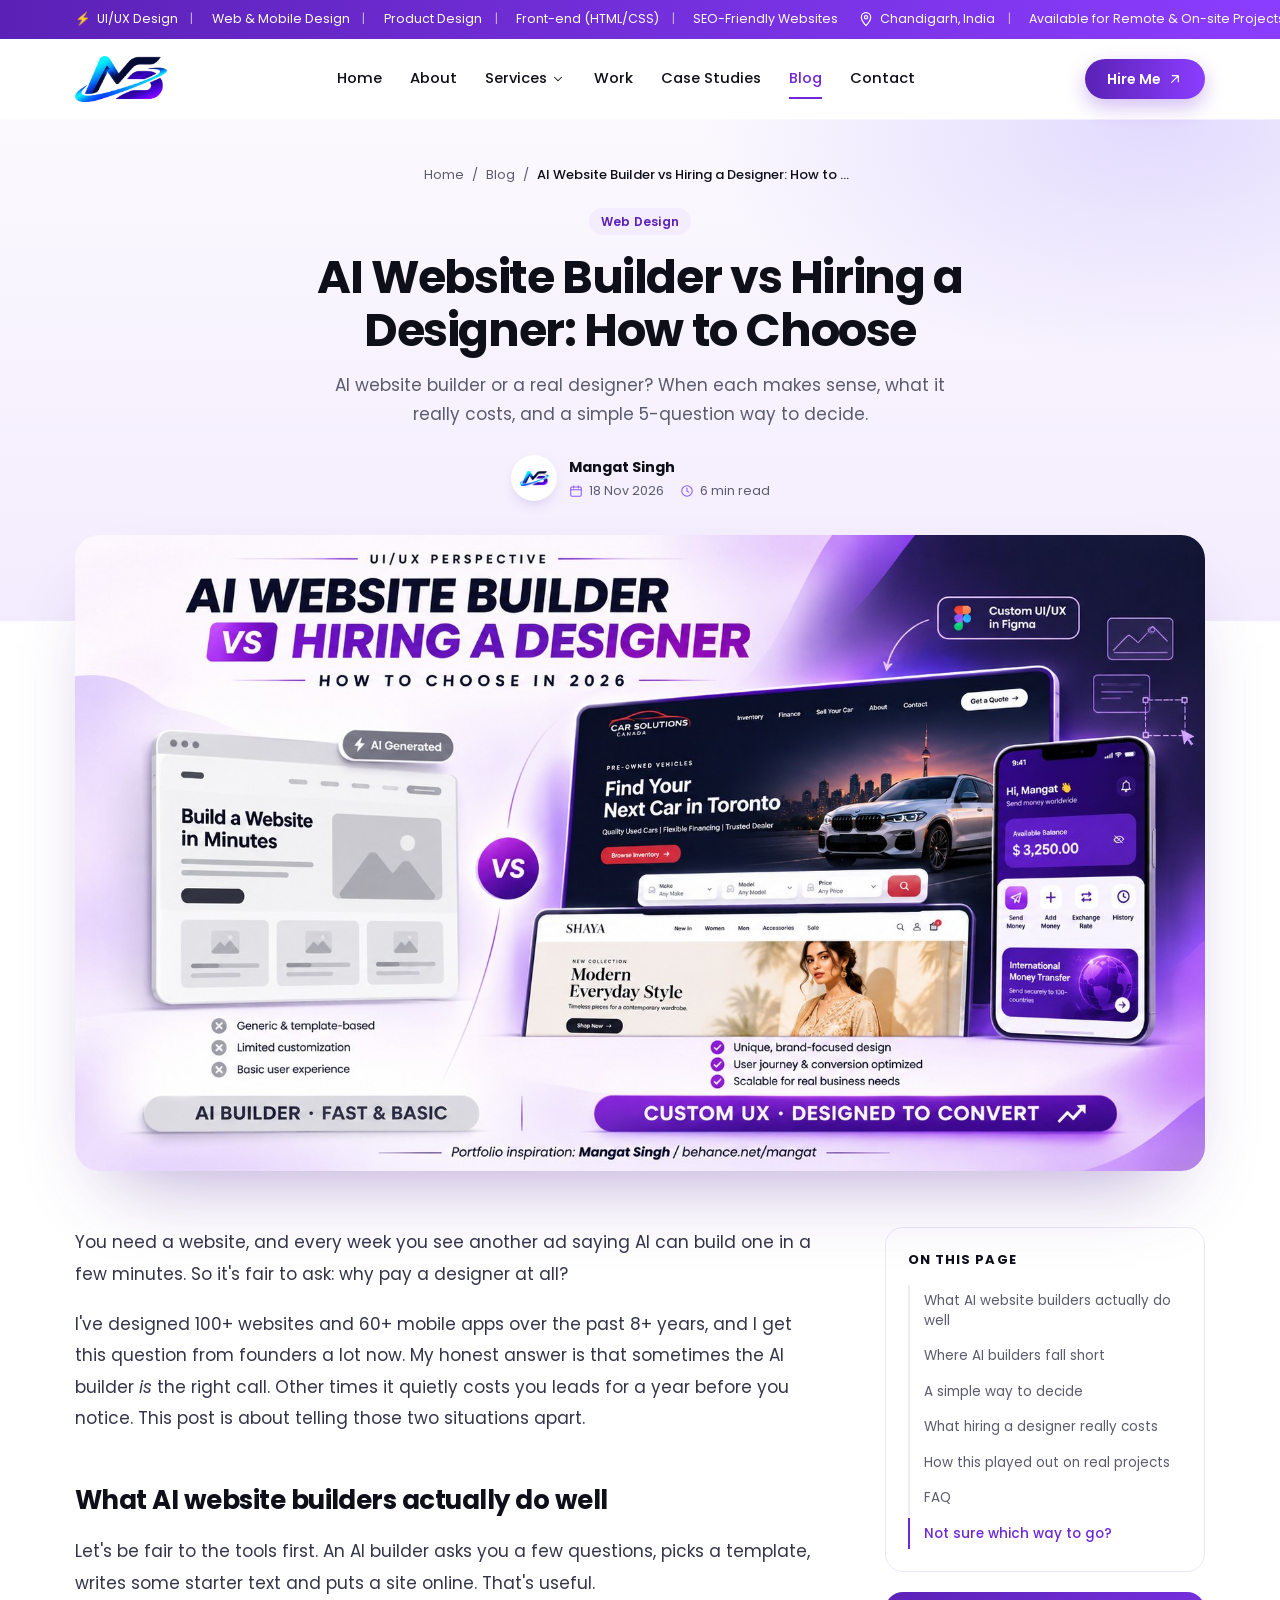
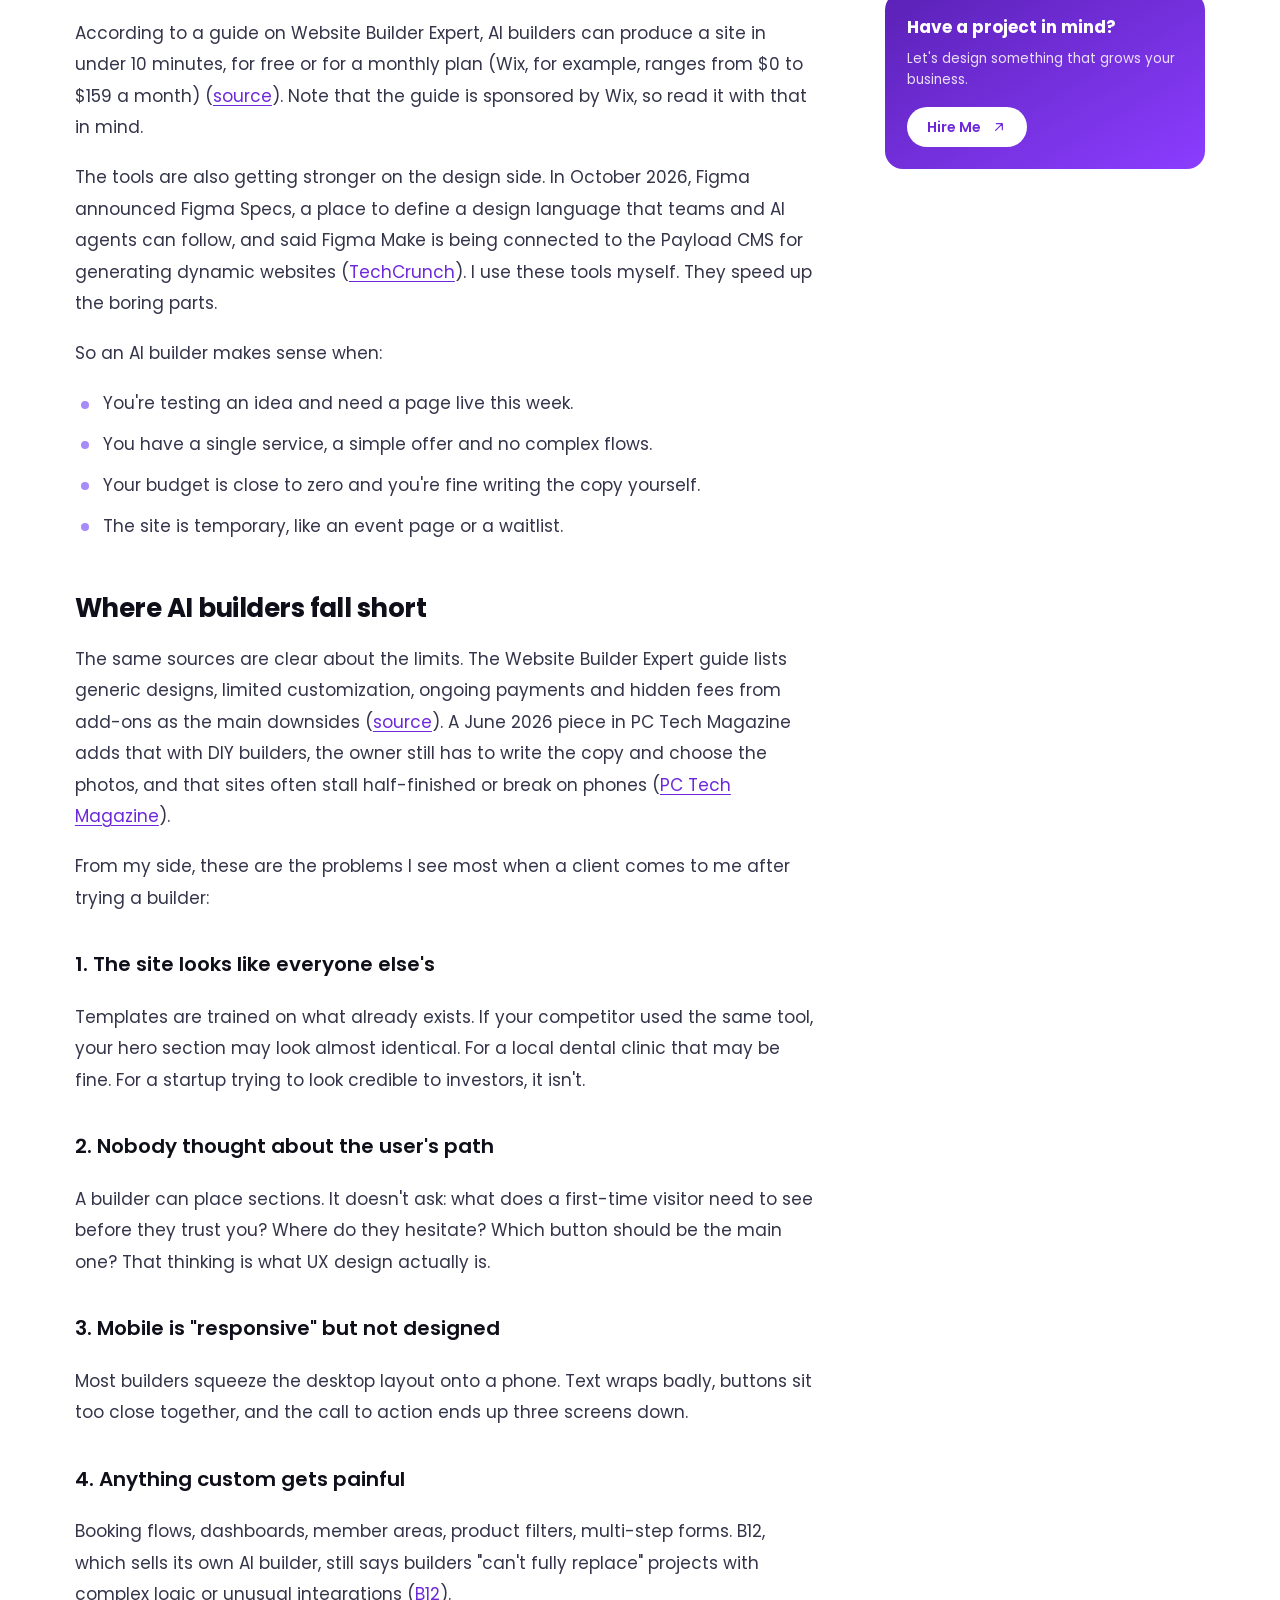
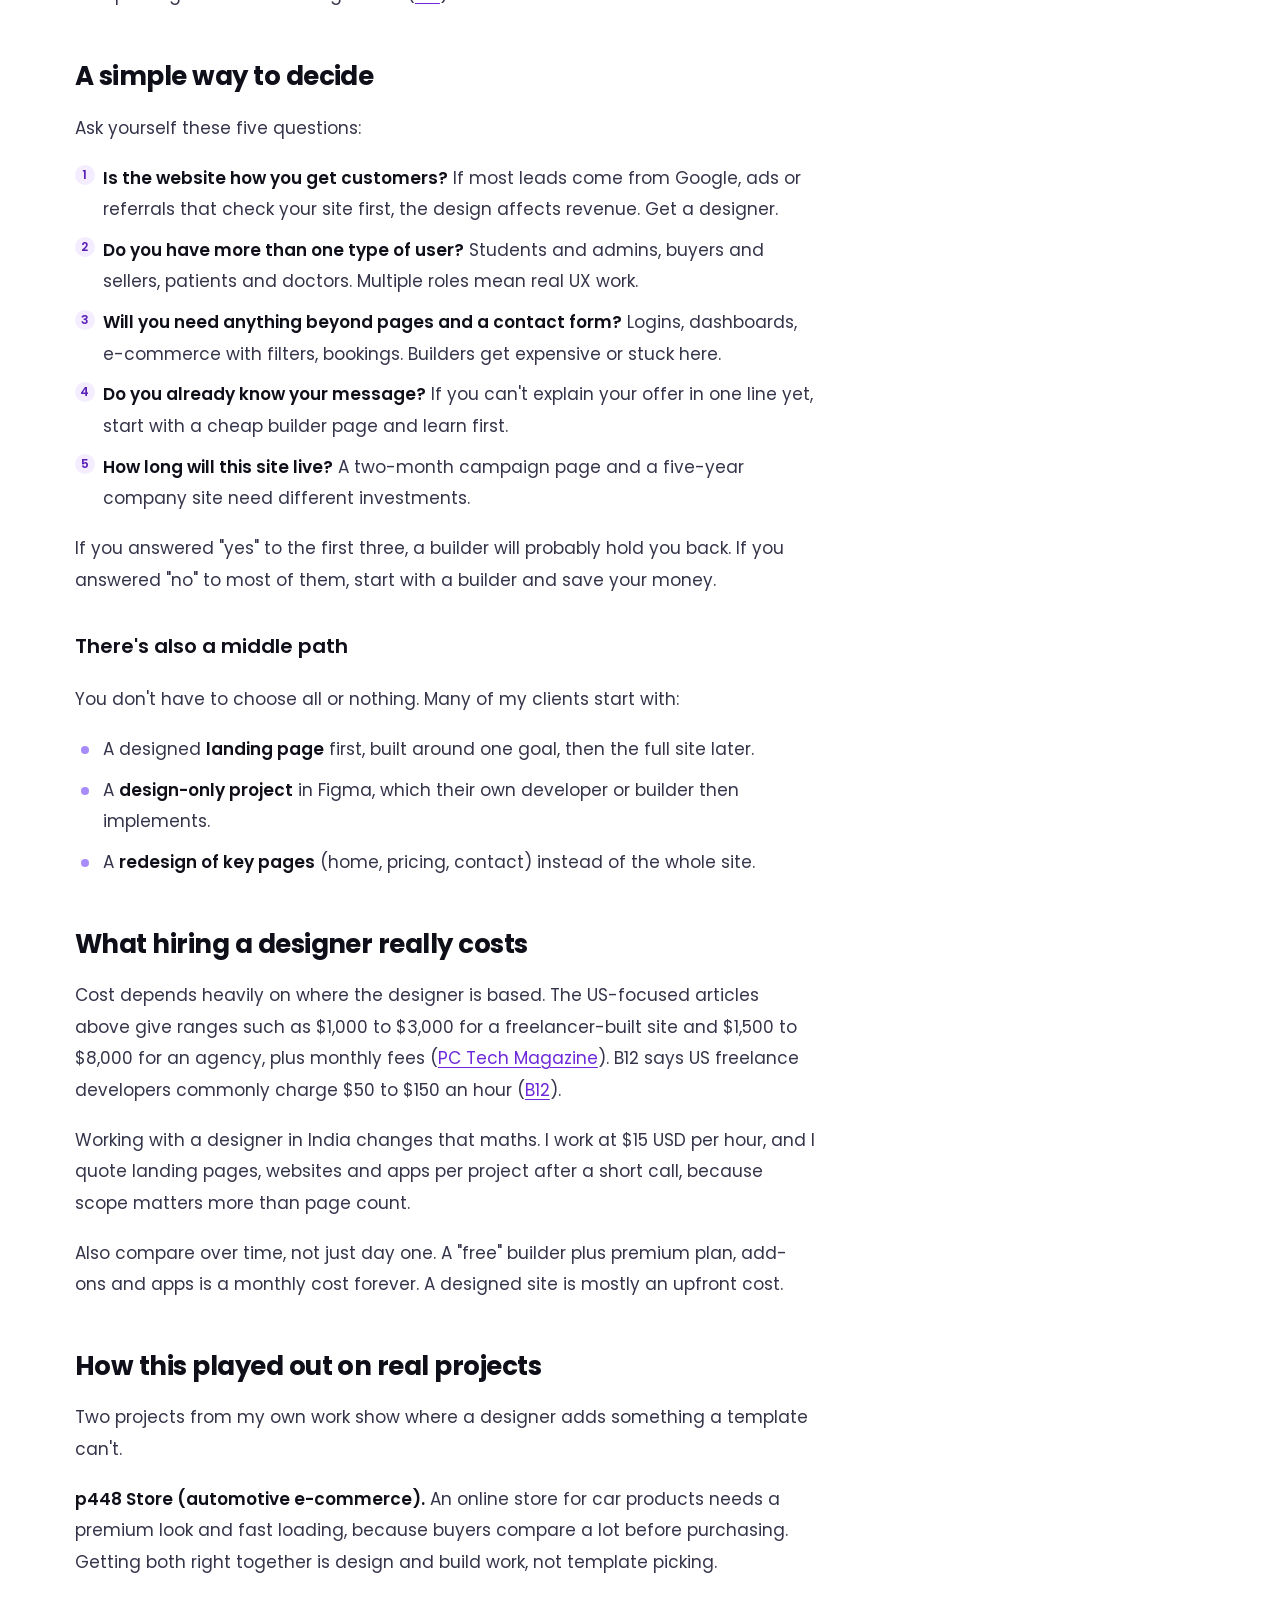
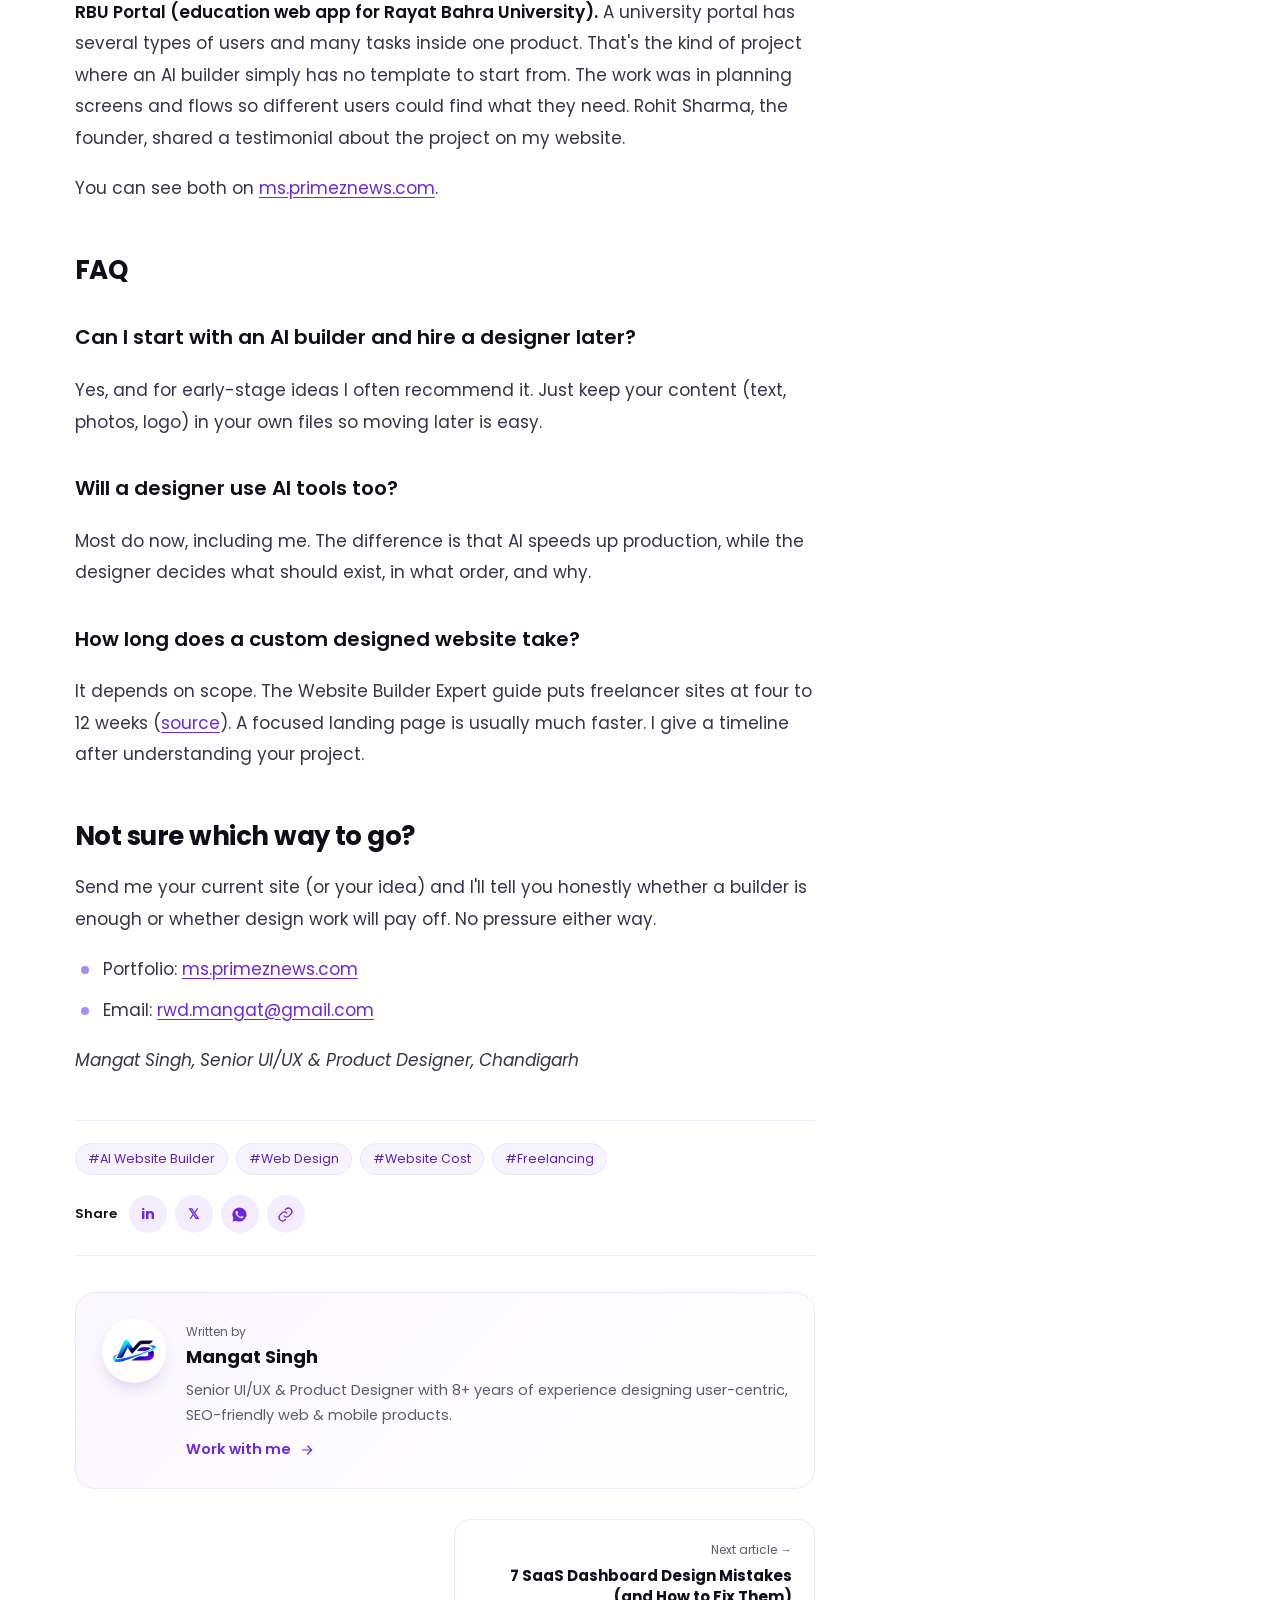
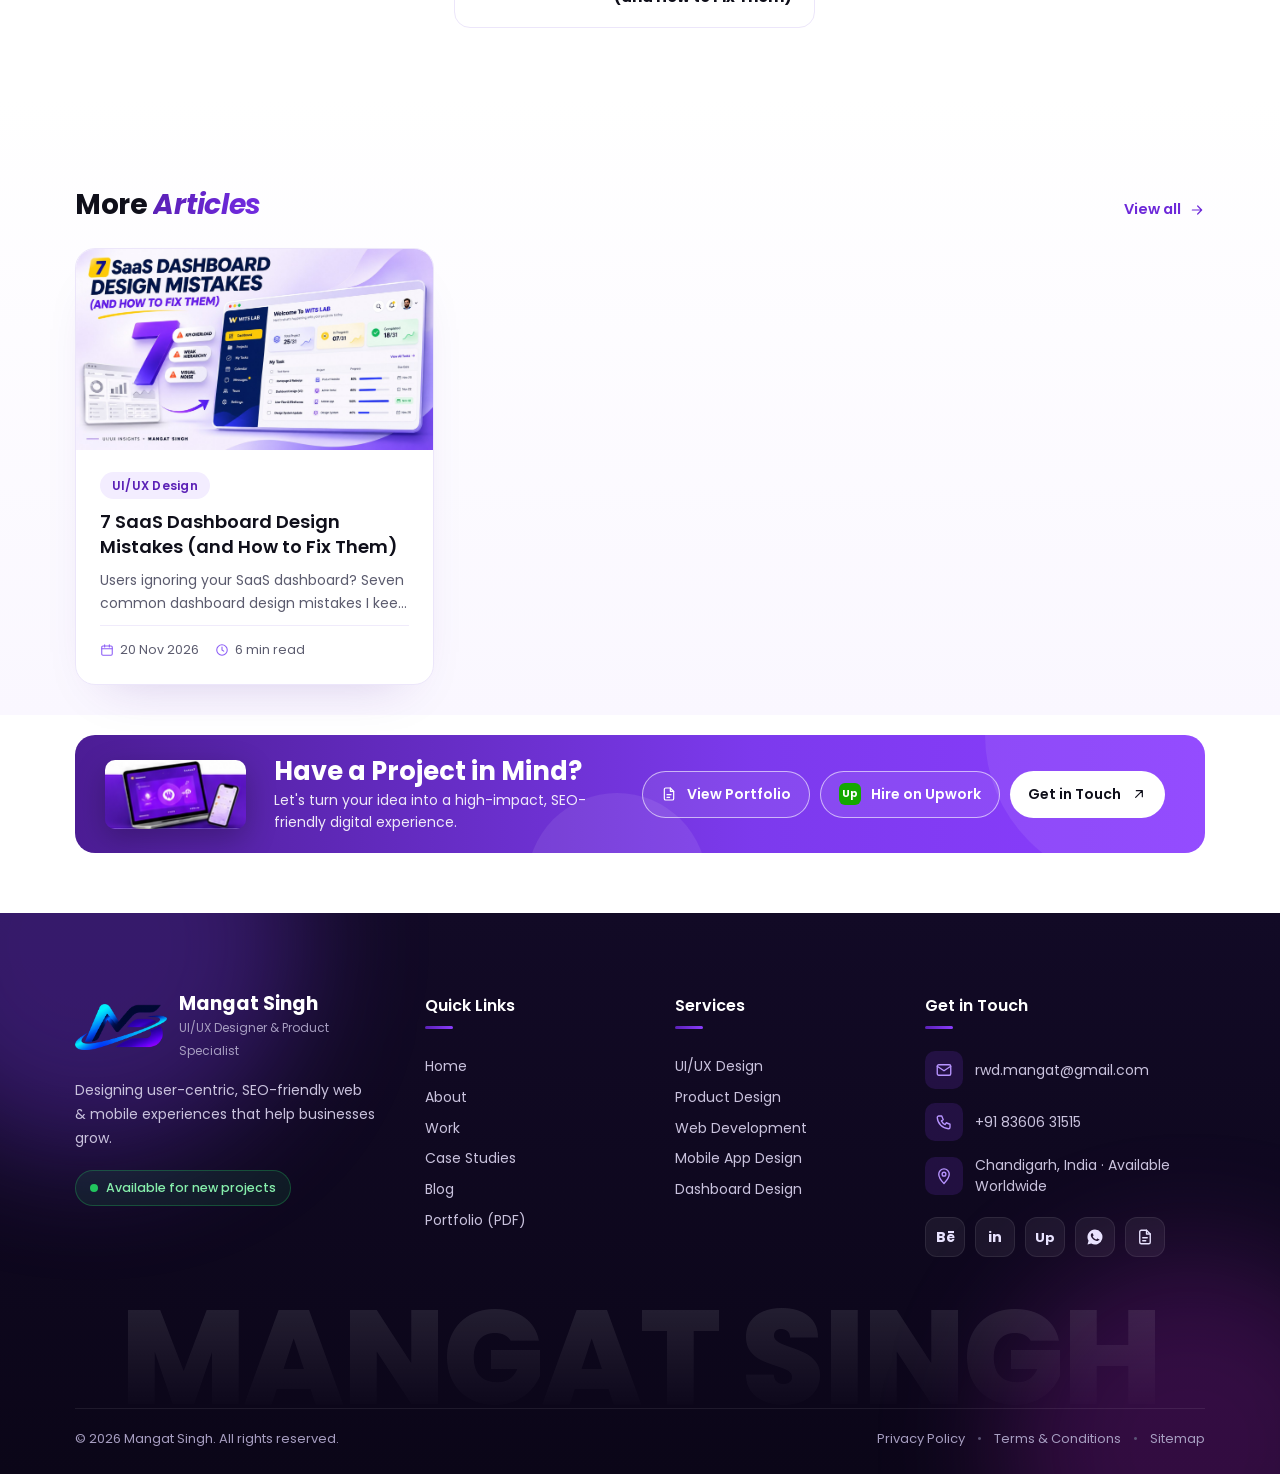
==== commit cfeda58c: "Add Privacy Policy and Terms pages; fix footer links on all pages Co-Authored-By: Claude Opus 5.5 <n" ====
--- a/ai-website-builder-vs-designer.html
+++ b/ai-website-builder-vs-designer.html
@@ -37,8 +37,8 @@
     <link rel="preconnect" href="https://fonts.googleapis.com">
     <link rel="preconnect" href="https://fonts.gstatic.com" crossorigin>
     <link href="https://fonts.googleapis.com/css2?family=Poppins:wght@400;500;600;700;800&family=Mr+Dafoe&display=swap" rel="stylesheet">
-    <link rel="stylesheet" href="assets/css/style.css?v=27">
-    <link rel="stylesheet" href="assets/css/blog.css?v=6">
+    <link rel="stylesheet" href="assets/css/style.css?v=28">
+    <link rel="stylesheet" href="assets/css/blog.css?v=8">
 </head>
 <body data-page="blog-detail" data-slug="ai-website-builder-vs-designer" id="top">
     <div class="read-progress"><span id="readProgress"></span></div>
@@ -346,9 +346,9 @@
             <div class="footer-bottom">
                 <p>&copy; <span id="year"></span> Mangat Singh. All rights reserved.</p>
                 <ul>
-                    <li><a href="#">Privacy Policy</a></li>
-                    <li><a href="#">Terms &amp; Conditions</a></li>
-                    <li><a href="#">Sitemap</a></li>
+                    <li><a href="privacy.html">Privacy Policy</a></li>
+                    <li><a href="terms.html">Terms &amp; Conditions</a></li>
+                    <li><a href="sitemap.xml">Sitemap</a></li>
                 </ul>
             </div>
         </div>
@@ -358,8 +358,8 @@
         </a>
     </footer>
 
-        <script src="assets/js/script.js?v=26"></script>
-    <script src="assets/js/blog-data.js?v=4"></script>
-    <script src="assets/js/blog.js?v=5"></script>
+        <script src="assets/js/script.js?v=27"></script>
+    <script src="assets/js/blog-data.js?v=5"></script>
+    <script src="assets/js/blog.js?v=6"></script>
 </body>
 </html>
--- a/assets/css/style.css
+++ b/assets/css/style.css
@@ -2005,3 +2005,10 @@
 @media (min-width: 1500px) {
     .hero2-visual { right: max(0px, calc((100vw - 1366px) / 2 - 210px)); }
 }
+
+/* ===== More work on Behance (project links row) ===== */
+.more-work { display: flex; flex-wrap: wrap; align-items: center; gap: 10px; margin-top: 26px; }
+.more-work-label { font-weight: 600; font-size: 14px; color: #4c3a73; margin-right: 4px; }
+.more-work a { padding: 8px 16px; border-radius: 50px; background: #fff; border: 1px solid #e6dcfb; font-size: 13.5px; font-weight: 500; color: #2e1b55; transition: border-color .3s, color .3s, transform .3s; }
+.more-work a:hover { border-color: #a78bfa; color: var(--primary); transform: translateY(-2px); }
+.more-work a.more-work-all { background: var(--primary); border-color: transparent; color: #fff; }
--- a/assets/css/blog.css
+++ b/assets/css/blog.css
@@ -341,3 +341,8 @@
     .b-post-side { position: sticky; top: 100px; align-self: start; }
     .b-post-side .b-side-card:first-child { position: static; }
 }
+
+/* ===== Legal pages (privacy, terms) ===== */
+.legal-wrap { padding: 50px 0 90px; }
+.b-prose.legal { max-width: 780px; }
+.b-prose.legal li + li { margin-top: .5em; }
